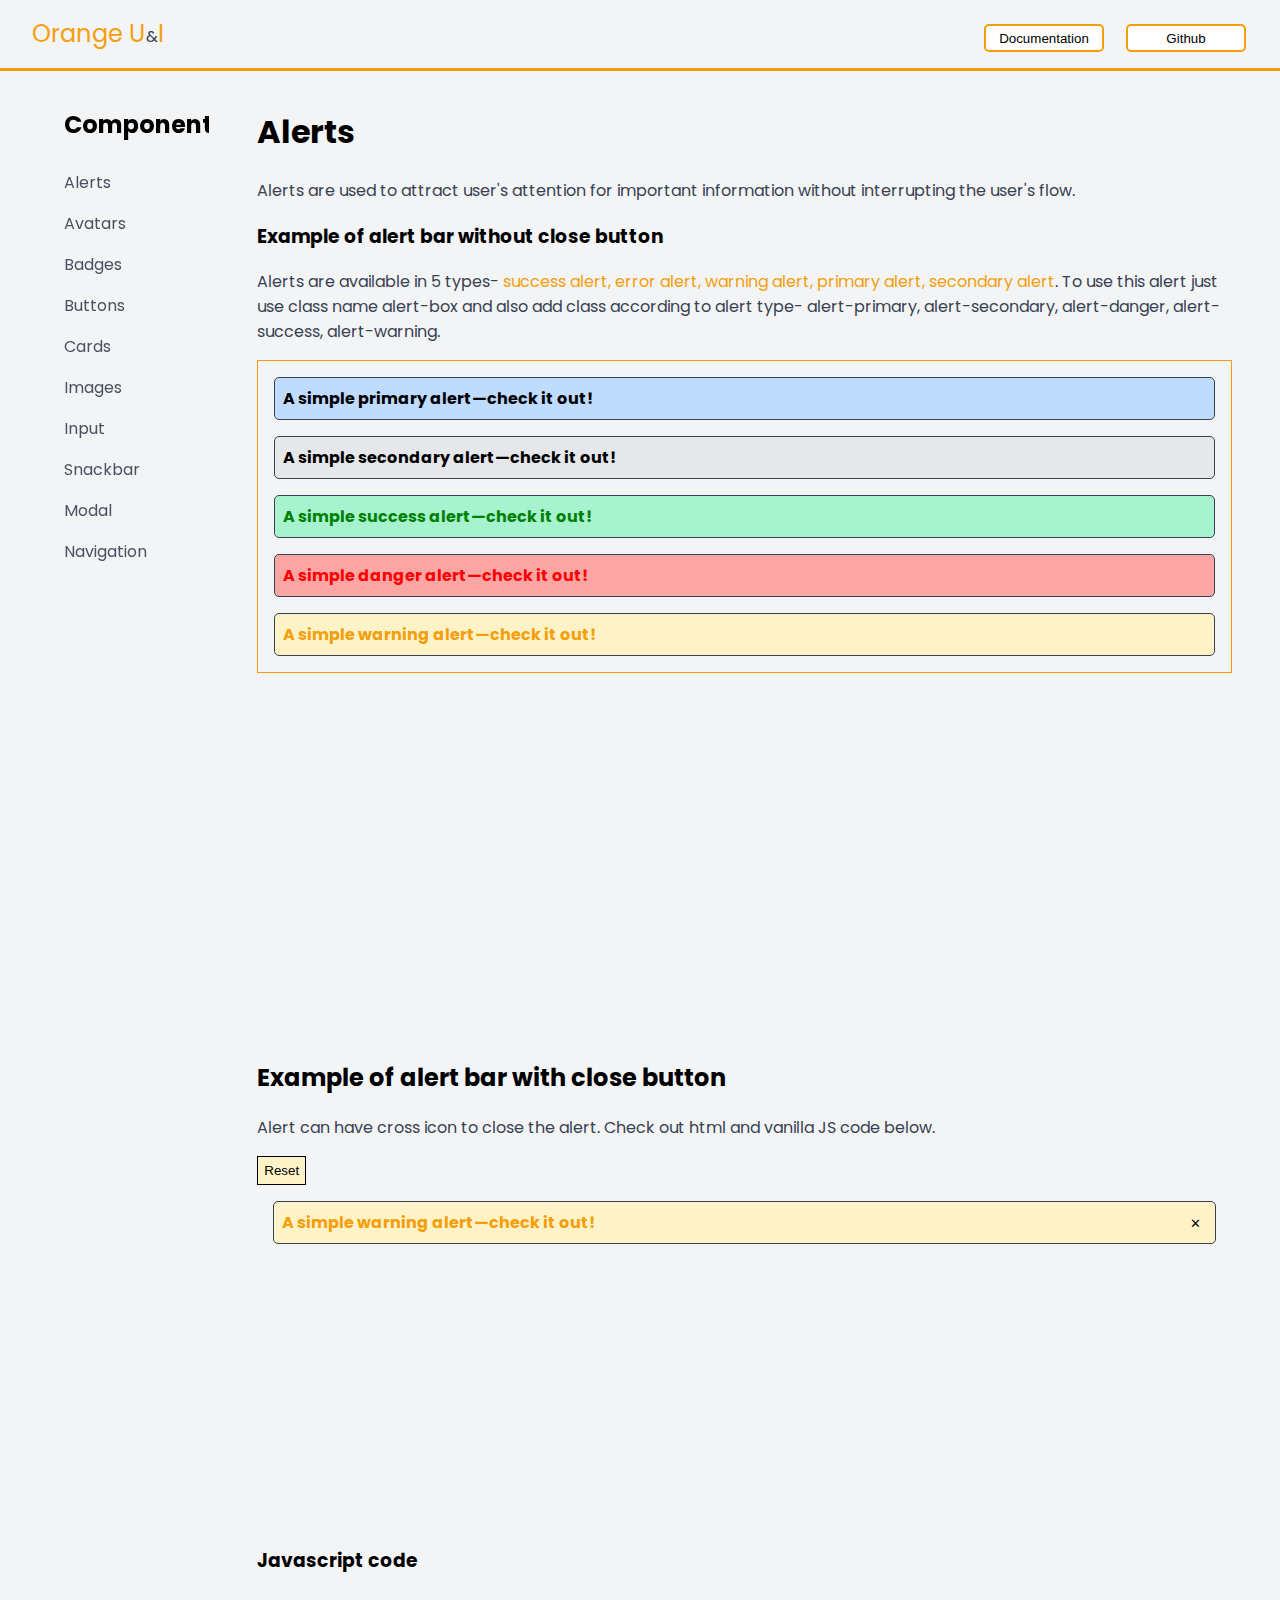
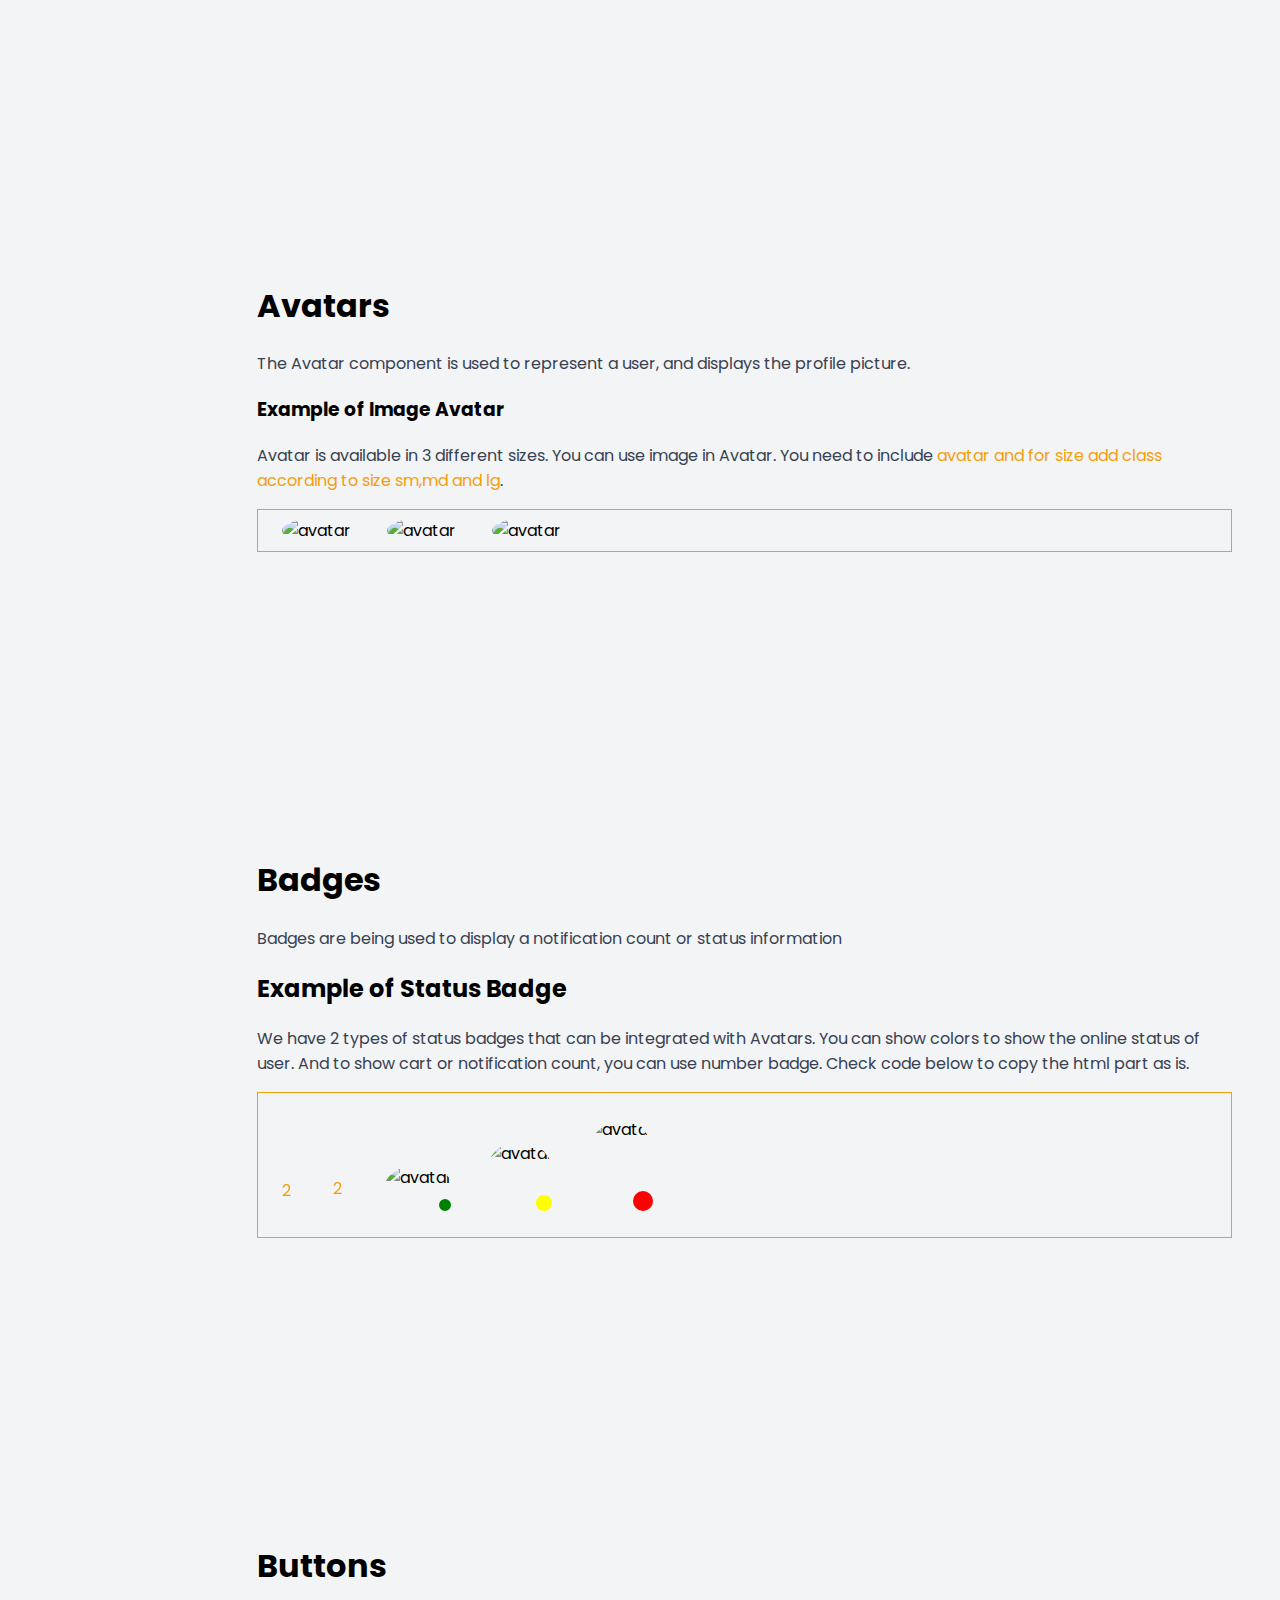
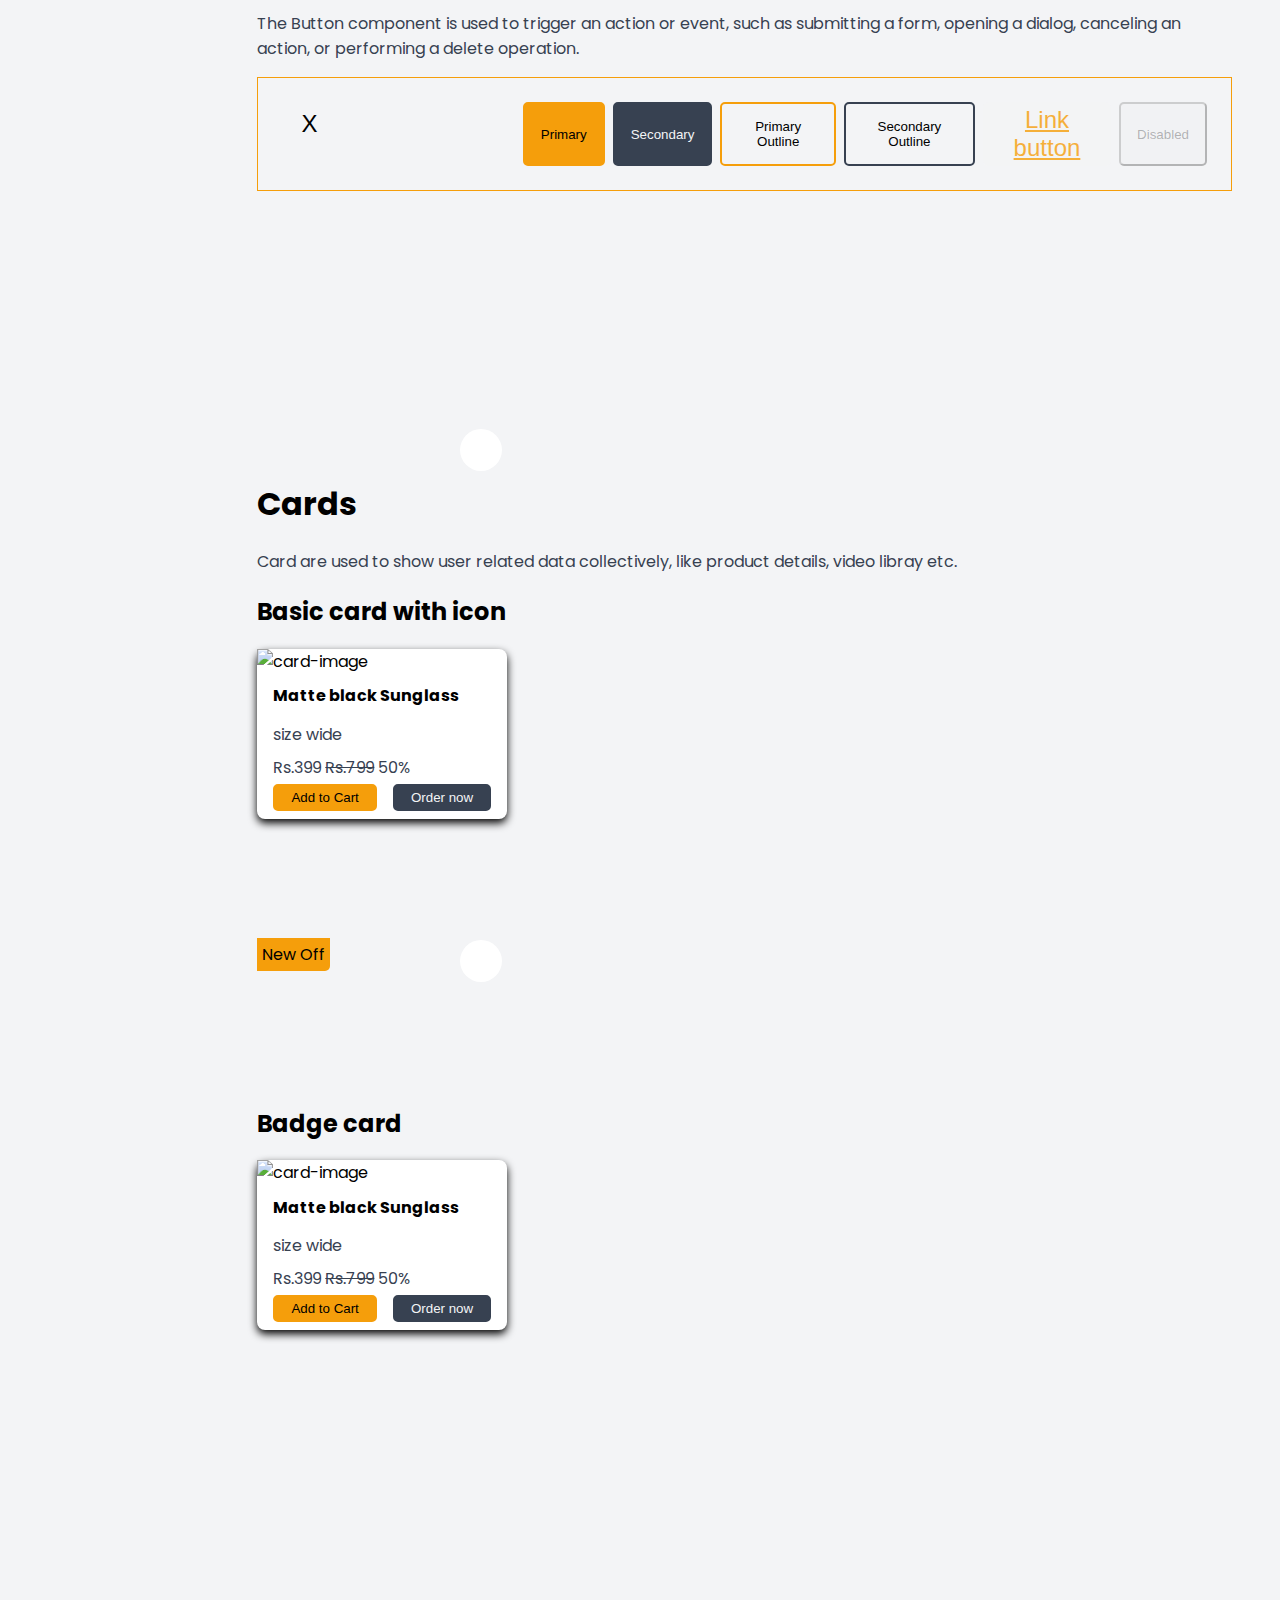
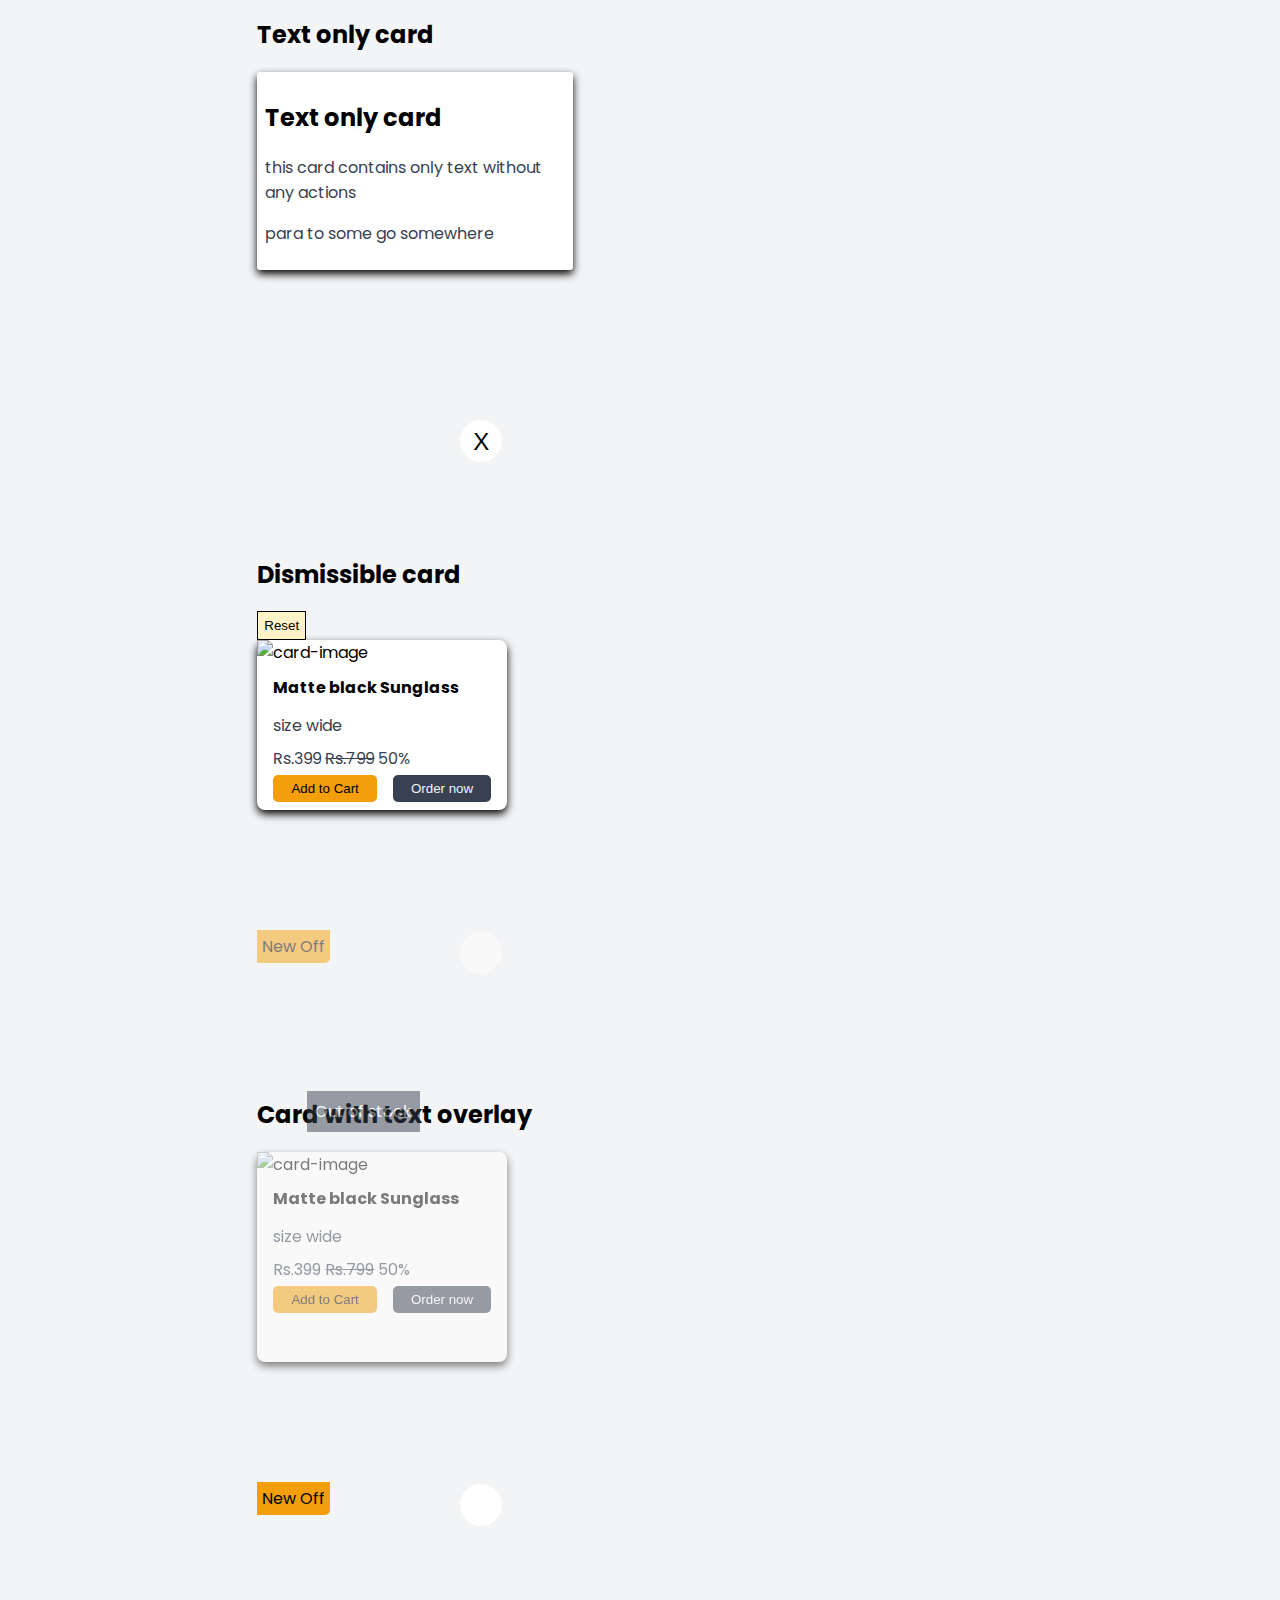
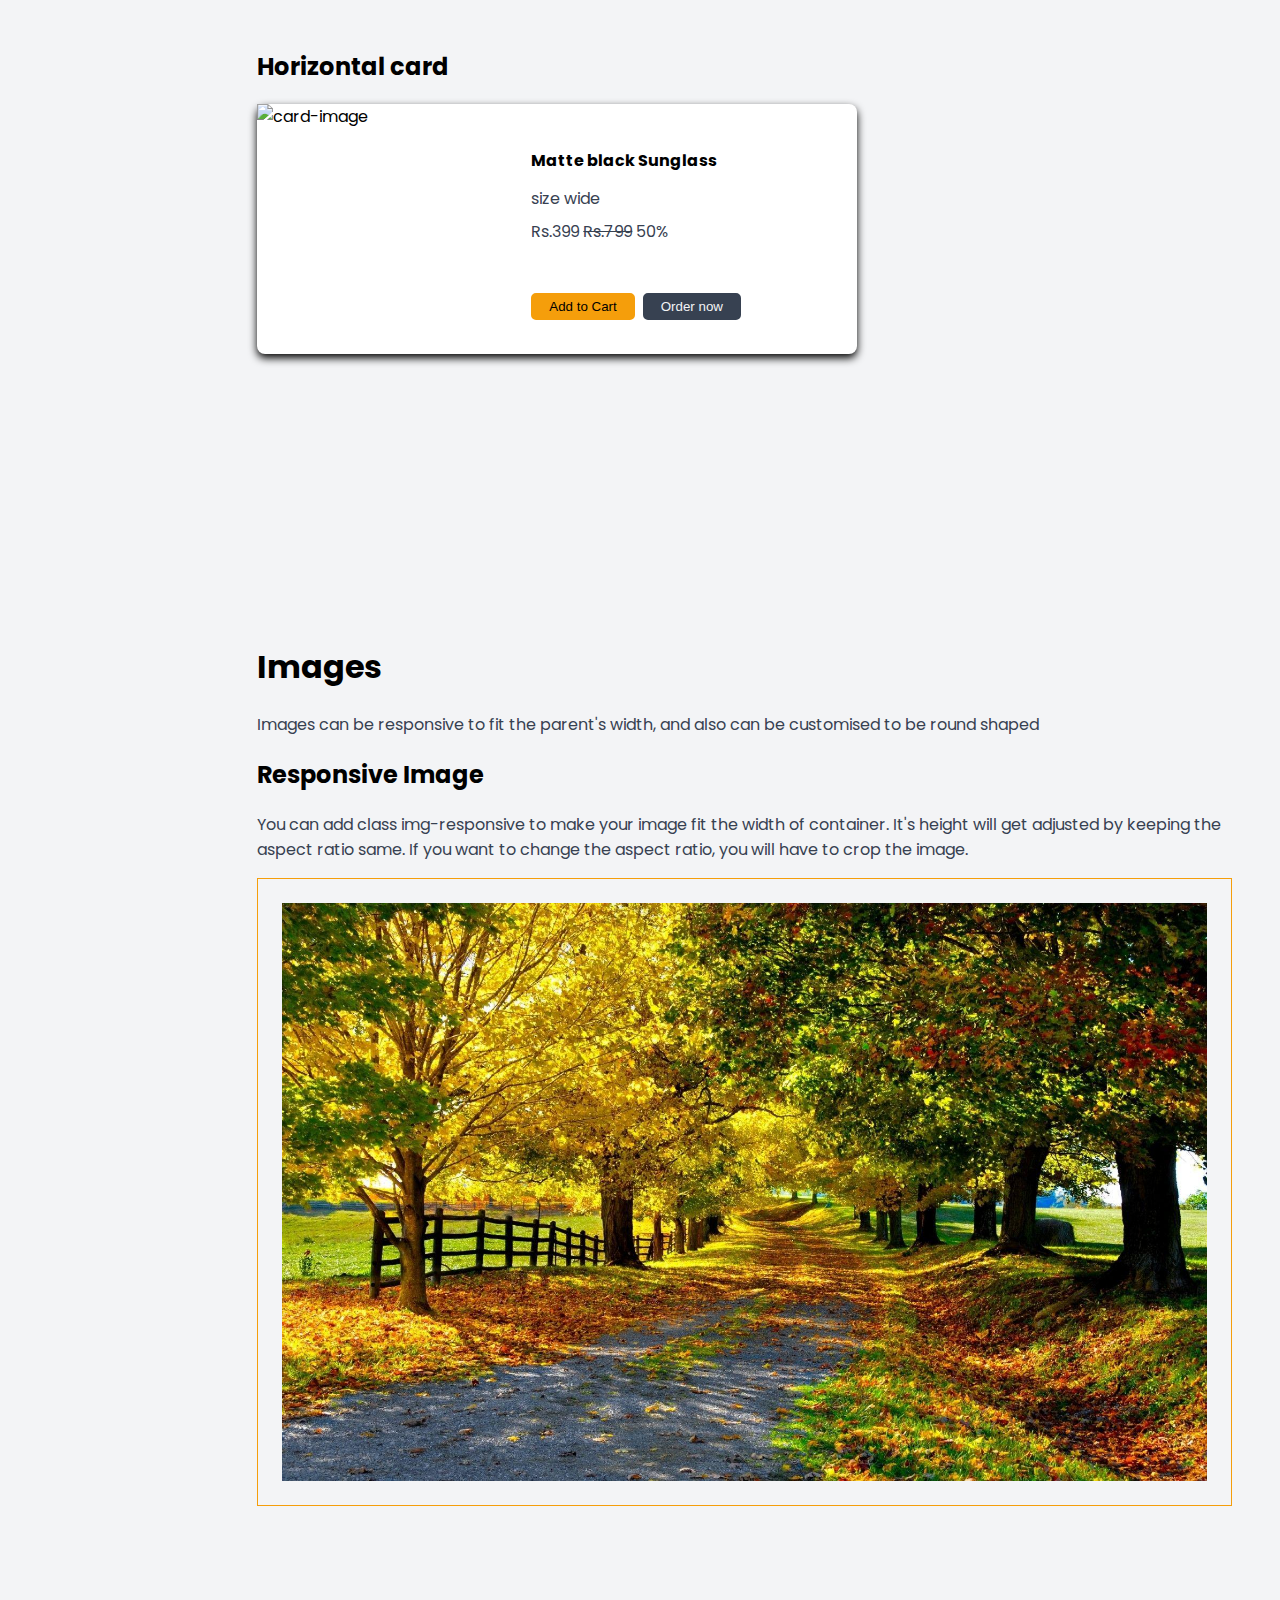
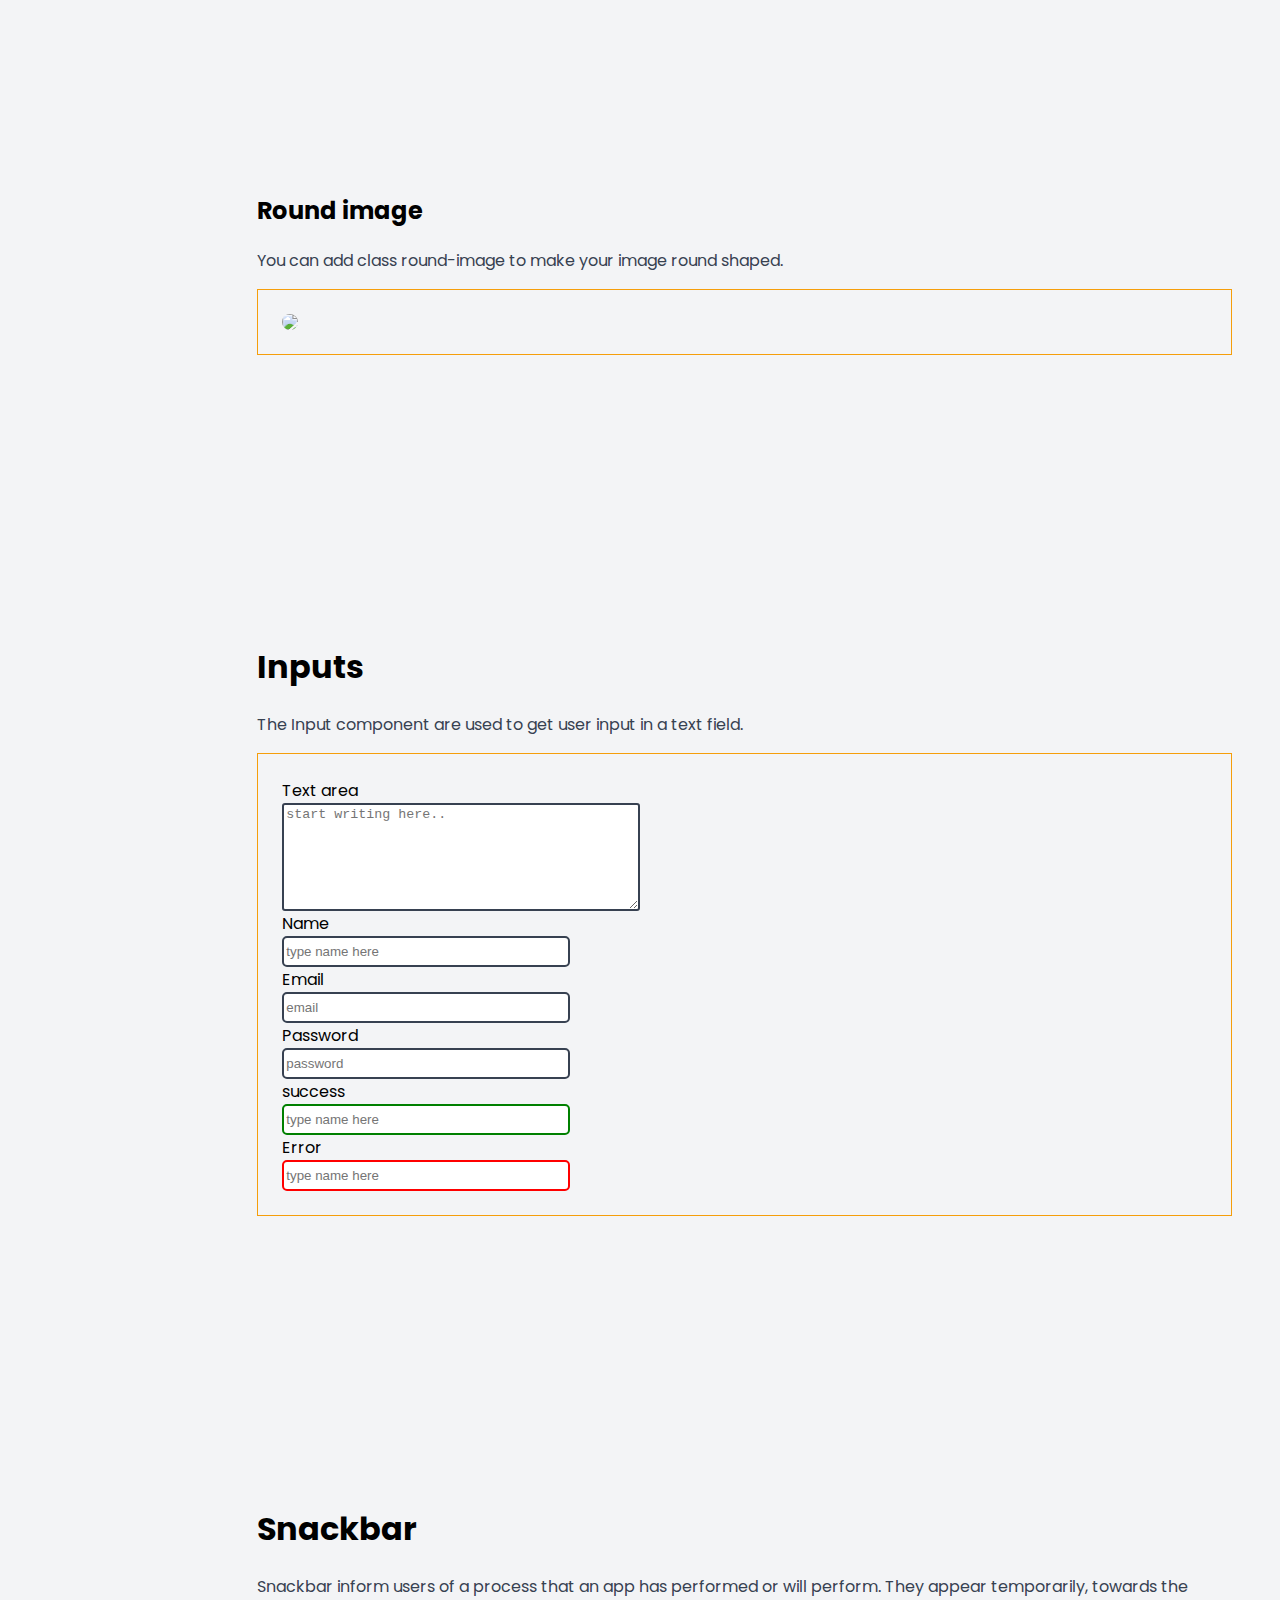
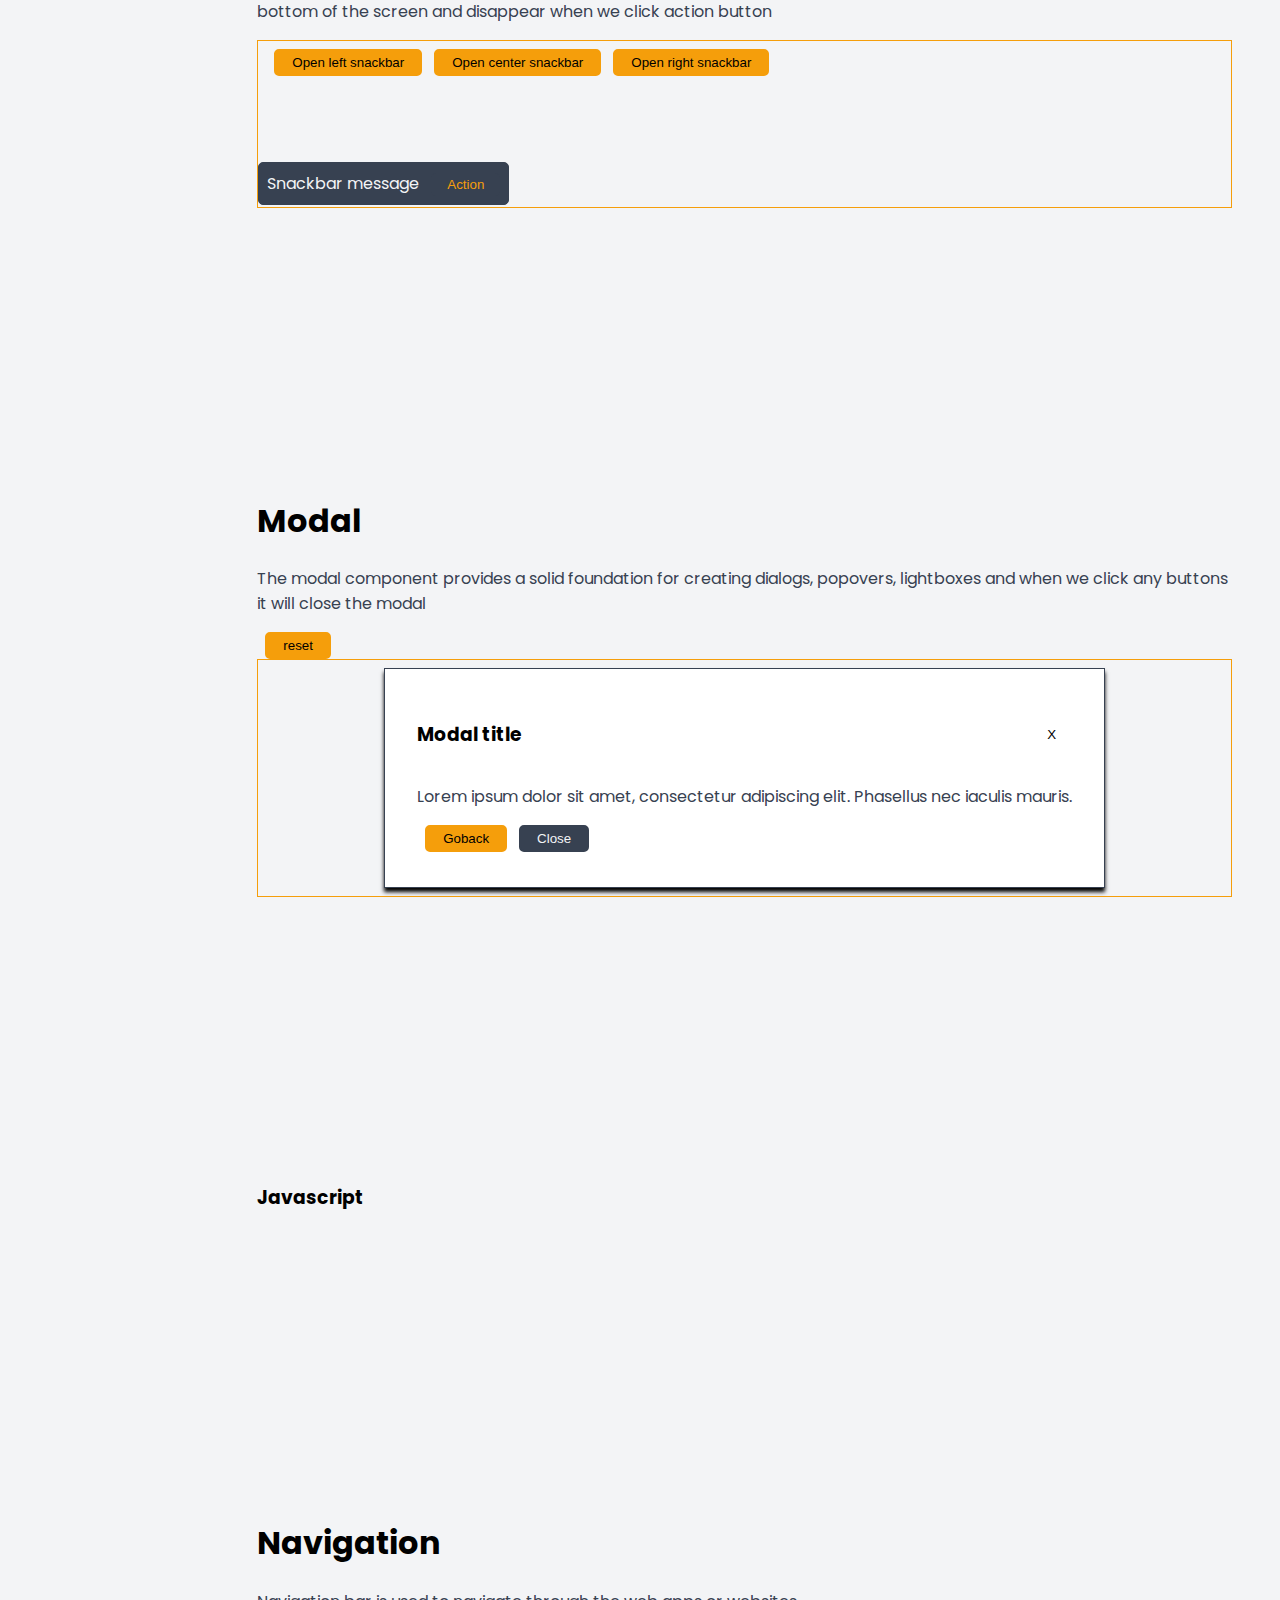
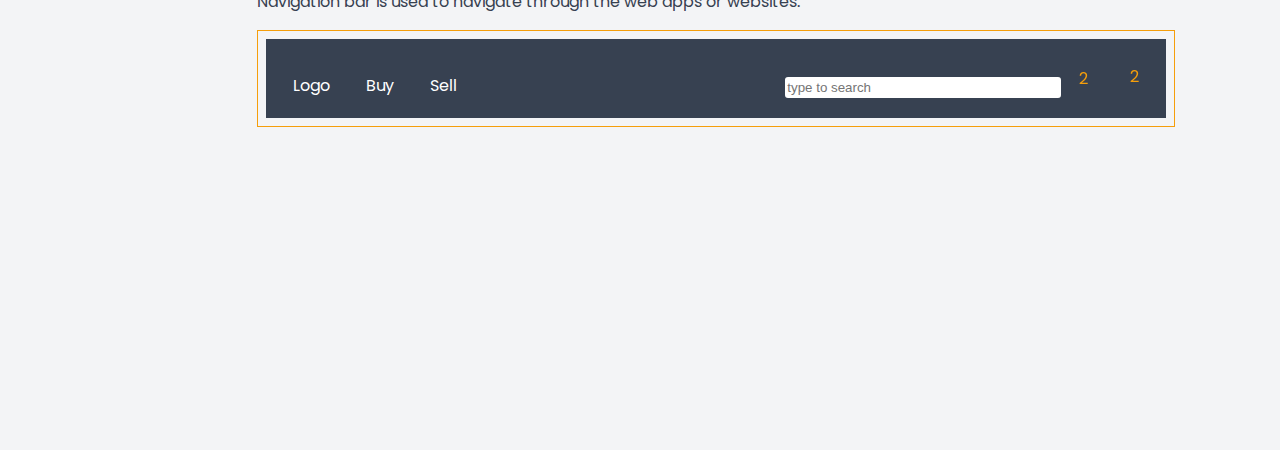
==== docs.html @ 76c89fdf "styles - added styles" ====
<!DOCTYPE html>
<html lang="en">
<head>
    <meta charset="UTF-8">
    <meta http-equiv="X-UA-Compatible" content="IE=edge">
    <meta name="viewport" content="width=device-width, initial-scale=1.0">
    <link rel="preconnect" href="https://fonts.googleapis.com">
    <link rel="preconnect" href="https://fonts.gstatic.com" crossorigin>
    <link href="https://fonts.googleapis.com/css2?family=Poppins&display=swap" rel="stylesheet">
    <script src="https://kit.fontawesome.com/d3defd3e70.js" crossorigin="anonymous"></script>
    <link rel="stylesheet" href="/orange-ui.css">
    <title>Orange U&I | Document</title>
</head>
<body>
    <nav class="nav-bar">
        <div class="logo-text">
            <a class="logo-text"href="index.html">Orange U<span class="separation">&</span>I</a>
        </div>
        <div class="documentation-link">
            <button class="nav-button docs">Documentation</button>
            <a href="https://github.com/balakumar3018" target="_blank"><button class="nav-button github">Github</button></a>
        </div>
    </nav>
    <section class="main-container">
         <!-- </aside> -->
        <div class="aside-bar">
                <h2 class="aside-heading">Components</h2>
                <ul>
                    <li class="list-item"><a href="#alert-content">Alerts</a></li>
                    <li class="list-item"><a href="#avatar-content"> Avatars</a></li>
                    <li class="list-item"><a href="#badge-content">Badges</a></li>
                    <li class="list-item"><a href="#button-content">Buttons</a></li>
                    <li class="list-item"><a href="#cards-content">Cards</a></li>
                    <li class="list-item"><a href="#image-content">Images</a></li>
                    <li class="list-item"><a href="#input-content">Input</a></li>
                    <li class="list-item"><a href="#snackbar-content">Snackbar</a></li>
                    <li class="list-item"><a href="#modal-content">Modal</a></li>
                    <li class="list-item"><a href="#navigation-content">Navigation</a></li>
                </ul>
        </div>
        <!-- section content -->
        <div class="section-content">
            <!-- alert code -->
            <div id="alert-content">
                <h1>Alerts</h1>
                <p>Alerts are used to attract user's attention for important information without interrupting the user's flow.</p>
                <h3>Example of alert bar without close button</h3>
                <p>Alerts are available in 5 types- <span class="highlight-text-color"> success alert, error alert, warning alert, primary alert, secondary alert</span>.
                    To use this alert just use class name alert-box and also add class according to alert type- alert-primary, alert-secondary, alert-danger, alert-success, alert-warning.
                </p>
                <div class="alert-output">
                    <div class="alert-box primary-alert">A simple primary alert—check it out!</div>
                    <div class="alert-box secondary-alert">A simple secondary alert—check it out!</div>
                    <div class="alert-box success-alert">
                        <span><i class="fas fa-check-circle"></i></span>
                        A simple success alert—check it out!
                    </div>
                    <div class="alert-box danger-alert">
                        <span><i class="fas fa-exclamation-triangle"></i></span> 
                        A simple danger alert—check it out!
                    </div>
                    <div class="alert-box warning-alert">
                        <span><i class="fas fa-exclamation-triangle"></i></span>
                        A simple warning alert—check it out!
                    </div>
                </div> 
                <div class="alert-iframe">
                    <iframe class="alert-iframe-responsive"
                        src="https://carbon.now.sh/embed/HtyGDFHi5SM7YtJQ0ZCY"
                        style="width: 900px; height: 344px; border:0; transform: scale(1); overflow:hidden;"
                        sandbox="allow-scripts allow-same-origin">
                    </iframe>  
                </div>
                <h2>Example of alert bar with close button</h2>
                <p>Alert can have cross icon to close the alert. Check out html and vanilla JS code below.</p>
                <button class="reset-button">Reset</button>
                <div class="alert-box warning-alert close-alert">
                    <span><i class="fas fa-exclamation-triangle"></i> </span>
                    A simple warning alert—check it out! <button class="close-button">&#10005</button>
                </div>
                <div class="alert-iframe">
                    <iframe
                    src="https://carbon.now.sh/embed/wfwtypqsgDmYgRGHcE55"
                    style="width: 900px; height: 244px; border:0; transform: scale(1); overflow:hidden;"
                    sandbox="allow-scripts allow-same-origin">
                    </iframe>
                </div>    
                <h3>Javascript code</h3>
                <div class="alert-iframe">
                    <iframe
                        src="https://carbon.now.sh/embed/QZbtJq3iVLiQTCnMyRwR"
                        style=" width: 900px; height: 244px; border:0; transform: scale(1); overflow:hidden;"
                        sandbox="allow-scripts allow-same-origin">
                  </iframe>
                </div>    
            </div>

            <!-- Avatar code -->
            <div id="avatar-content">
                <h1>Avatars</h1>
                <p>The Avatar component is used to represent a user, and displays the profile picture.</p>
                <h3>Example of Image Avatar</h3>
                <p>Avatar is available in 3 different sizes. You can use image in Avatar. You need to include <span class="highlight-text-color">avatar and for size add class according to size sm,md and lg</span>.</p>
                <div class="avatar-output">
                    <span class="avatar"><img class="sm"src="https://i.pravatar.cc/150?img=2" alt="avatar"></span>
                    <span class="avatar"><img class="md" src="https://i.pravatar.cc/150?img=2" alt="avatar"></span>
                    <span class="avatar"><img class="lg" src="https://i.pravatar.cc/150?img=2" alt="avatar"></span>
                </div>
                <div class="avatar-iframe">
                    <iframe
                    src="https://carbon.now.sh/embed/Be4CNaF2u3c3NbPGMrsG"
                    style="width: 900px; height: 244px; border:0; transform: scale(1); overflow:hidden;"
                    sandbox="allow-scripts allow-same-origin">
                    </iframe>
                </div>
            </div>

            <!-- Badge code -->
            <div id="badge-content">
                <h1>Badges</h1>
                <p>Badges are being used to display a notification count or status information</p>
                <h2>Example of Status Badge</h2>
                <p>We have 2 types of status badges that can be integrated with Avatars. You can show colors to show the online status of user. And to show cart or notification count, 
                    you can use number badge. Check code below to copy the html part as is.</p>
                 <div class="badge-output">
                    <span class="avatar heart-icon">
                        <i class="fa-solid fa-heart"></i>
                        <span class="heart-badge">2</span>
                    </span>
                    <span class="avatar cart-icon">
                        <i class="fa-solid fa-cart-shopping fa-lg"></i>
                        <span class="cart-badge ">2</span>
                    </span>
                    <span class="avatar avatar-online">
                        <img class="sm"src="https://i.pravatar.cc/150?img=2" alt="avatar">
                        <span class="status-badge online-badge"></span>
                    </span>
                    <span class="avatar avatar-away">
                        <img class="md" src="https://i.pravatar.cc/150?img=2" alt="avatar">
                        <span class="status-badge away-badge"></span>
                    </span>
                    <span class="avatar avatar-busy">
                        <img class="lg" src="https://i.pravatar.cc/150?img=2" alt="avatar">
                        <span class="status-badge busy-badge"></span>
                    </span>
                 </div>
                 <div class="badge-iframe">
                    <iframe
                        src="https://carbon.now.sh/embed/IuT0e4Y5uxXH6WkS8pM3"
                        style="width: 900px; height: 244px; border:0; transform: scale(1); overflow:hidden;"
                        sandbox="allow-scripts allow-same-origin">
                    </iframe>
                </div>
            </div>
            <!-- Button code -->
            <div id="button-content">
                <h1>Buttons</h1>
                <p>The Button component is used to trigger an action or event, such as submitting a form, opening a dialog, canceling an action, or performing a delete operation.</p>
                <div class="button-output">
                    <button class="btn btn-icon close-btn">X</button>
                    <button class="btn btn-icon"><i class="fa-regular fa-heart"></i></button>
                    <button class="btn btn-icon btn-plus"><i class="fa-solid fa-plus"></i></button>
                    <button class="btn btn-icon btn-minus"><i class="fa-solid fa-minus"></i></button>
                    <button class="btn btn-icon btn-trash-can"><i class="fa-regular fa-trash-can"></i></button>
                    <button class="btn btn-primary">Primary</button>
                    <button class="btn btn-secondary">Secondary</button>
                    <button class="btn btn-primary-outline">Primary Outline</button>
                    <button class="btn btn-secondary-outline">Secondary Outline</button>
                    <a href="#"><button class="btn btn-link">Link button</button></a>
                    <button class="btn btn-disabled" disabled>Disabled</button>
                </div>
                <div class="button-iframe">
                    <iframe
                        src="https://carbon.now.sh/embed/ntTTnN1QQHAuGAuM4fBa"
                        style="width: 900px; height: 244px; border:0; transform: scale(1); overflow:hidden;"
                        sandbox="allow-scripts allow-same-origin">
                    </iframe>
                </div>
            </div>
            <!-- Cards code -->
            <div id="cards-content">
                <h1>Cards</h1>
                <p> Card are used to show user related data collectively, like product details, video libray etc.</p>
                <h2>Basic card with icon</h2>
                <div class="basic-card">
                    <div class="card-image-button">
                        <img class="card-image" src="https://i.pravatar.cc/150?img=11" alt="card-image" width="250">
                        <button class="btn btn-icon btn-heart"><i class="fa-regular fa-heart"></i></button>
                    </div>
                    <div class="card-text-container">
                        <div class="card-description" >
                            <h4>Matte black Sunglass</h4>
                            <p>size wide </p>
                            <p>Rs.399 <span class="text-strike">Rs.799</span> <span>50%</span></p>
                        </div>
                        <div class="card-buttons">
                            <button class="btn btn-primary">Add to Cart</button>
                            <button class="btn btn-secondary">Order now</button>
                        </div>
                    </div>
                </div>
                <div class="basic-card-iframe">
                    <iframe
                    src="https://carbon.now.sh/embed/WFofxPwoCVLPmSnoRRUn"
                    style="width: 900px; height: 244px; border:0; transform: scale(1); overflow:hidden;"
                    sandbox="allow-scripts allow-same-origin">
                    </iframe>
                </div>
                <h2>Badge card</h2>
                <div class="badge-card basic-card">
                    <div class="card-image-button">
                        <img class="card-image" src="https://i.pravatar.cc/150?img=11" alt="card-image" width="250">
                        <button class="btn btn-icon btn-heart"><i class="fa-regular fa-heart"></i></button>
                        <span class="badge text-badge">New Off</span>
                    </div>
                    <div class="card-text-container">
                        <div class="card-description" >
                            <h4>Matte black Sunglass</h4>
                            <p>size wide </p>
                            <p>Rs.399 <span class="text-strike">Rs.799</span> <span>50%</span></p> 
                        </div>
                        <div class="card-buttons">
                            <button class="btn btn-primary">Add to Cart</button>
                            <button class="btn btn-secondary">Order now</button>
                        </div>
                    </div>
                </div>
                <div class="badge-card-iframe">
                    <iframe
                    src="https://carbon.now.sh/embed/CKZiK3dmiKTzHRJWPZlx"
                    style="width: 900px; height: 244px; border:0; transform: scale(1); overflow:hidden;"
                    sandbox="allow-scripts allow-same-origin">
                    </iframe>
                </div>
                <h2>Text only card</h2>
                <div class="basic-card text-only-card">
                    <h2>Text only card</h2>
                    <p>this card contains only text without any actions</p>
                    <p>para to some go somewhere</p>
                </div>
                <div class="text-card-iframe">
                    <iframe
                    src="https://carbon.now.sh/embed/l98OWpDAP1aqoifLc5br"
                    style="width: 900px; height: 244px; border:0; transform: scale(1); overflow:hidden;"
                    sandbox="allow-scripts allow-same-origin">
                    </iframe>
                </div>
                <h2>Dismissible card</h2>
                <button class="reset-button card-button">Reset</button>
                <div class="basic-card dismissible-card">
                    <div class="card-image-button">
                        <img class="card-image" src="https://i.pravatar.cc/150?img=11" alt="card-image" width="250">
                        <button class="btn btn-icon btn-heart closebtn">X</button>
                    </div>
                    <div class="card-text-container">
                        <div class="card-description" >
                            <h4>Matte black Sunglass</h4>
                            <p>size wide </p>
                            <p>Rs.399 <span class="text-strike">Rs.799</span> <span>50%</span></p> 
                        </div>
                        <div class="card-buttons">
                            <button class="btn btn-primary">Add to Cart</button>
                            <button class="btn btn-secondary">Order now</button>
                        </div>
                    </div>
                </div>
                <div class="dismissible-card-iframe">
                    <iframe
                    src="https://carbon.now.sh/embed/hJr4DotKDFlRPqczMYxw"
                    style="width: 900px; height: 244px; border:0; transform: scale(1); overflow:hidden;"
                    sandbox="allow-scripts allow-same-origin">
                    </iframe>
                </div>
                <h2>Card with text overlay</h2>
                <div class="basic-card text-overlay-card">
                    <div class="card-image-button">
                        <img class="card-image" src="https://i.pravatar.cc/150?img=11" alt="card-image" width="250">
                        <button class="btn btn-icon btn-heart"><i class="fa-regular fa-heart"></i></button>
                        <span class="badge text-badge">New Off</span>
                    </div>
                    <div class="card-text-container">
                        <div class="card-description" >
                            <h4>Matte black Sunglass</h4>
                            <p>size wide </p>
                            <p>Rs.399 <span class="text-strike">Rs.799</span> <span>50%</span></p> 
                        </div>
                        <div class="card-buttons">
                            <button class="btn btn-primary">Add to Cart</button>
                            <button class="btn btn-secondary">Order now</button>
                        </div>
                    </div>
                    <div class="text-overlay">
                        <div class="text">Out of stock</div> 
                    </div>
                </div>
                <div class="text-overlay-card-iframe">
                    <iframe
                    src="https://carbon.now.sh/embed/PmgW92VYtkKJACRZIRFI"
                    style="width: 900px; height: 244px; border:0; transform: scale(1); overflow:hidden;"
                    sandbox="allow-scripts allow-same-origin">
                    </iframe>
                </div>
                <h2>Horizontal card</h2>
                <div class="basic-card horizontal-card">
                    <div class="card-image-button">
                        <img class="card-image" src="https://i.pravatar.cc/150?img=11" alt="card-image" width="250">
                        <button class="btn btn-icon btn-heart"><i class="fa-regular fa-heart"></i></button>
                        <span class="badge text-badge">New Off</span>
                    </div>
                    <div class="horizonatalcard-text-container">
                        <div class="card-description" >
                            <h4>Matte black Sunglass</h4>
                            <p>size wide </p>
                            <p>Rs.399 <span class="text-strike">Rs.799</span> <span>50%</span></p> 
                        </div>
                        <div class="card-buttons horizontal-card-buttons">
                            <button class="btn btn-primary">Add to Cart</button>
                            <button class="btn btn-secondary">Order now</button>
                        </div>
                    </div>
                </div>
                <div class="horizontal-card-iframe">
                    <iframe
                    src="https://carbon.now.sh/embed/hDwR1mzCq15RrQ3sWVVX"
                    style="width: 900px; height: 244px; border:0; transform: scale(1); overflow:hidden;"
                    sandbox="allow-scripts allow-same-origin">
                    </iframe>
                </div>
            </div>
            <!-- Image code -->
            <div id="image-content"> 
                <h1>Images</h1>
                <p>Images can be responsive to fit the parent's width, and also can be customised to be round shaped</p>
                <h2>Responsive Image</h2>
                <p>You can add class img-responsive to make your image fit the width of container. It's height will get adjusted by keeping the aspect ratio same. If you want to change the aspect ratio, you will have to crop the image.</p>
                <div class="image-output">
                    <img class="image-responsive" src="/Public/components/image/img.jpeg" >
                </div>
                <div class="responsive-img-iframe">
                    <iframe
                    src="https://carbon.now.sh/embed/DksDvyc2QGbL2DmiRV9C"
                    style="width: 900px; height: 244px; border:0; transform: scale(1); overflow:hidden;"
                    sandbox="allow-scripts allow-same-origin">
                    </iframe>
                </div>
                <h2>Round image</h2>
                <p>You can add class round-image to make your image round shaped.</p>
                <div class="round-image-output">
                    <img class="round-image" src="https://i.pravatar.cc/150?img=2">
                </div>
                <div class="round-img-iframe">
                    <iframe
                    src="https://carbon.now.sh/embed/Uw7lfj45yV5CA188eacd"
                    style="width: 900px; height: 244px; border:0; transform: scale(1); overflow:hidden;"
                    sandbox="allow-scripts allow-same-origin">
                    </iframe>
                </div>
            </div>
            <!-- input code -->
            <div id="input-content">
                <h1>Inputs</h1>
                <p>The Input component are used to get user input in a text field.</p>
                <div class="input-output">
                    <div class="input-fields">
                        <label for="text-area">Text area</label>
                        <textarea name="text-area" id="text-area" cols="30" rows="10" placeholder="start writing here.."></textarea>
                        <label for="name">Name</label>
                        <input type="text" name="name" class="input-area" id="name" placeholder="type name here"> 
                        <label for="email" >Email</label>
                        <input type="email" name="email" class="input-area" id="email" placeholder="email" required>
                        <label for="password" >Password</label>
                        <input type="password" name="password" class="input-area" id="password" placeholder="password" required>
                        <label for="success">success</label>
                        <input type="text" name="success" class="input-area" id="success" placeholder="type name here"> 
                        <label for="error">Error</label>
                        <input type="text" name="error" class="input-area" id="error" placeholder="type name here">
                    </div>
                </div>
                <div class="input-iframe">
                    <iframe
                    src="https://carbon.now.sh/embed/SyJZ3lxd9xf8BBga2m1W"
                    style="width: 900px; height: 244px; border:0; transform: scale(1); overflow:hidden;"
                    sandbox="allow-scripts allow-same-origin">
                    </iframe>
                </div>
            </div>
            <!-- snackbar code -->
            <div id="snackbar-content">
                <h1>Snackbar</h1>
                <p>Snackbar inform users of a process that an app has performed or will perform. They appear temporarily, towards the bottom of the screen and disappear when we click action button</p>
                <div class="snackbar-output">
                    <button class="btn btn-primary snackbar-left-button">Open left snackbar</button>
                    <button class="btn btn-primary snackbar-center-button">Open center snackbar</button>
                    <button class="btn btn-primary snackbar-right-button">Open right snackbar</button>
                    <div class="snackbar ">Snackbar message <button class="btn btn-action">Action</button></div>
                </div>
                <div class="snackbar-iframe">
                    <iframe
                    src="https://carbon.now.sh/embed/YDsv7sQs9sYYgsPlPOoS"
                    style="width: 900px; height: 244px; border:0; transform: scale(1); overflow:hidden;"
                    sandbox="allow-scripts allow-same-origin">
                    </iframe>
                </div>
            </div>
            <!-- modal code -->
            <div id="modal-content">
                <h1>Modal</h1>
                <p>The modal component provides a solid foundation for creating dialogs, popovers, lightboxes and when we click any buttons it will close the modal</p>
                <button class="btn btn-primary reset-modal">reset</button>
                <div class="modal-output">
                    <div class="modal">
                        <div class="modal-title">
                            <h3>Modal title</h3>
                            <button class="btn close-btn modal-closebtn">X</button>
                        </div>
                        <p>Lorem ipsum dolor sit amet, consectetur adipiscing elit. Phasellus nec iaculis mauris.</p>
                        <button class="btn btn-primary modal-goback">Goback</button>
                        <button class="btn btn-secondary modal-close">Close</button>
                    </div>
                </div>
                <div class="modal-iframe">
                    <iframe
                    src="https://carbon.now.sh/embed/7z05Oj75qUKeQWhCz42W"
                    style="width: 900px; height: 244px; border:0; transform: scale(1); overflow:hidden;"
                    sandbox="allow-scripts allow-same-origin">
                    </iframe>
                    <h3>Javascript</h3>
                    <iframe
                    src="https://carbon.now.sh/embed/9PnCre0eAGG80N9Y3IGm"
                    style="width: 900px; height: 244px; border:0; transform: scale(1); overflow:hidden;"
                    sandbox="allow-scripts allow-same-origin">
                    </iframe>
                </div>
            </div>
            <!-- navigation code -->
            <div id="navigation-content">
                <h1>Navigation</h1>
                <p>Navigation bar is used to navigate through the web apps or websites.</p>
                <div class="navigation-output">
                    <div class="navigation-bar">
                         <div class="nav-logo-items">
                             <div class="logo"><a class="text-logo" href="">Logo</a></div>
                             <div><a class="text-logo" href="">Buy</a></div>
                             <div><a class="text-logo" href="">Sell</a></div>
                         </div>
                         <div class="nav-search-search-icons">
                             <span class="search-bar2">
                                <input type="search" class="input-area" id="search-bar" placeholder="type to search">
                             </span>
                             <span class="avatar heart-icon">
                                <i class="fa-solid fa-heart"></i>
                                <span class="heart-badge">2</span>
                             </span>
                             <span class="avatar cart-icon">
                                <i class="fa-solid fa-cart-shopping fa-lg"></i>
                             <span class="cart-badge ">2</span>
                            </span>
                         </div>
                    </div>
                </div>
                <div class="navigation-iframe">
                    <iframe
                    src="https://carbon.now.sh/embed/eJ5RKFHMdixWOa3NOdFQ"
                    style="width: 900px; height: 300px; border:0; transform: scale(1); overflow:hidden;"
                    sandbox="allow-scripts allow-same-origin">
                    </iframe>
                </div>
            </div>
        </div>
    </section>
    <script type="text/javascript" src="/Public/components/alert/script.js">
    </script>
    <script type="text/javascript" src="/Public/components/cards/cards.js"></script>
    <script type="text/javascript" src="/Public/components/snackbar/snackbar.js"></script>
    <script type="text/javascript" src="/Public/components/modal/modal.js"></script>
</body> 
</html>
---- orange-ui.css ----
@import url(/main.css);
@import url(/Public/components/alert/alert.css);
@import url(/Public/components/avatar/avatar.css);
@import url(/Public/components/badge/badge.css);
@import url(/Public/components/buttons/button.css);
@import url(/Public/components/cards/cards.css);
@import url(/Public/components/image/image.css);
@import url(/Public/components/input/input.css);
@import url(/Public/components/modal/modal.css);
@import url(/Public/components/navigation/navigation.css);
@import url(/Public/components/snackbar/snackbar.css);
<script src="https://kit.fontawesome.com/d3defd3e70.js" crossorigin="anonymous"></script>
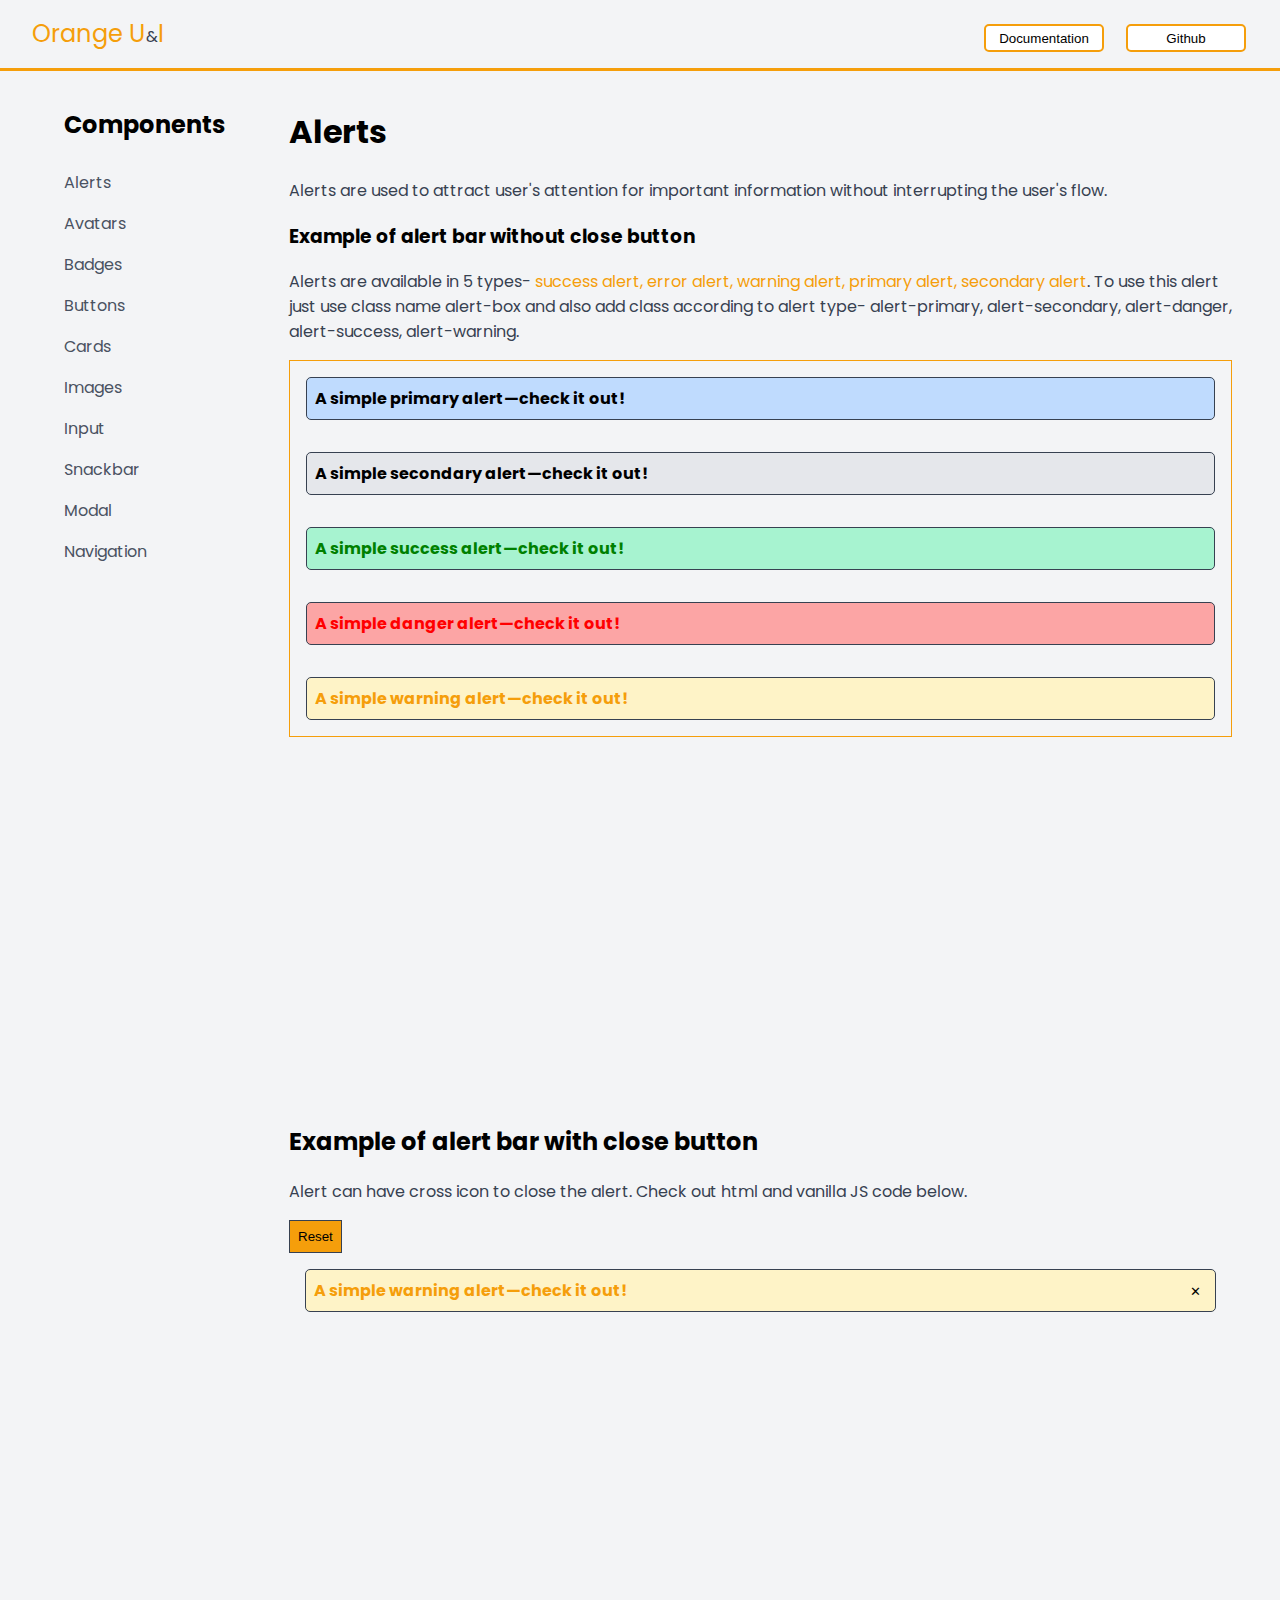
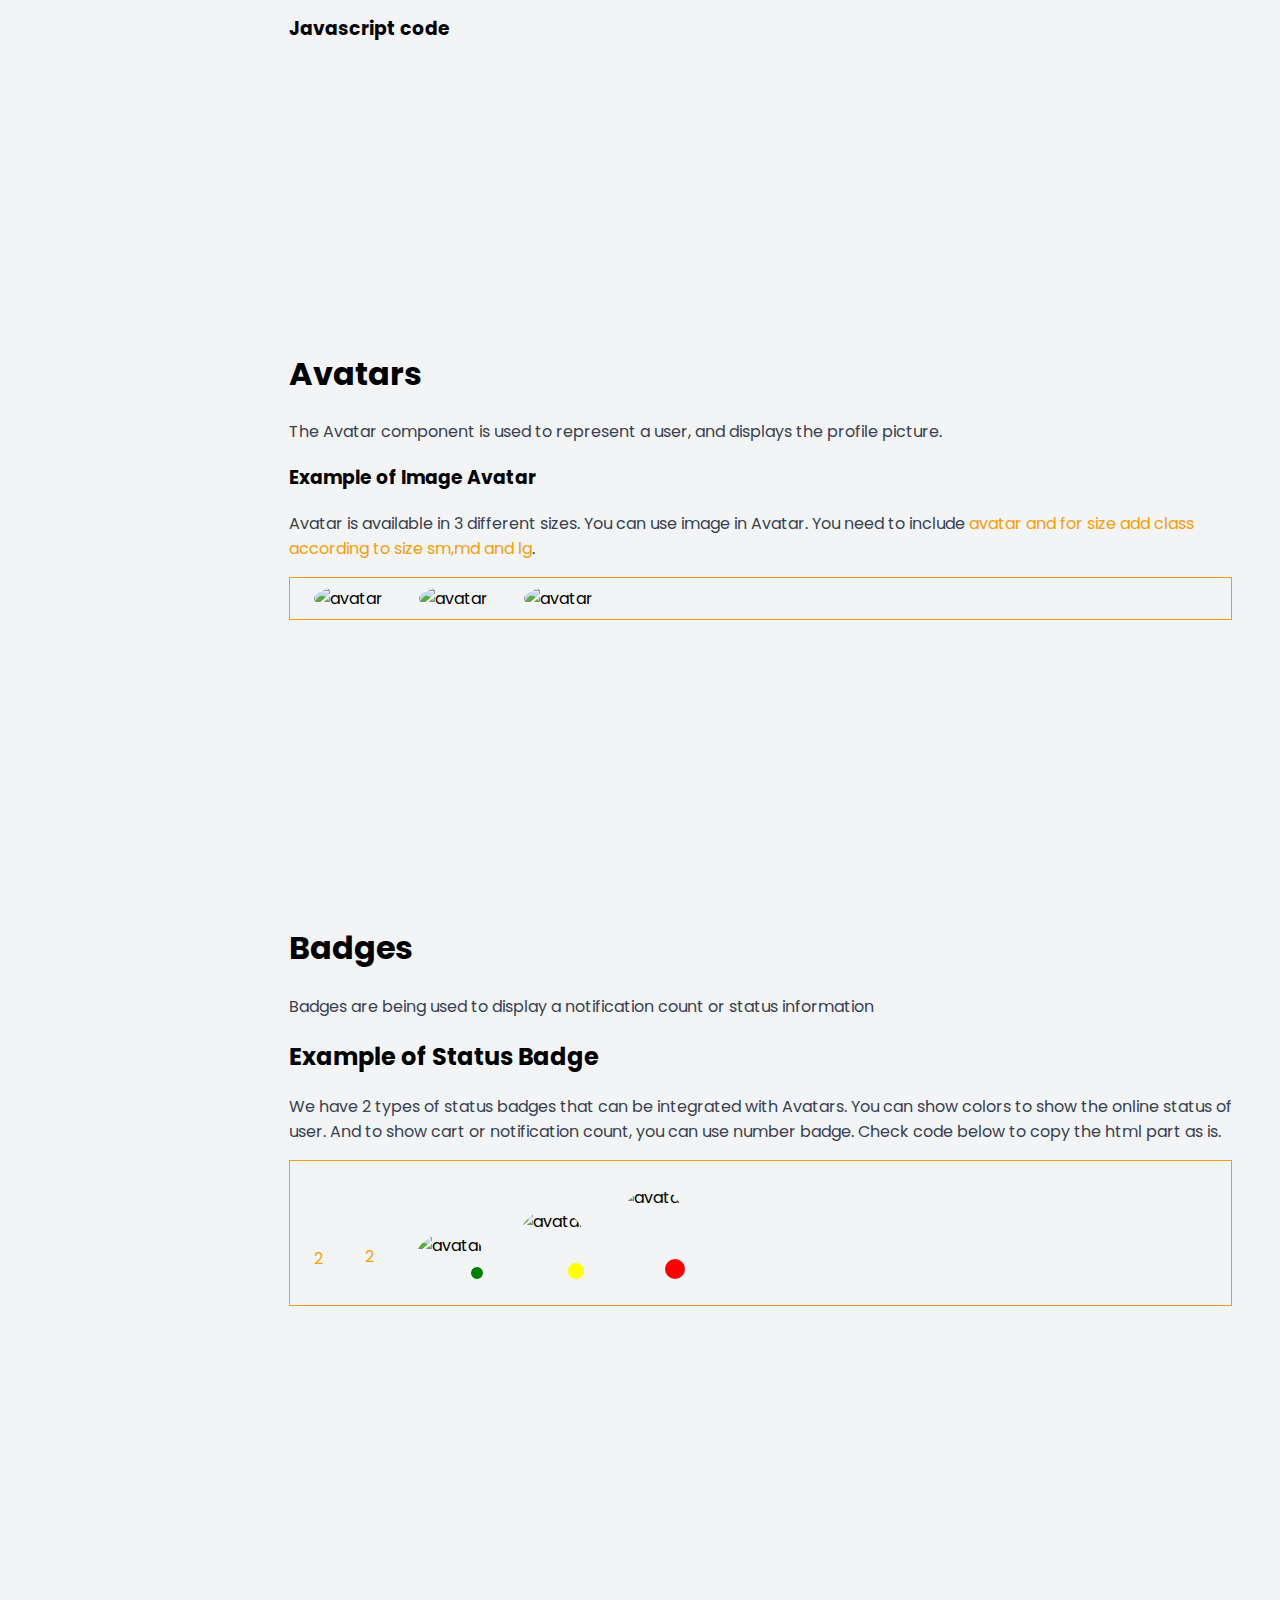
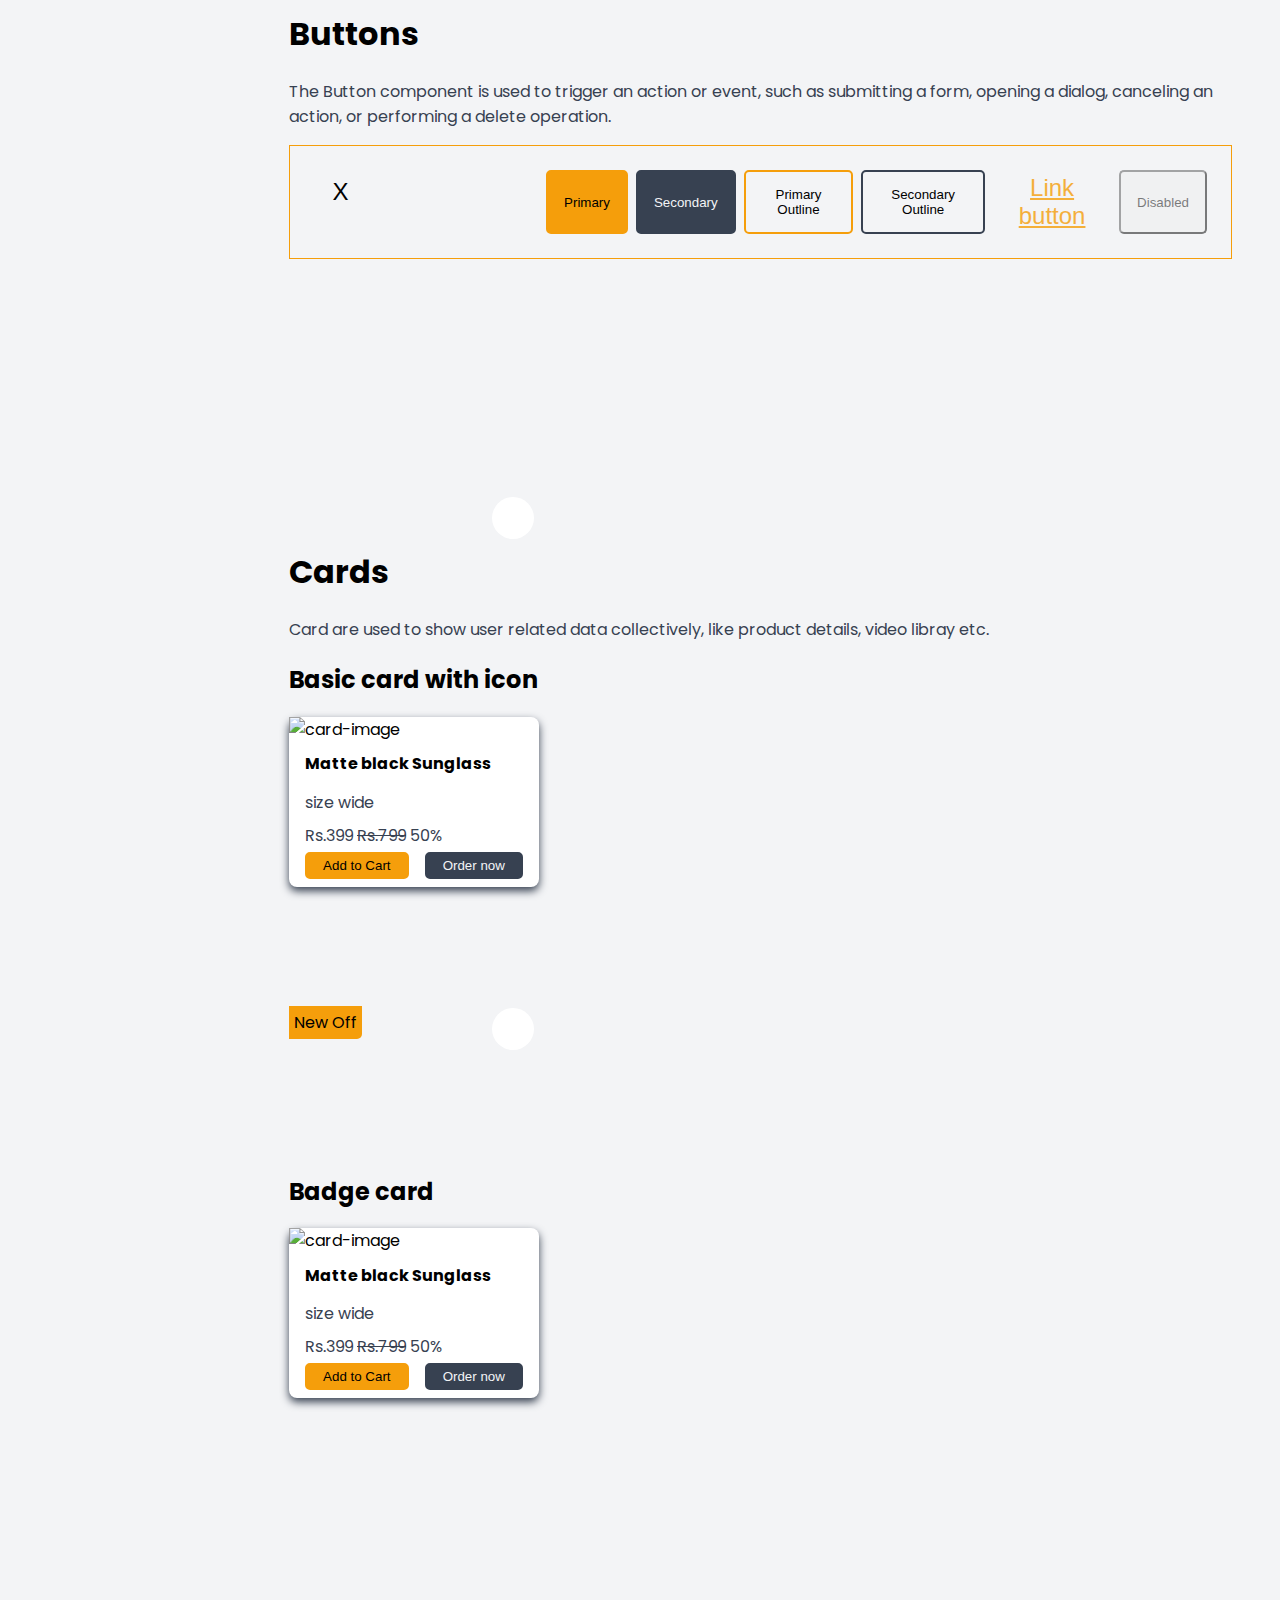
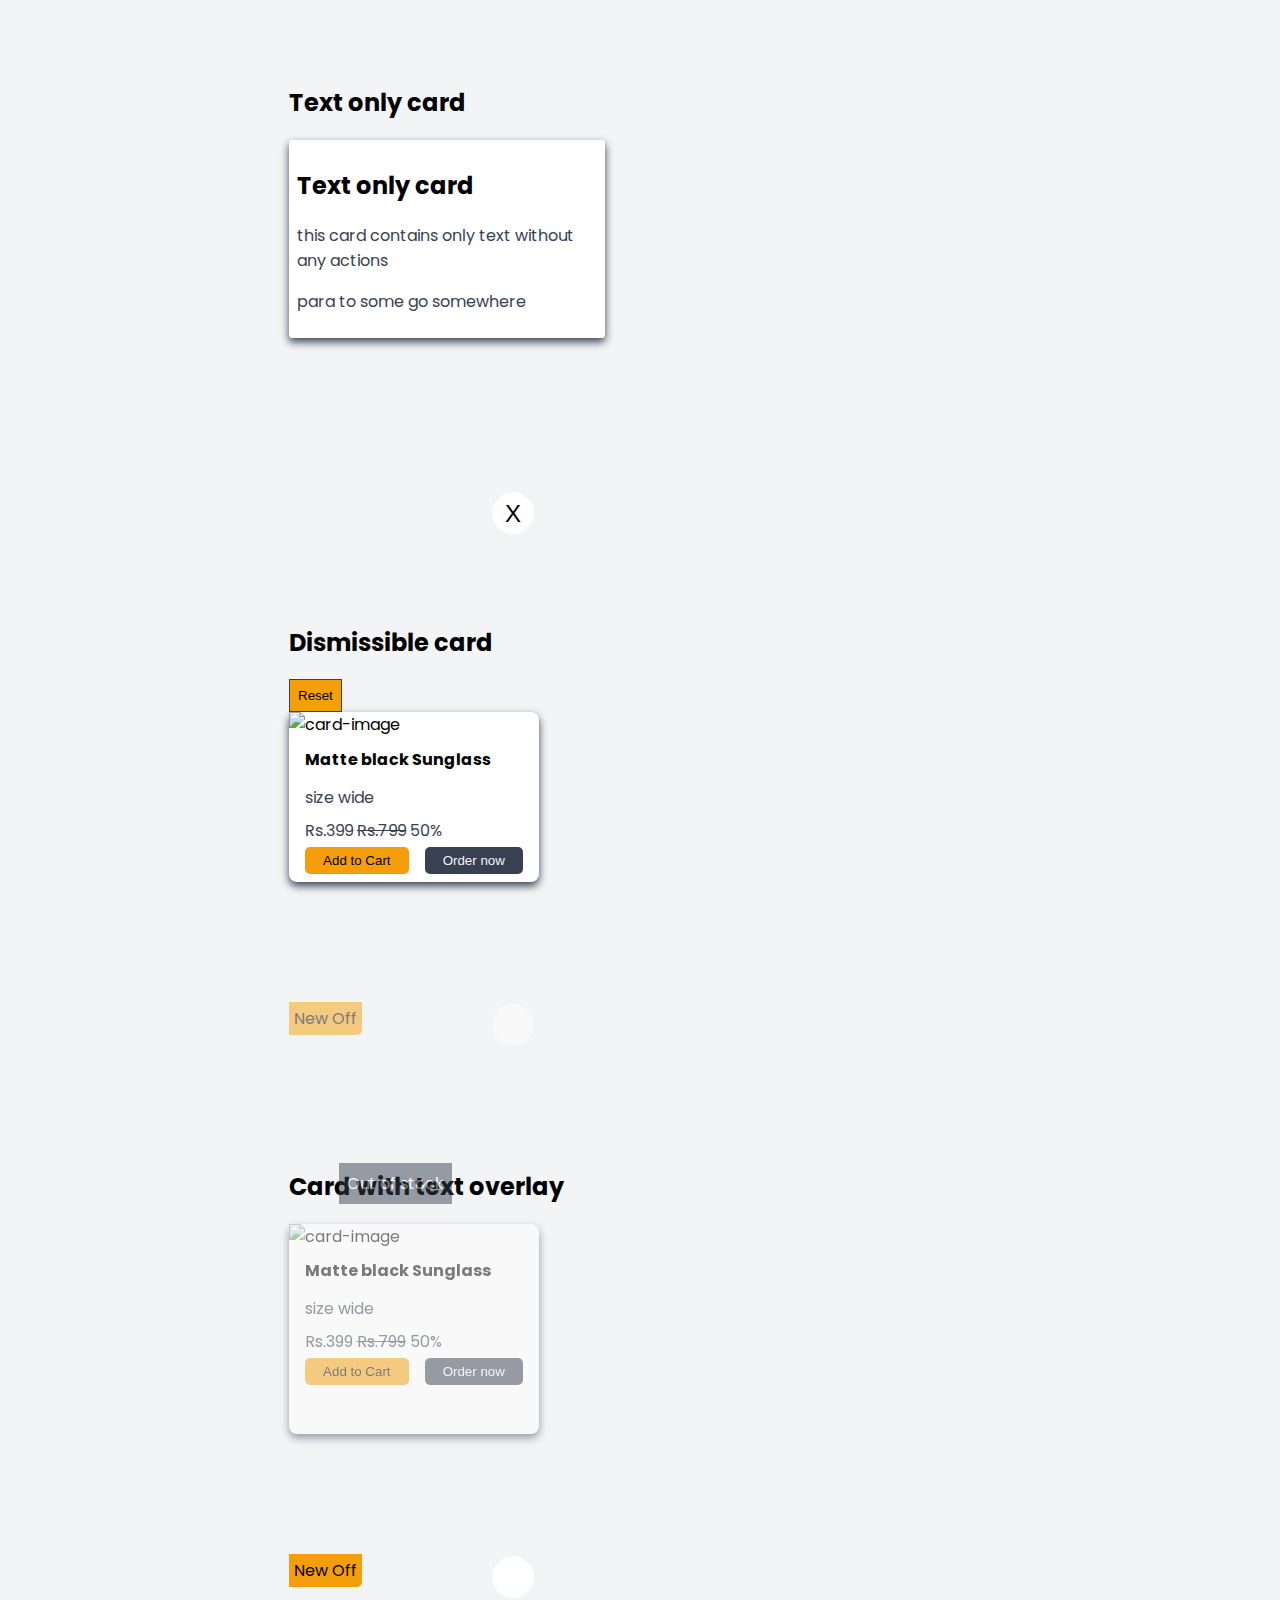
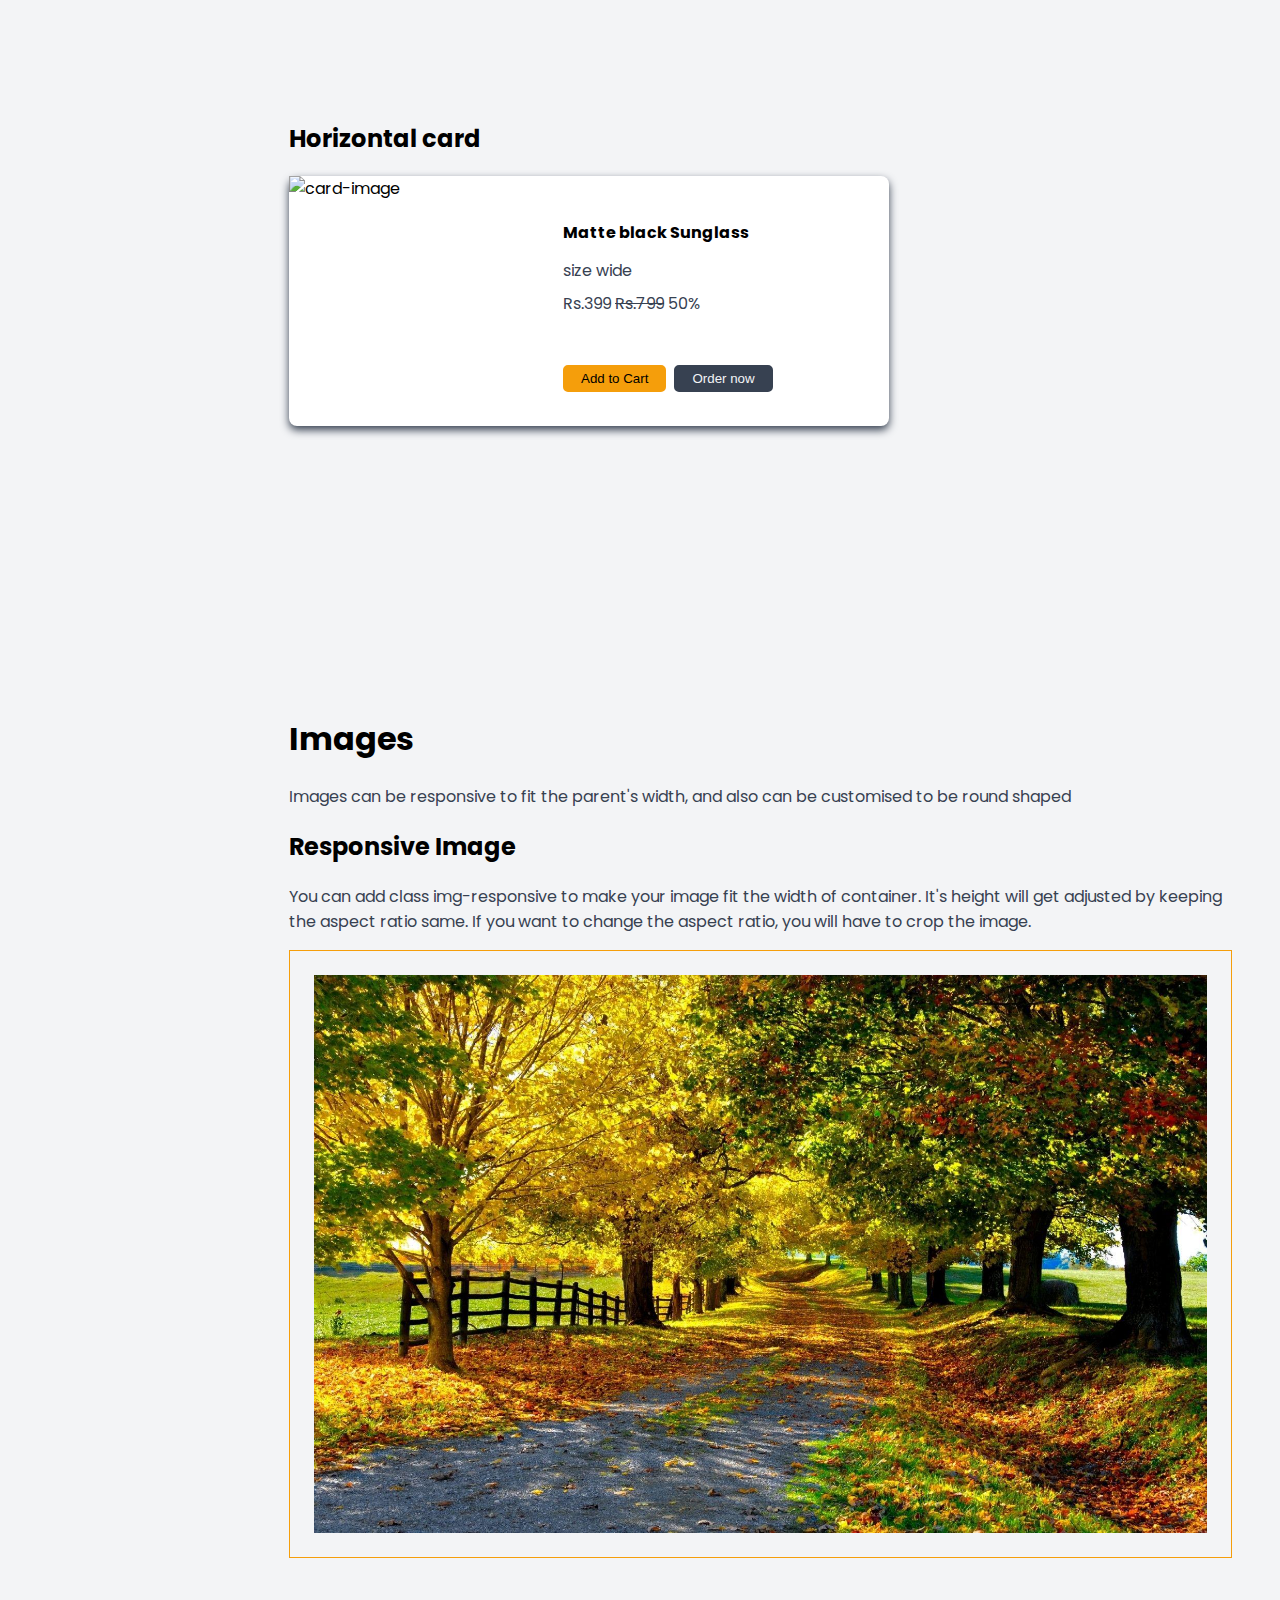
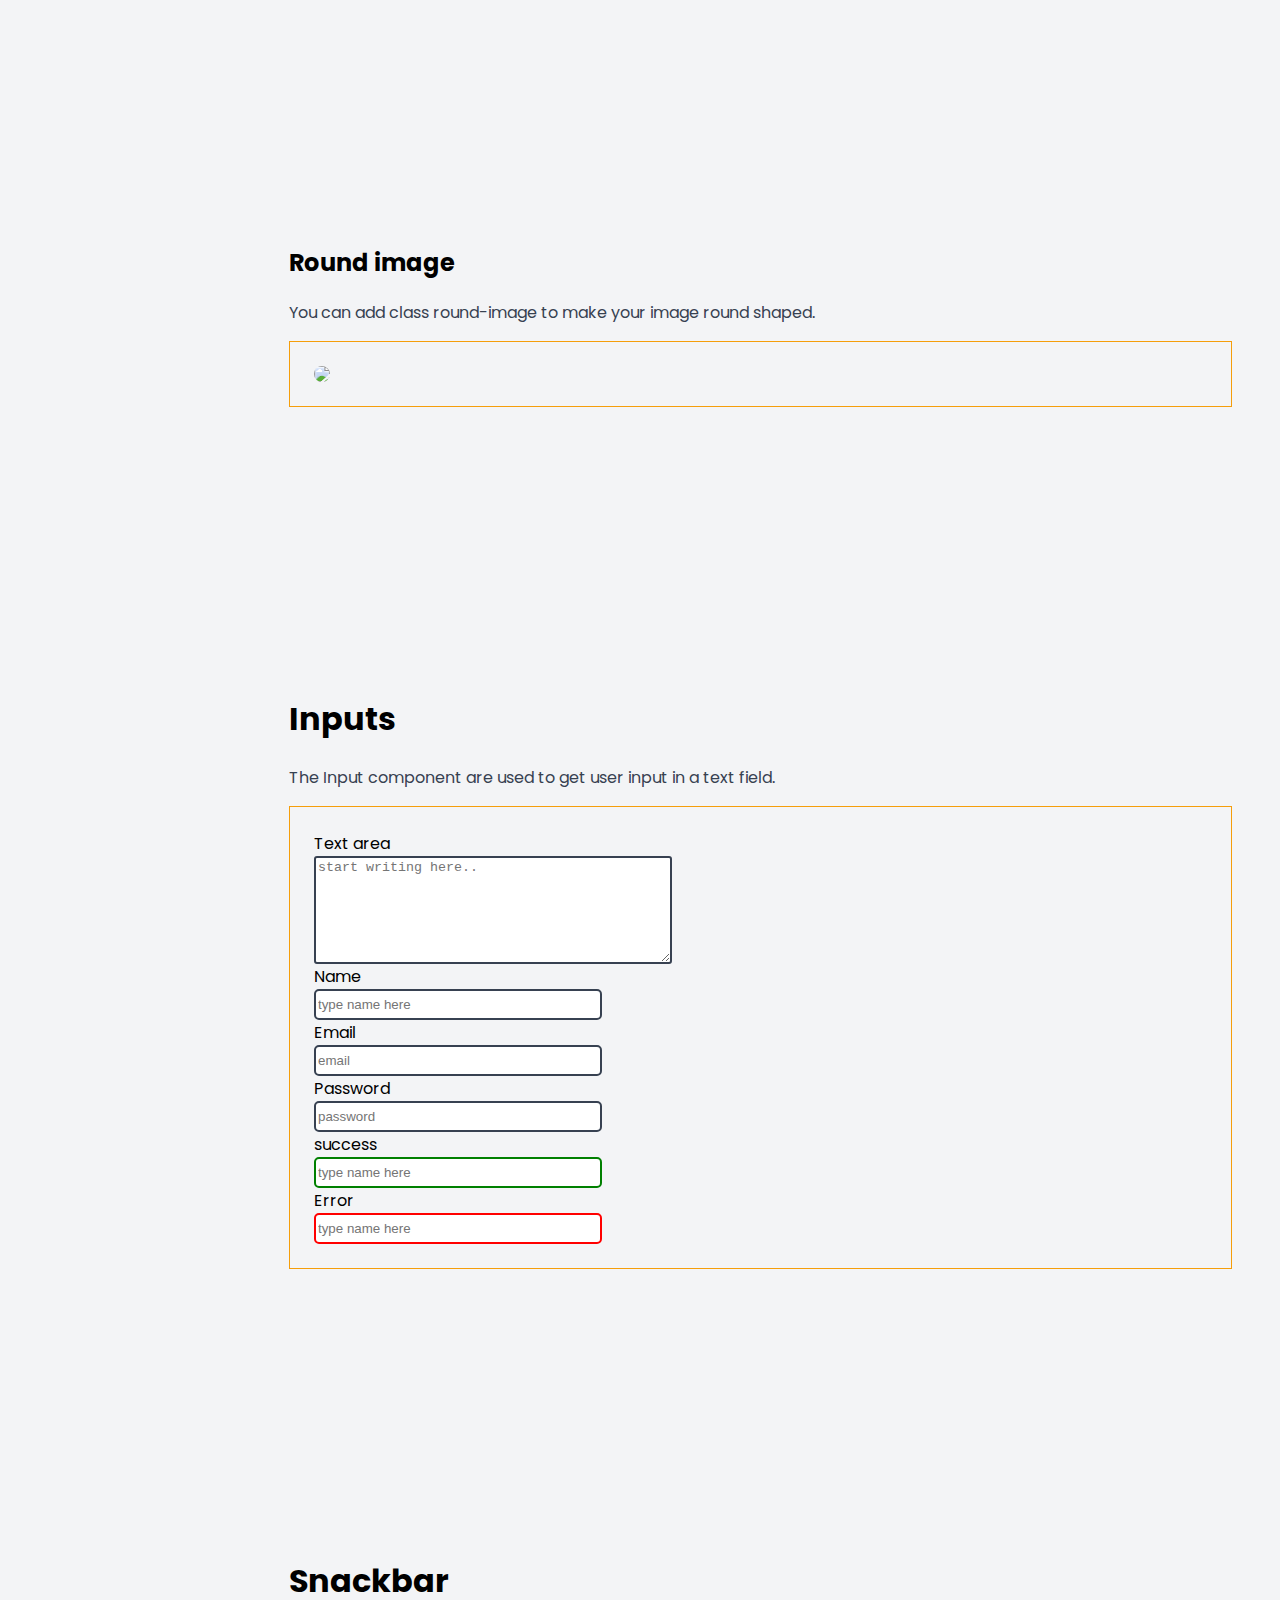
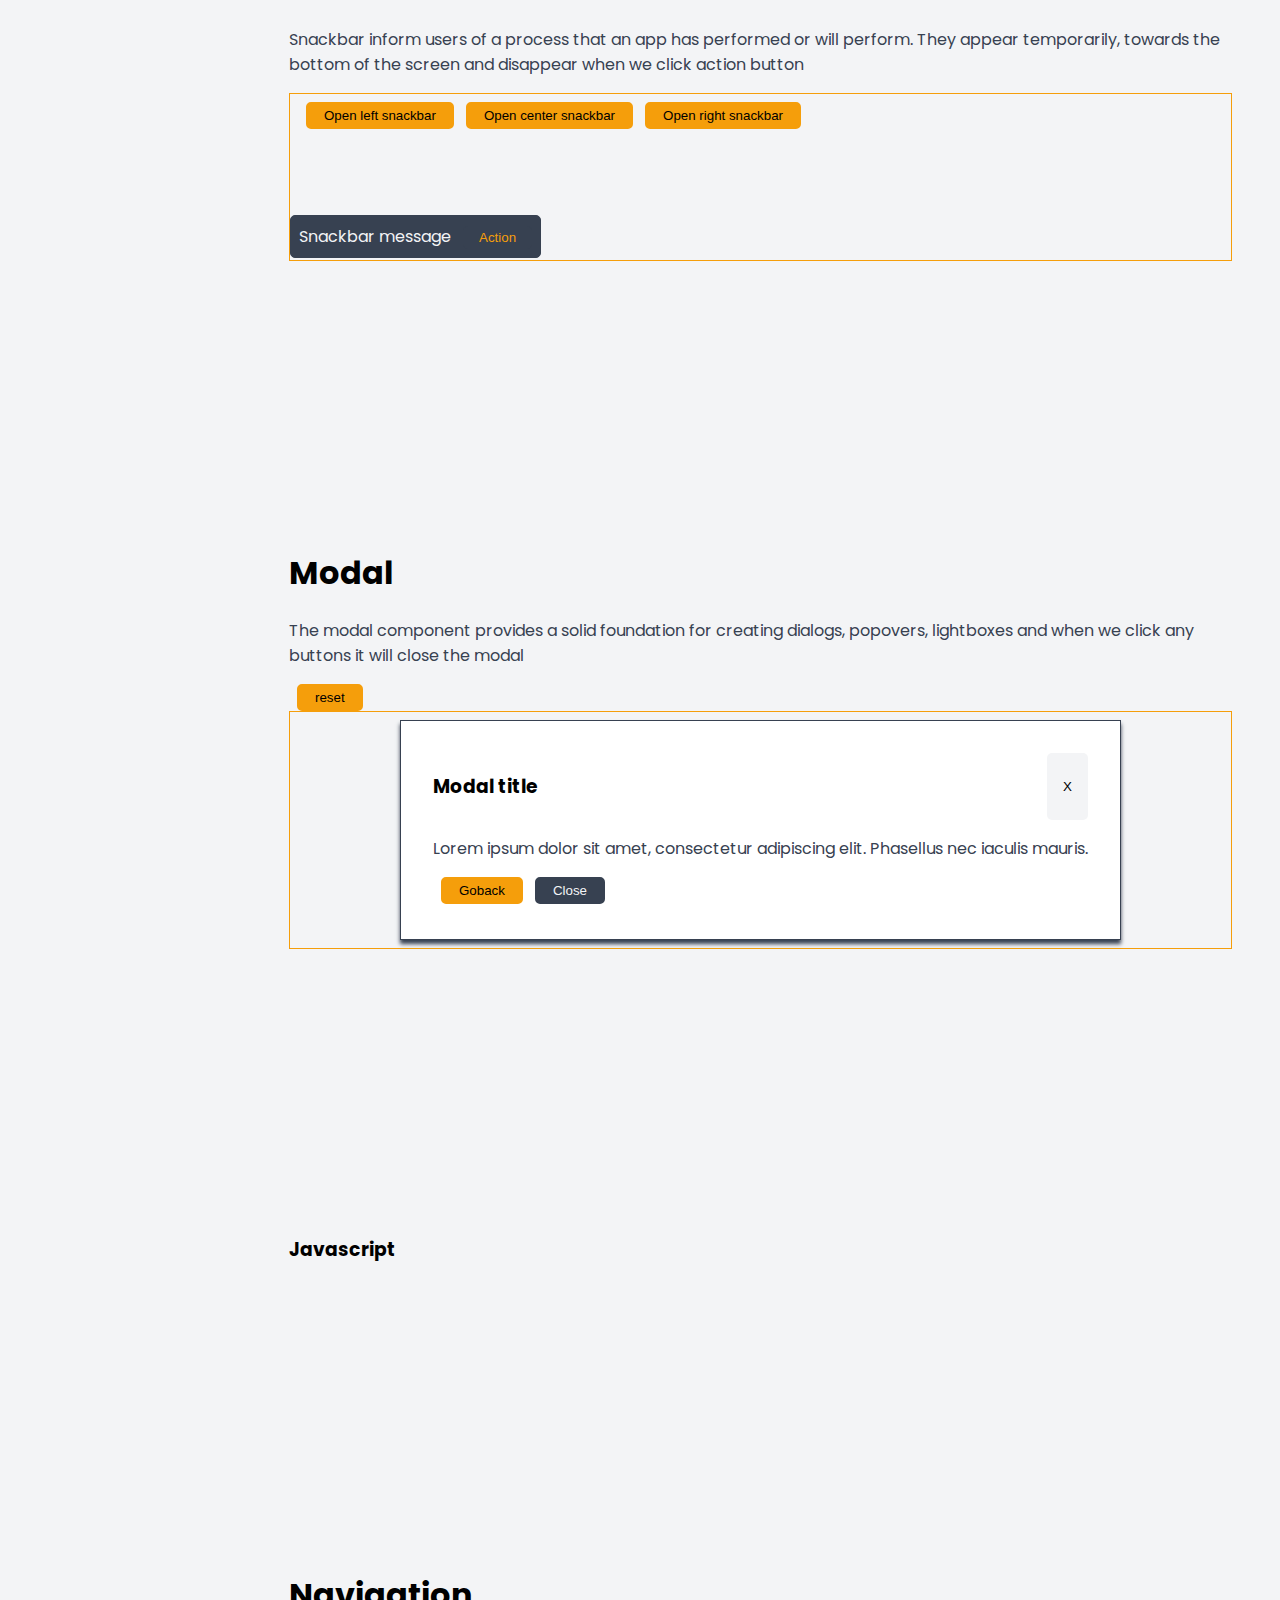
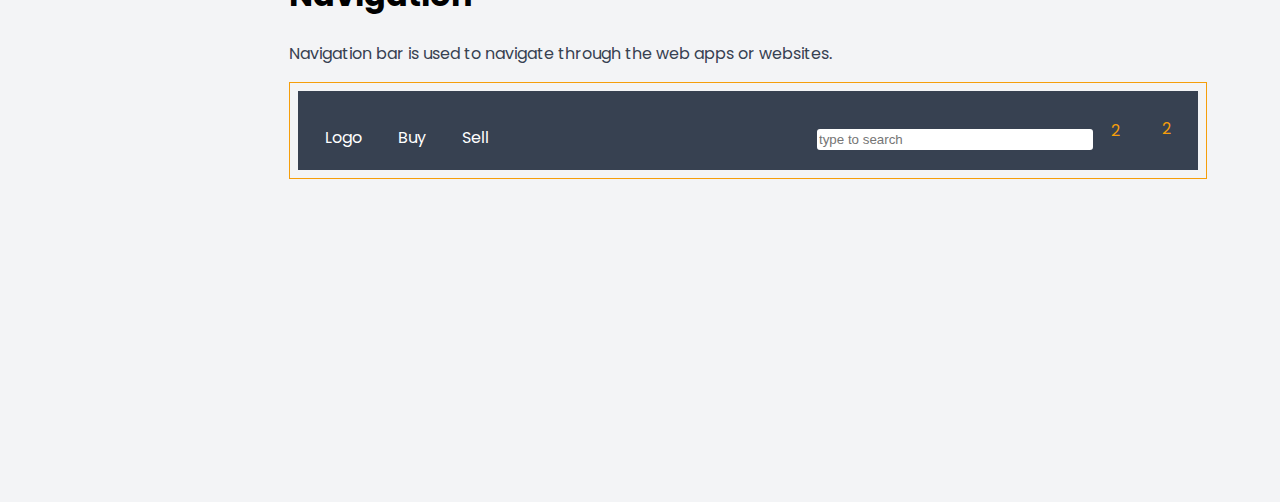
==== commit 1a486c1e: "refactor - removing unwanted codes" ====
--- a/docs.html
+++ b/docs.html
@@ -167,7 +167,7 @@
                     <button class="btn btn-primary-outline">Primary Outline</button>
                     <button class="btn btn-secondary-outline">Secondary Outline</button>
                     <a href="#"><button class="btn btn-link">Link button</button></a>
-                    <button class="btn btn-disabled" disabled>Disabled</button>
+                    <button class="btn btn-disabled" >Disabled</button>
                 </div>
                 <div class="button-iframe">
                     <iframe
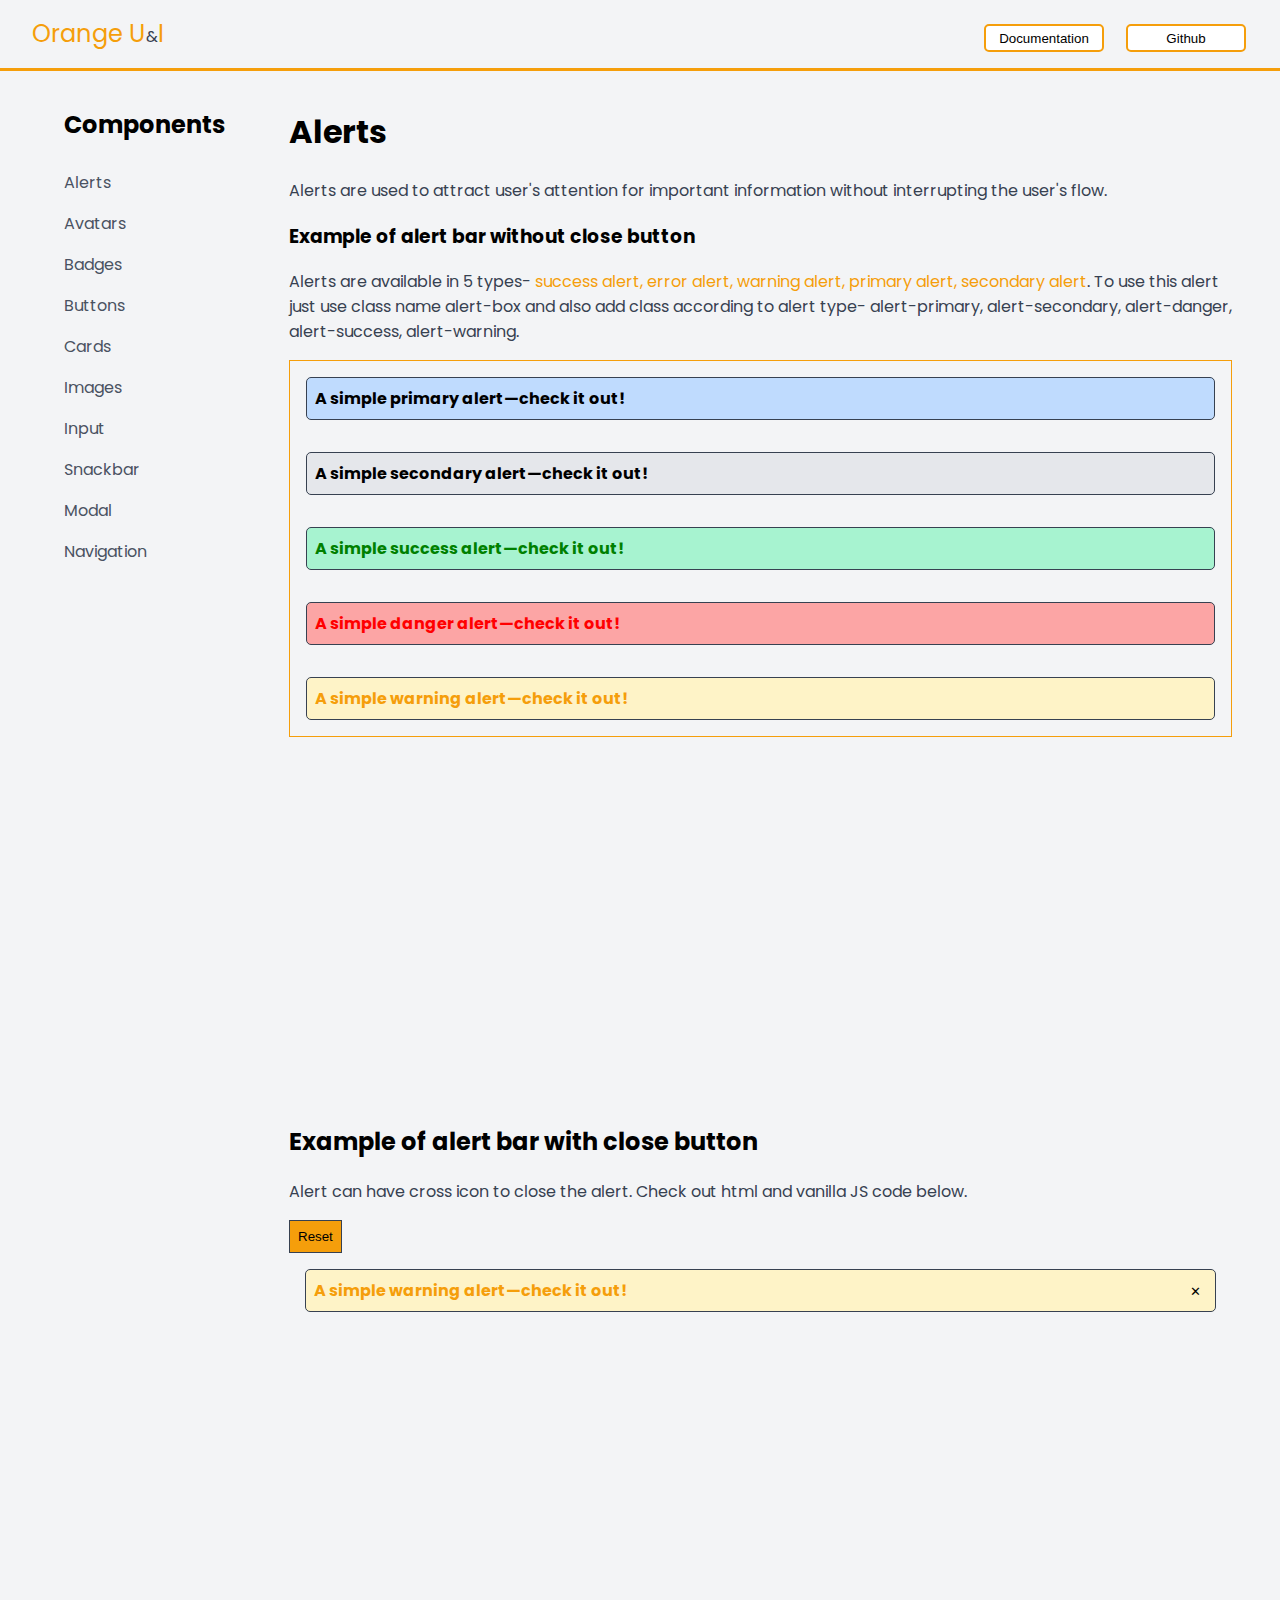
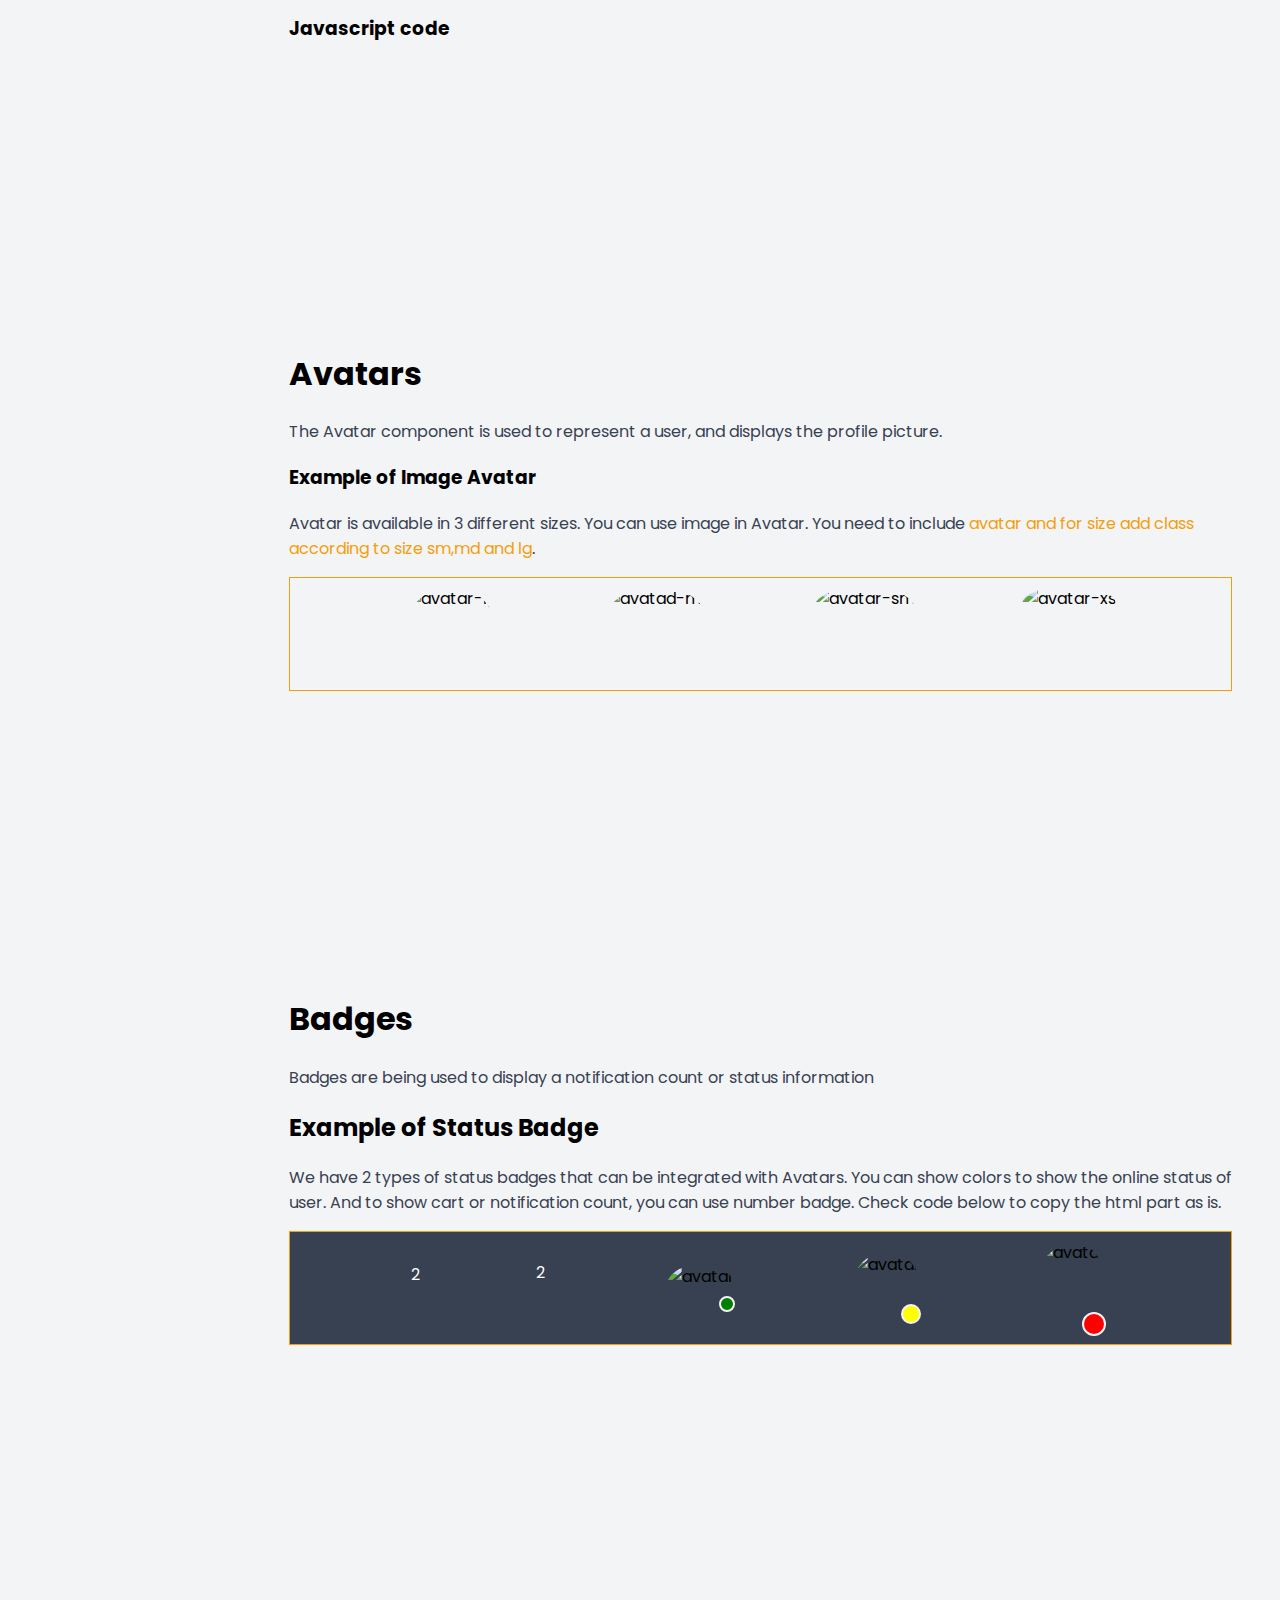
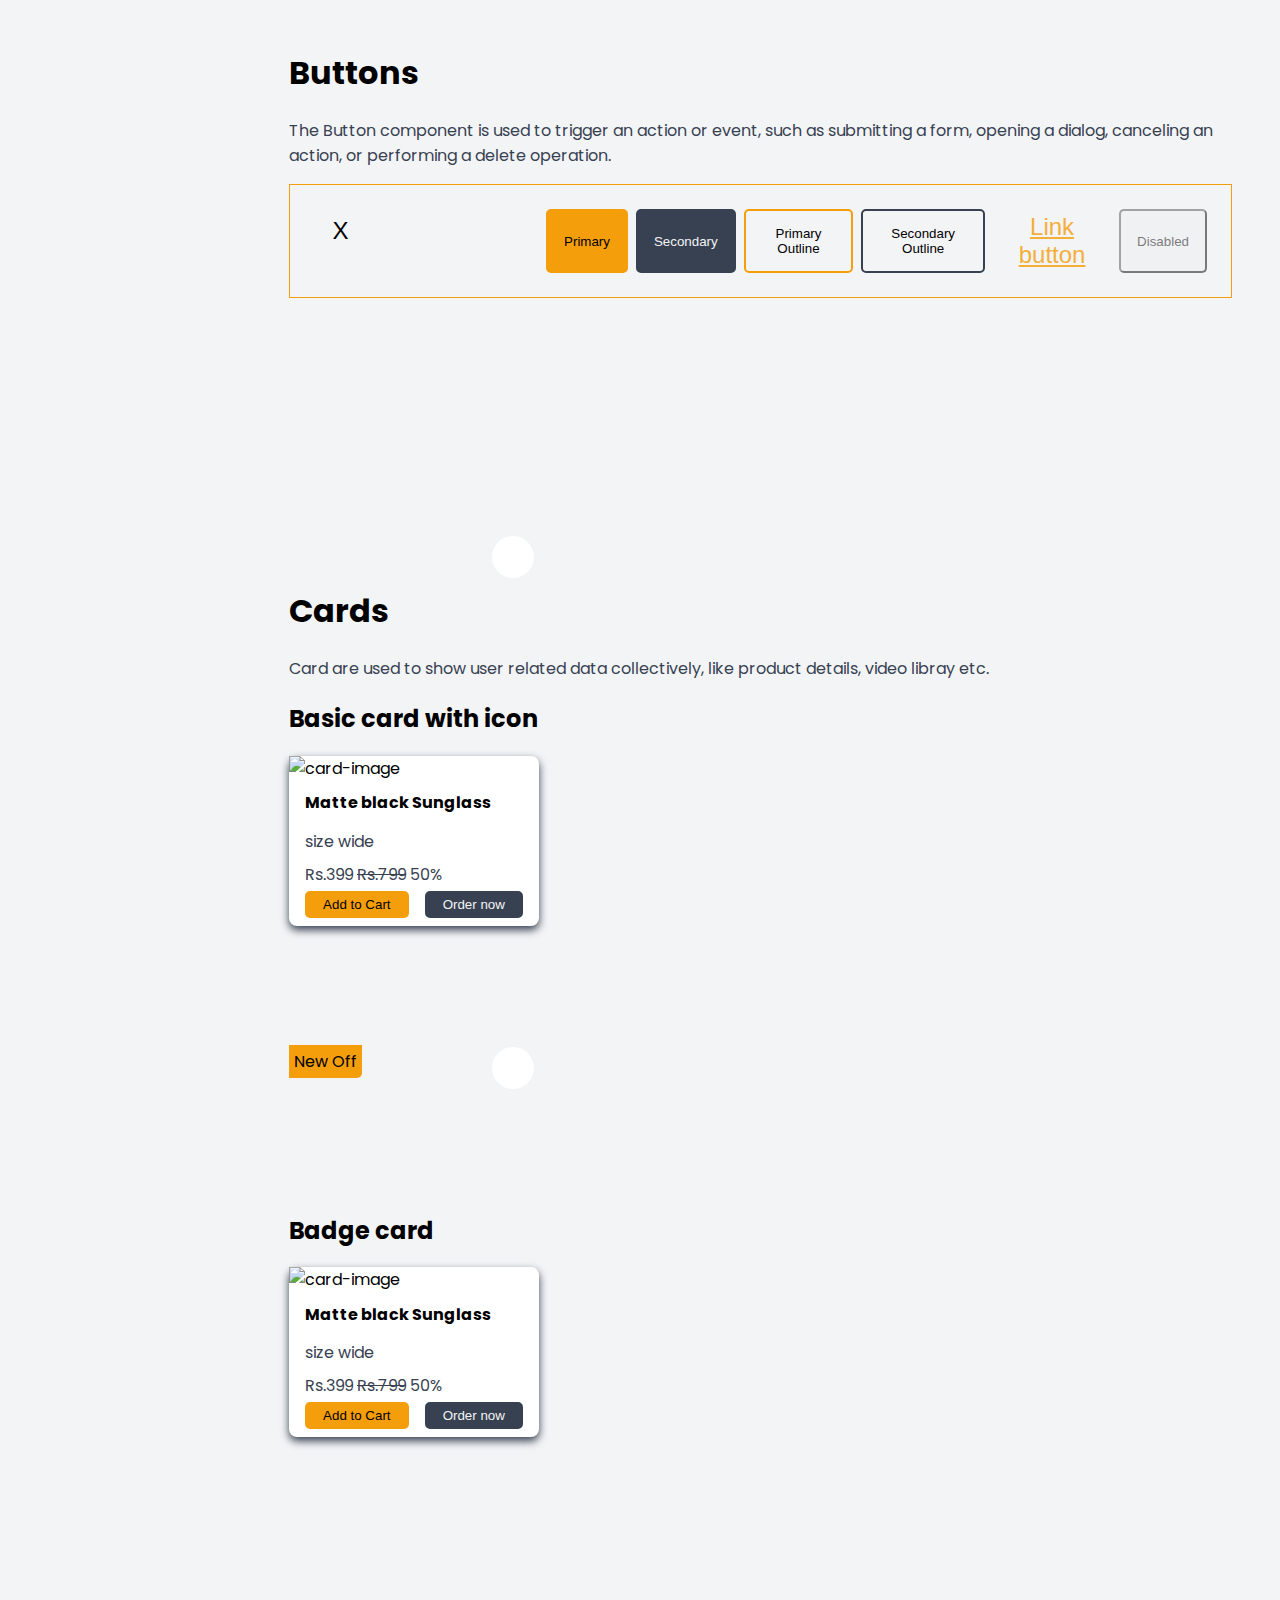
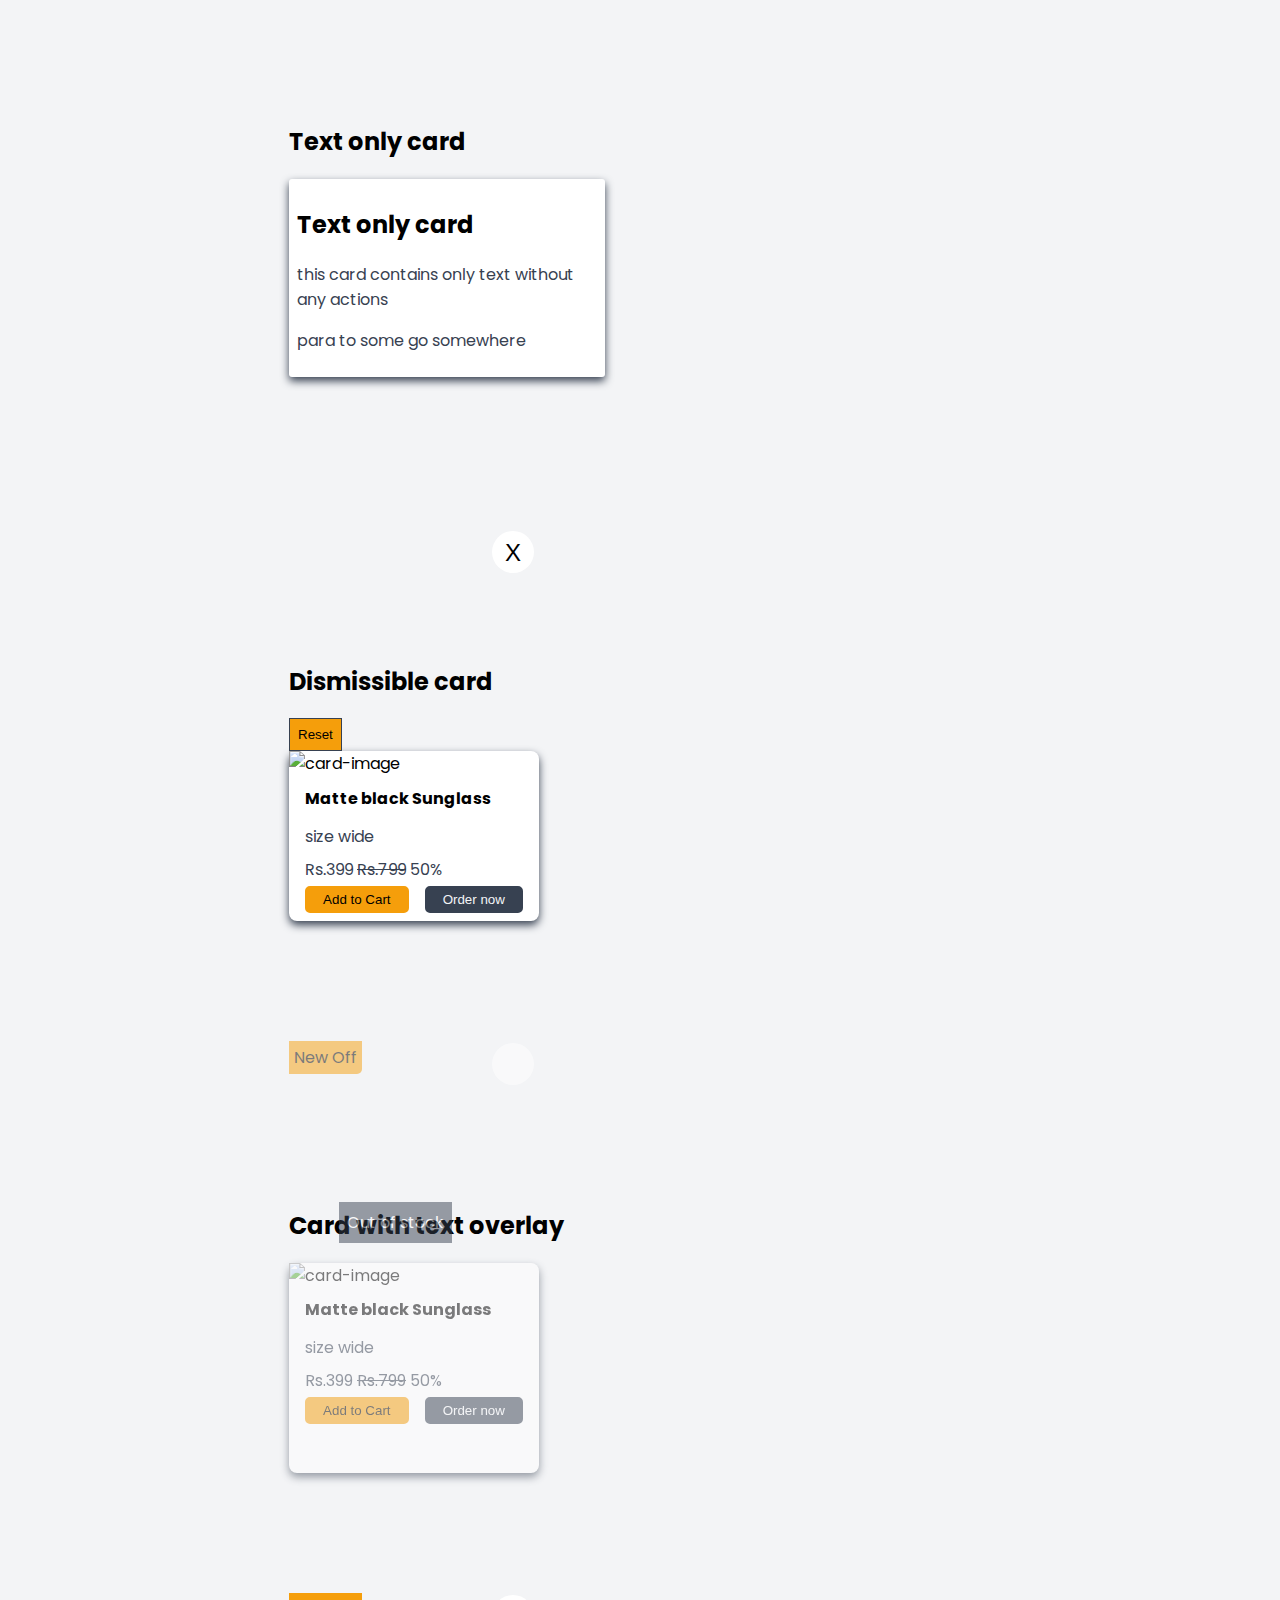
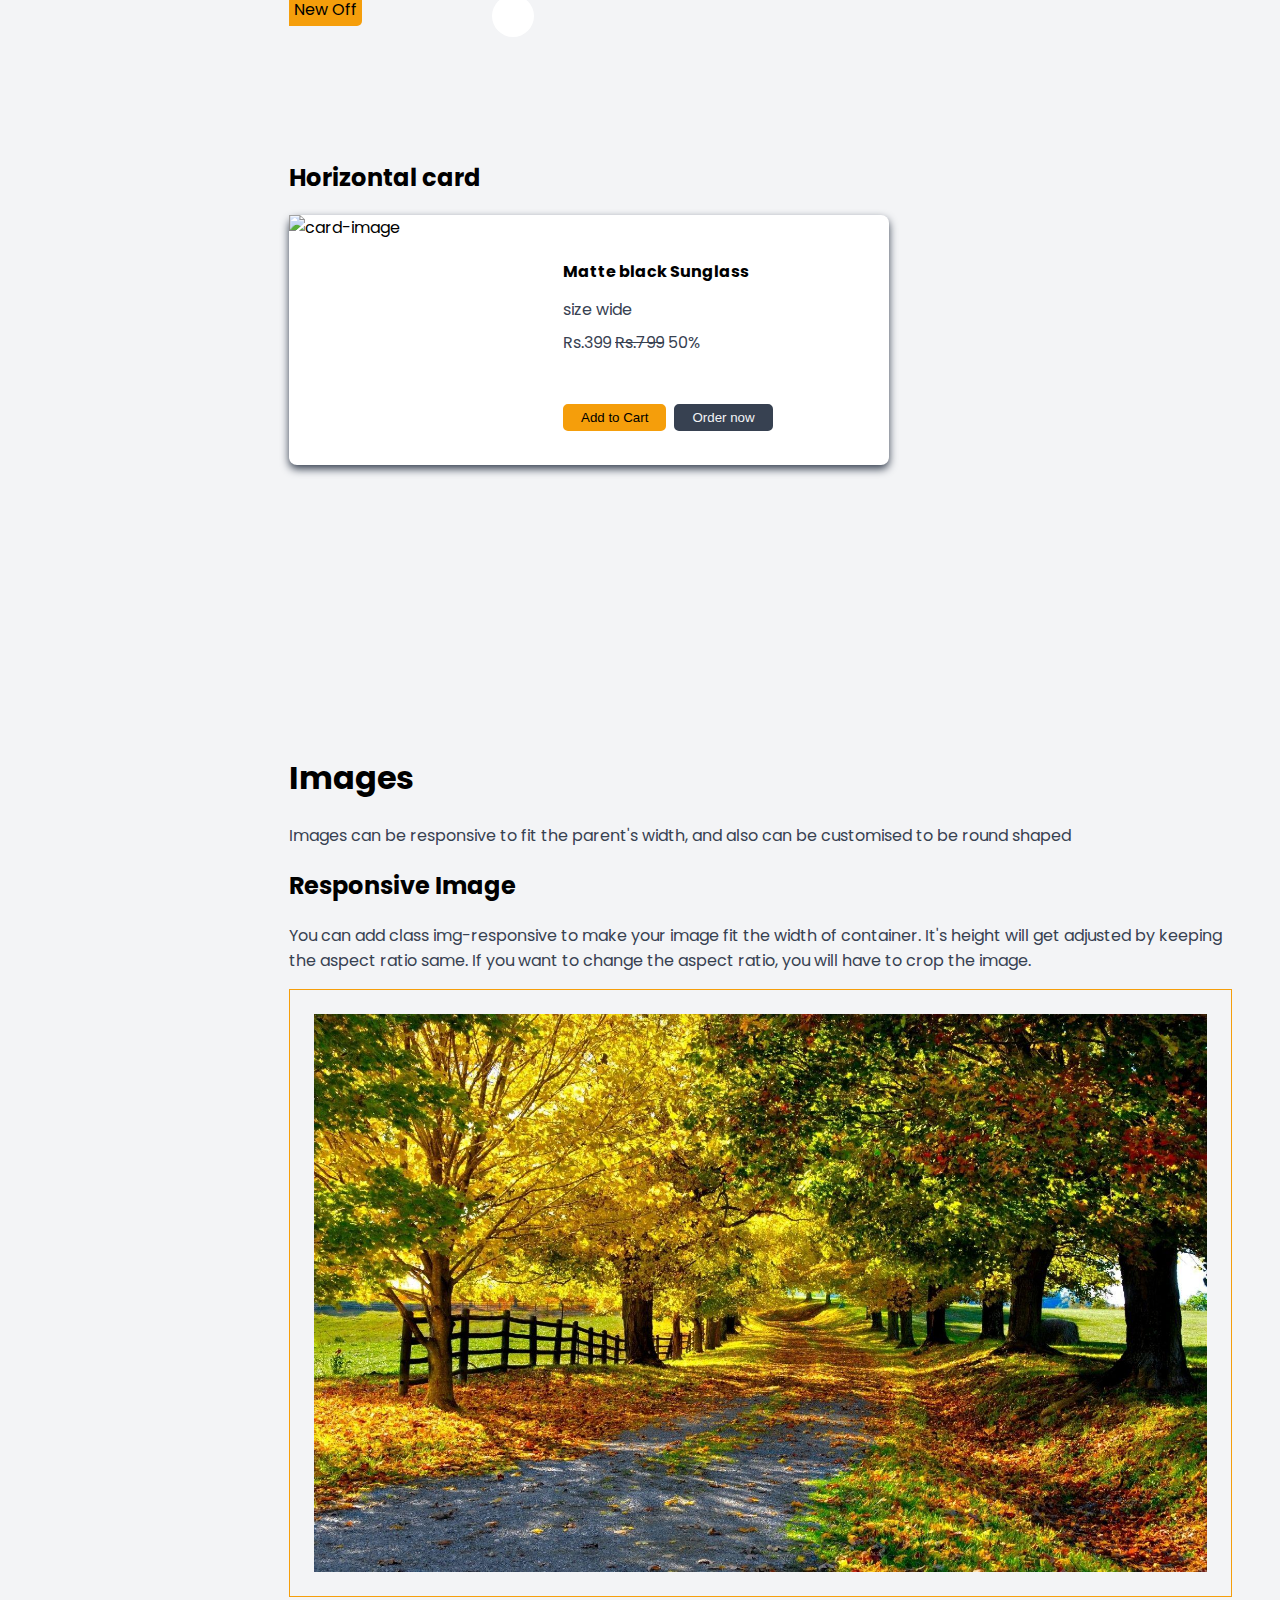
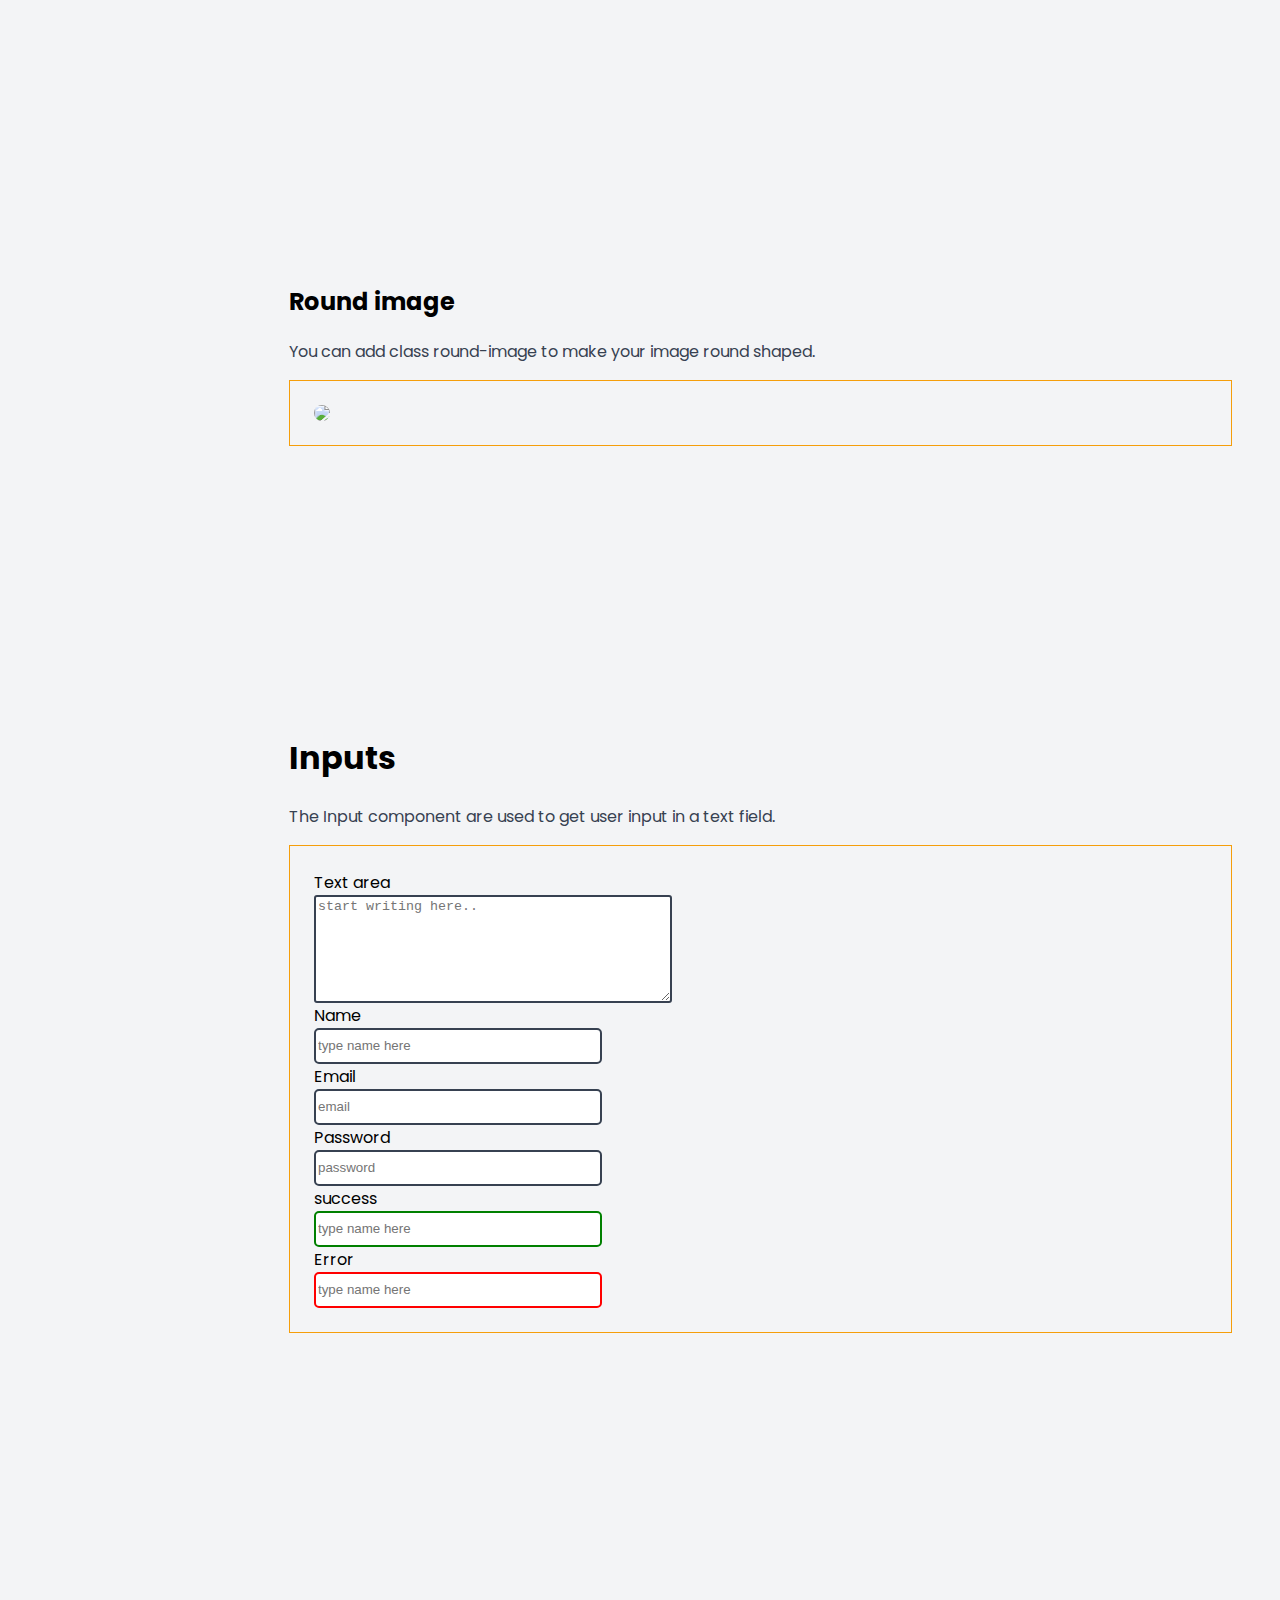
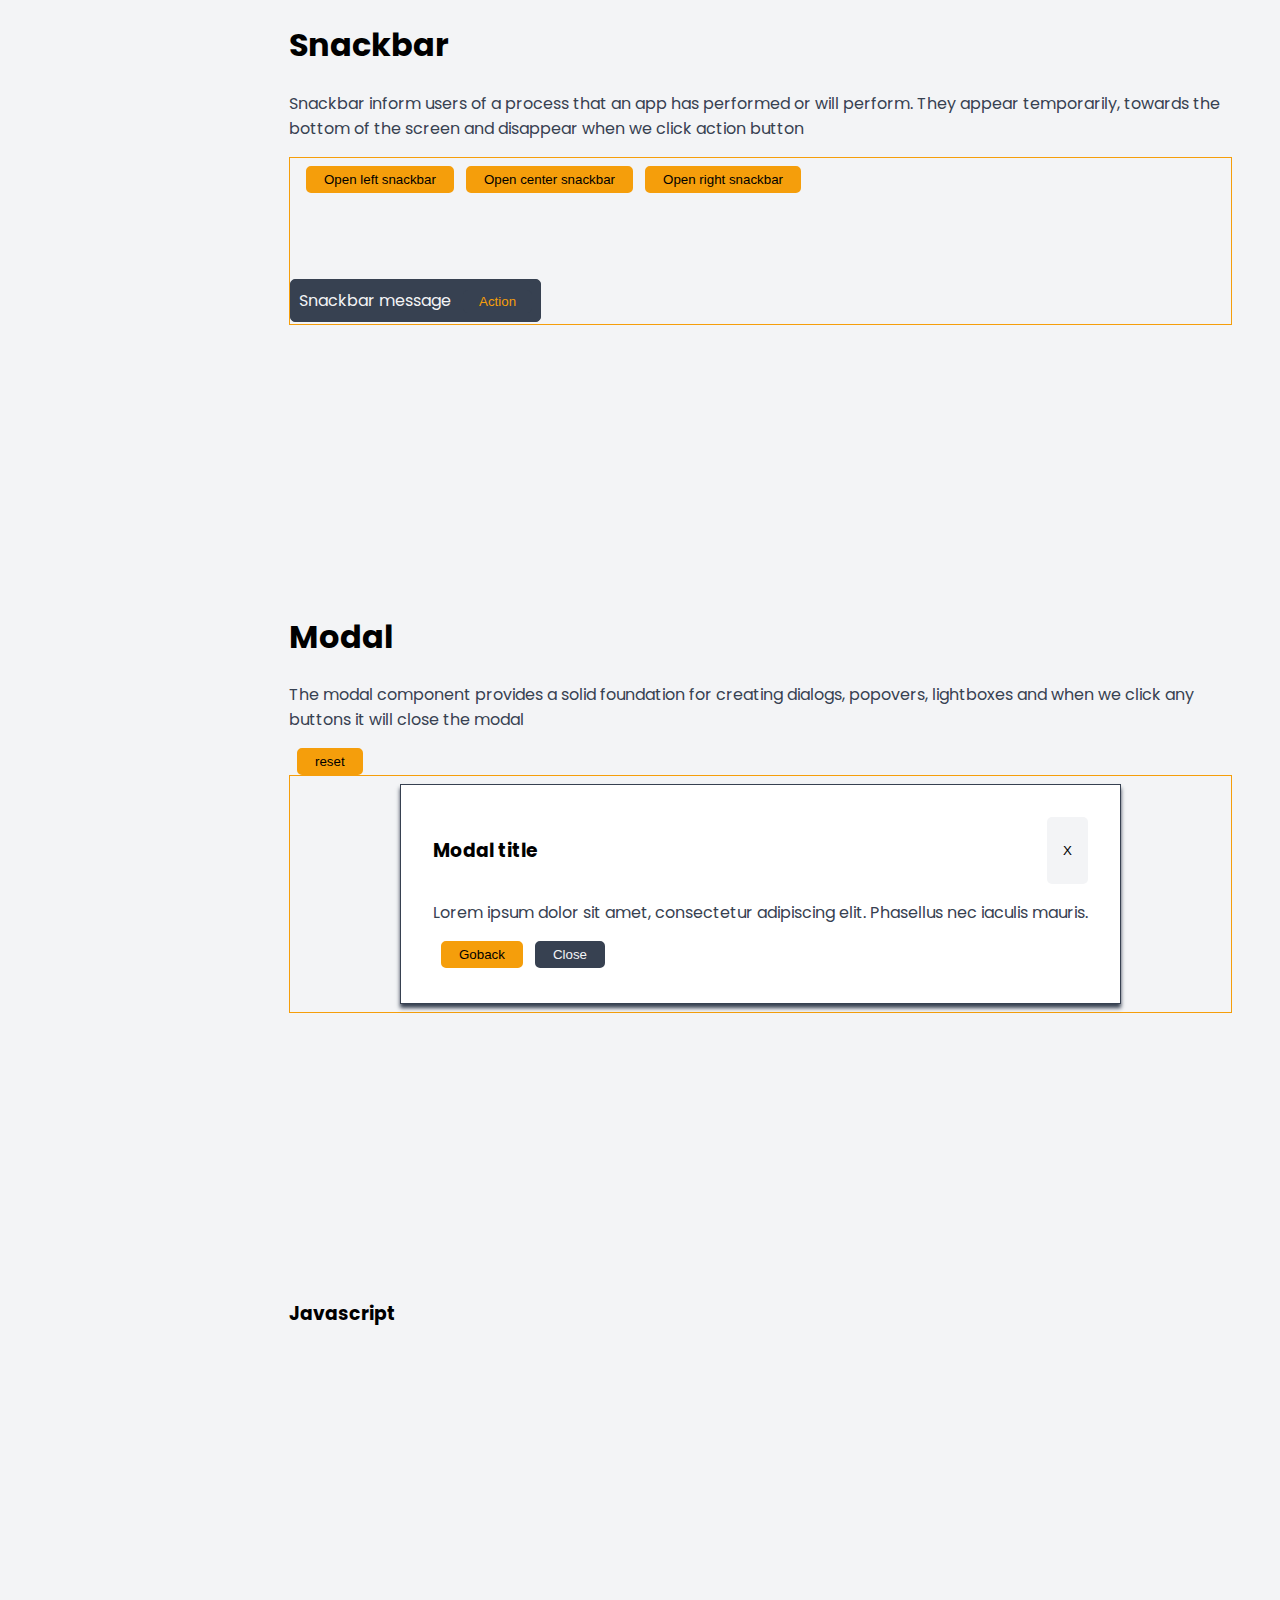
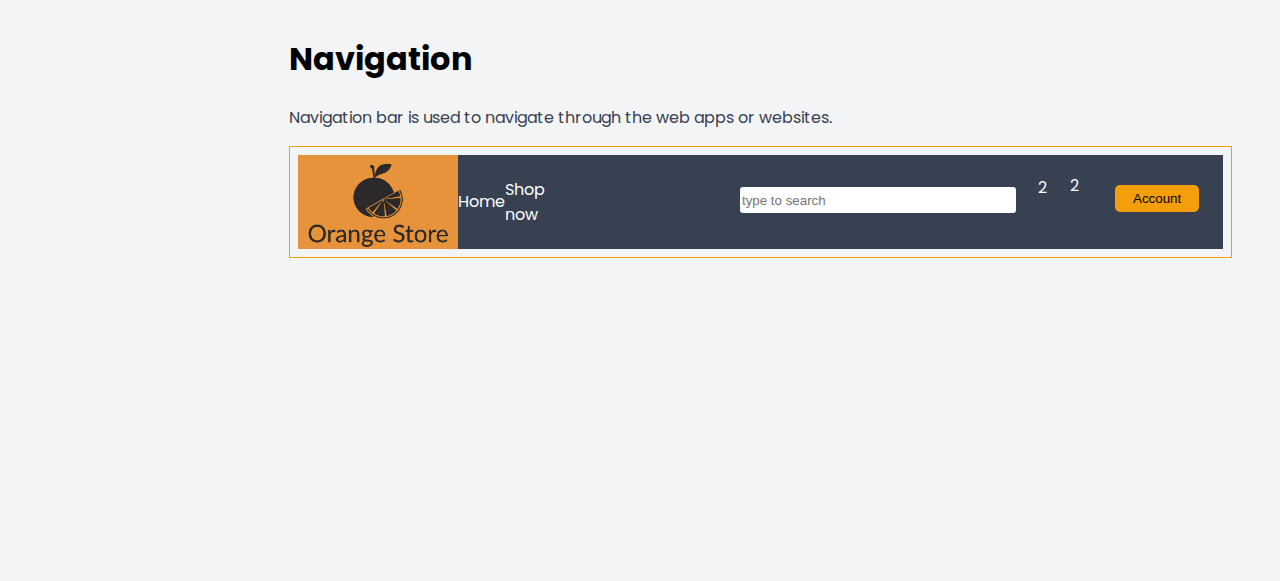
==== commit a1096d78: "refactor - changed badge and navigation" ====
--- a/docs.html
+++ b/docs.html
@@ -102,9 +102,10 @@
                 <h3>Example of Image Avatar</h3>
                 <p>Avatar is available in 3 different sizes. You can use image in Avatar. You need to include <span class="highlight-text-color">avatar and for size add class according to size sm,md and lg</span>.</p>
                 <div class="avatar-output">
-                    <span class="avatar"><img class="sm"src="https://i.pravatar.cc/150?img=2" alt="avatar"></span>
-                    <span class="avatar"><img class="md" src="https://i.pravatar.cc/150?img=2" alt="avatar"></span>
-                    <span class="avatar"><img class="lg" src="https://i.pravatar.cc/150?img=2" alt="avatar"></span>
+                    <img class="avatar lg" src="https://i.pravatar.cc/150?img=2" alt="avatar-lg">
+                    <img class="avatar md" src="https://i.pravatar.cc/150?img=2" alt="avatad-mf">
+                    <img class="avatar sm"src="https://i.pravatar.cc/150?img=2" alt="avatar-sm">
+                    <img class="avatar xs"src="https://i.pravatar.cc/150?img=2" alt="avatar-xs">    
                 </div>
                 <div class="avatar-iframe">
                     <iframe
@@ -127,20 +128,20 @@
                         <i class="fa-solid fa-heart"></i>
                         <span class="heart-badge">2</span>
                     </span>
-                    <span class="avatar cart-icon">
+                    <span class="cart-icon">
                         <i class="fa-solid fa-cart-shopping fa-lg"></i>
                         <span class="cart-badge ">2</span>
                     </span>
-                    <span class="avatar avatar-online">
-                        <img class="sm"src="https://i.pravatar.cc/150?img=2" alt="avatar">
+                    <span class="avatar-online">
+                        <img class="avatar sm"src="https://i.pravatar.cc/150?img=2" alt="avatar">
                         <span class="status-badge online-badge"></span>
                     </span>
-                    <span class="avatar avatar-away">
-                        <img class="md" src="https://i.pravatar.cc/150?img=2" alt="avatar">
+                    <span class="avatar-away">
+                        <img class="avatar md" src="https://i.pravatar.cc/150?img=2" alt="avatar">
                         <span class="status-badge away-badge"></span>
                     </span>
-                    <span class="avatar avatar-busy">
-                        <img class="lg" src="https://i.pravatar.cc/150?img=2" alt="avatar">
+                    <span class="avatar-busy">
+                        <img class="avatar lg" src="https://i.pravatar.cc/150?img=2" alt="avatar">
                         <span class="status-badge busy-badge"></span>
                     </span>
                  </div>
@@ -438,23 +439,26 @@
                 <p>Navigation bar is used to navigate through the web apps or websites.</p>
                 <div class="navigation-output">
                     <div class="navigation-bar">
-                         <div class="nav-logo-items">
-                             <div class="logo"><a class="text-logo" href="">Logo</a></div>
-                             <div><a class="text-logo" href="">Buy</a></div>
-                             <div><a class="text-logo" href="">Sell</a></div>
+                         <div class="nav-logo-LinkItems">
+                             <img class="image-logo" src="/Public/components/image/new-logo.png">
+                             <a class="text-logo" href="">Home</a>
+                             <a class="text-logo" href="">Shop now</a>
                          </div>
-                         <div class="nav-search-search-icons">
-                             <span class="search-bar2">
+                         <div class="nav-search-icons">
+                             <div class="search-bar2">
                                 <input type="search" class="input-area" id="search-bar" placeholder="type to search">
-                             </span>
-                             <span class="avatar heart-icon">
+                             </div>
+                             <div class="heart-icon">
                                 <i class="fa-solid fa-heart"></i>
                                 <span class="heart-badge">2</span>
-                             </span>
-                             <span class="avatar cart-icon">
+                             </div>
+                             <div class="cart-icon">
                                 <i class="fa-solid fa-cart-shopping fa-lg"></i>
                              <span class="cart-badge ">2</span>
-                            </span>
+                             </div>
+                             <div>
+                                <button class="btn btn-primary">Account</button>
+                             </div>
                          </div>
                     </div>
                 </div>
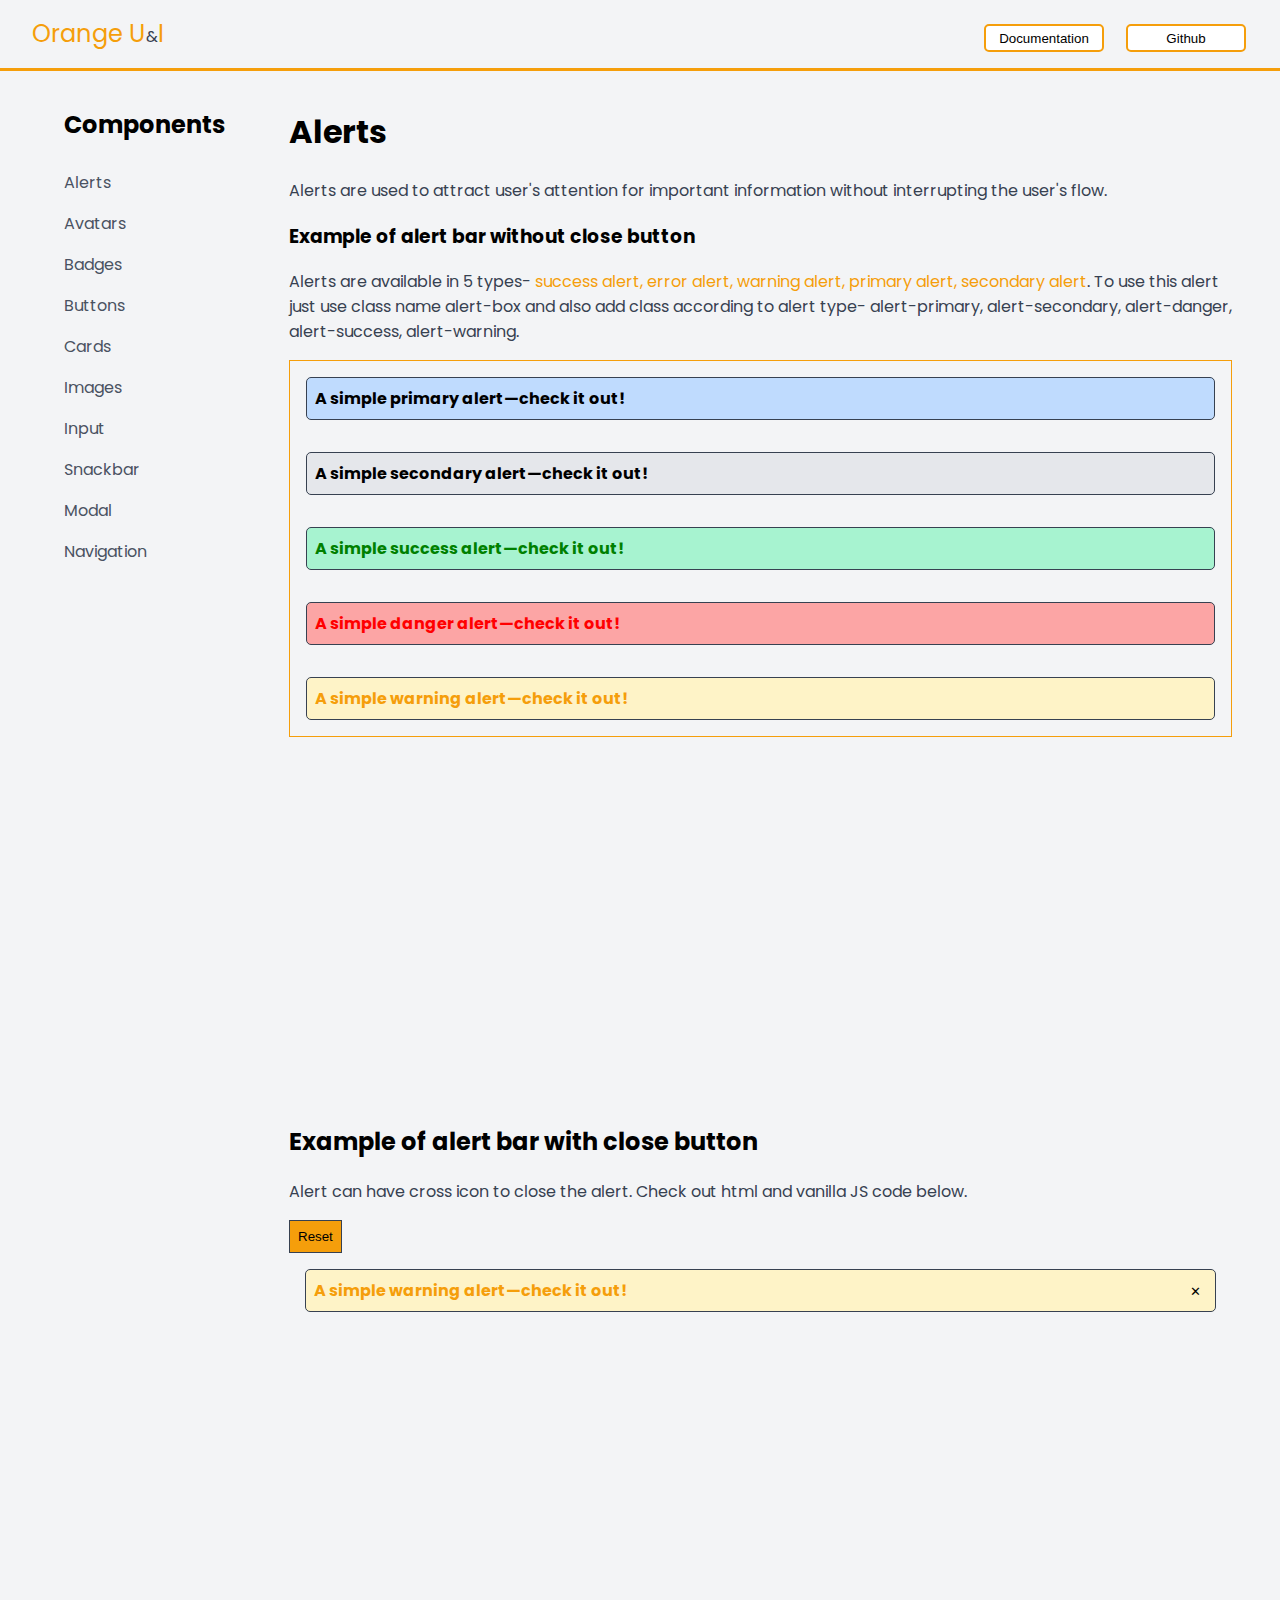
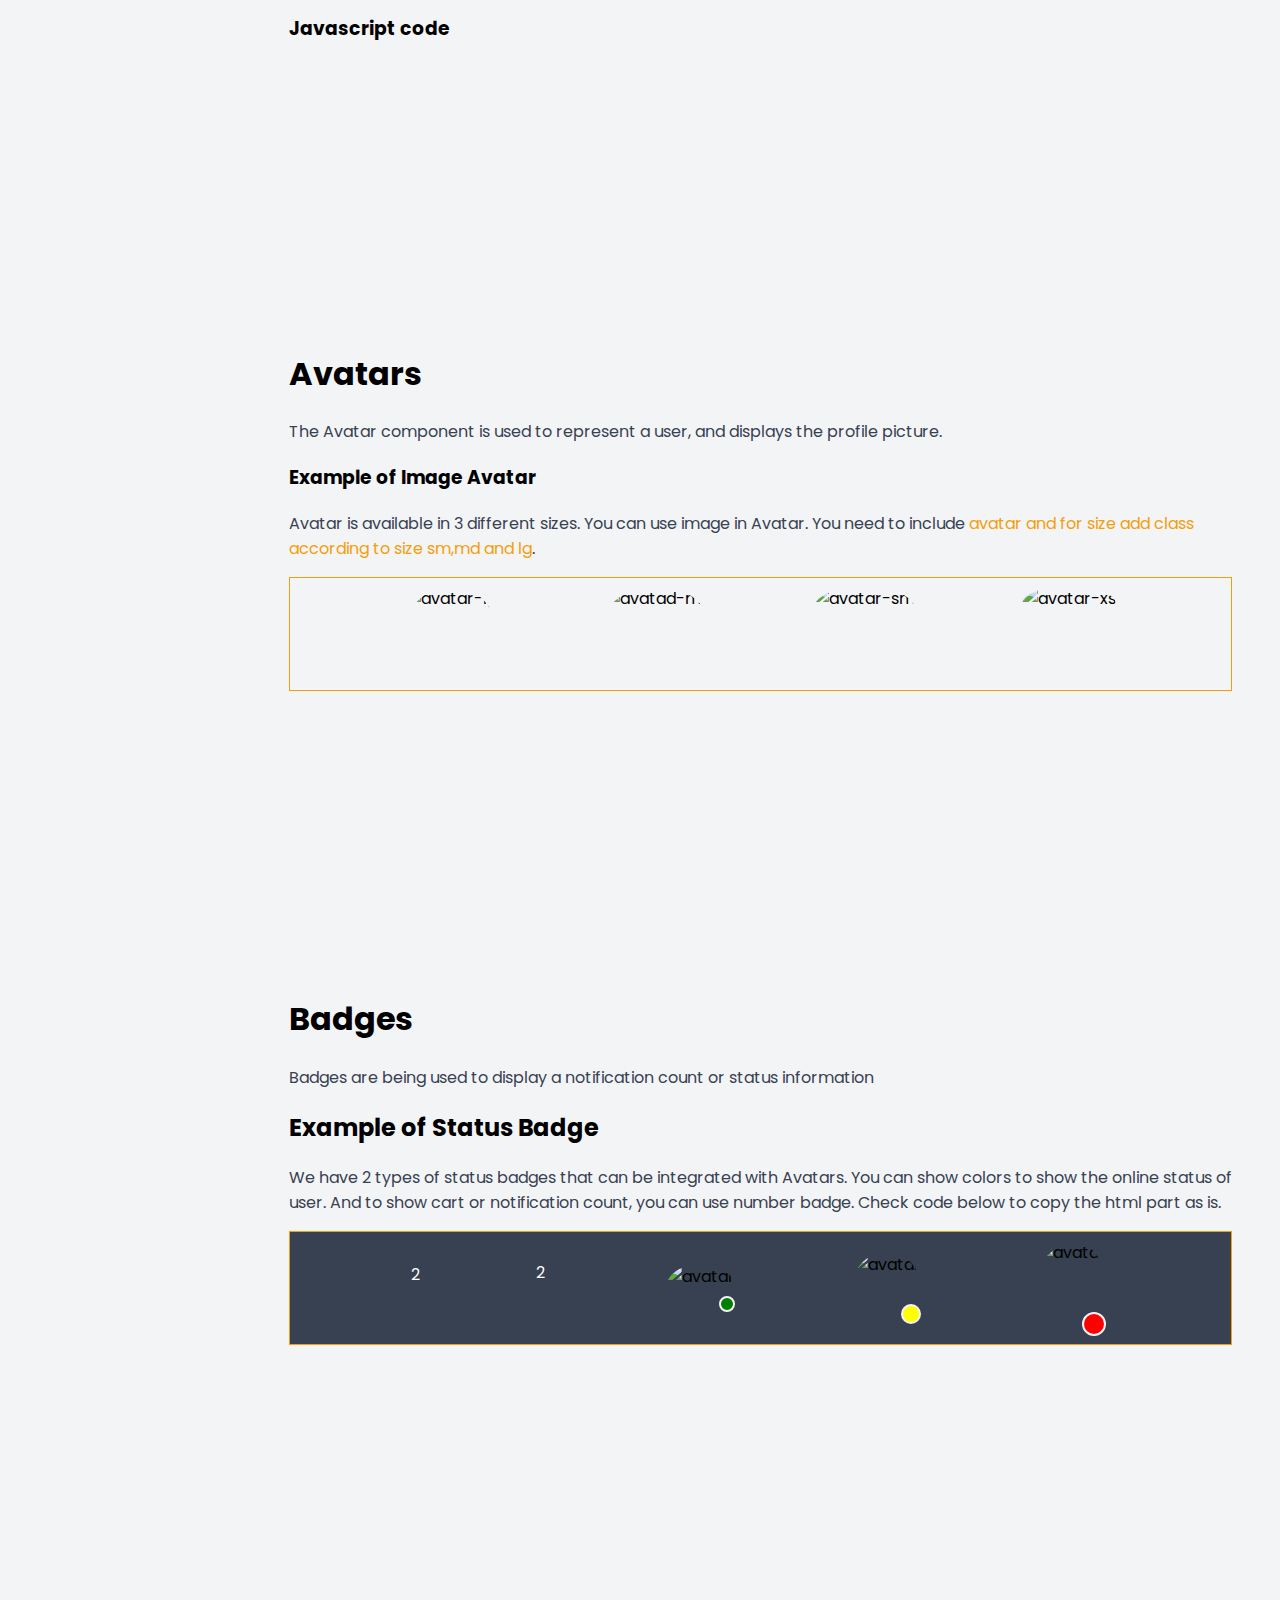
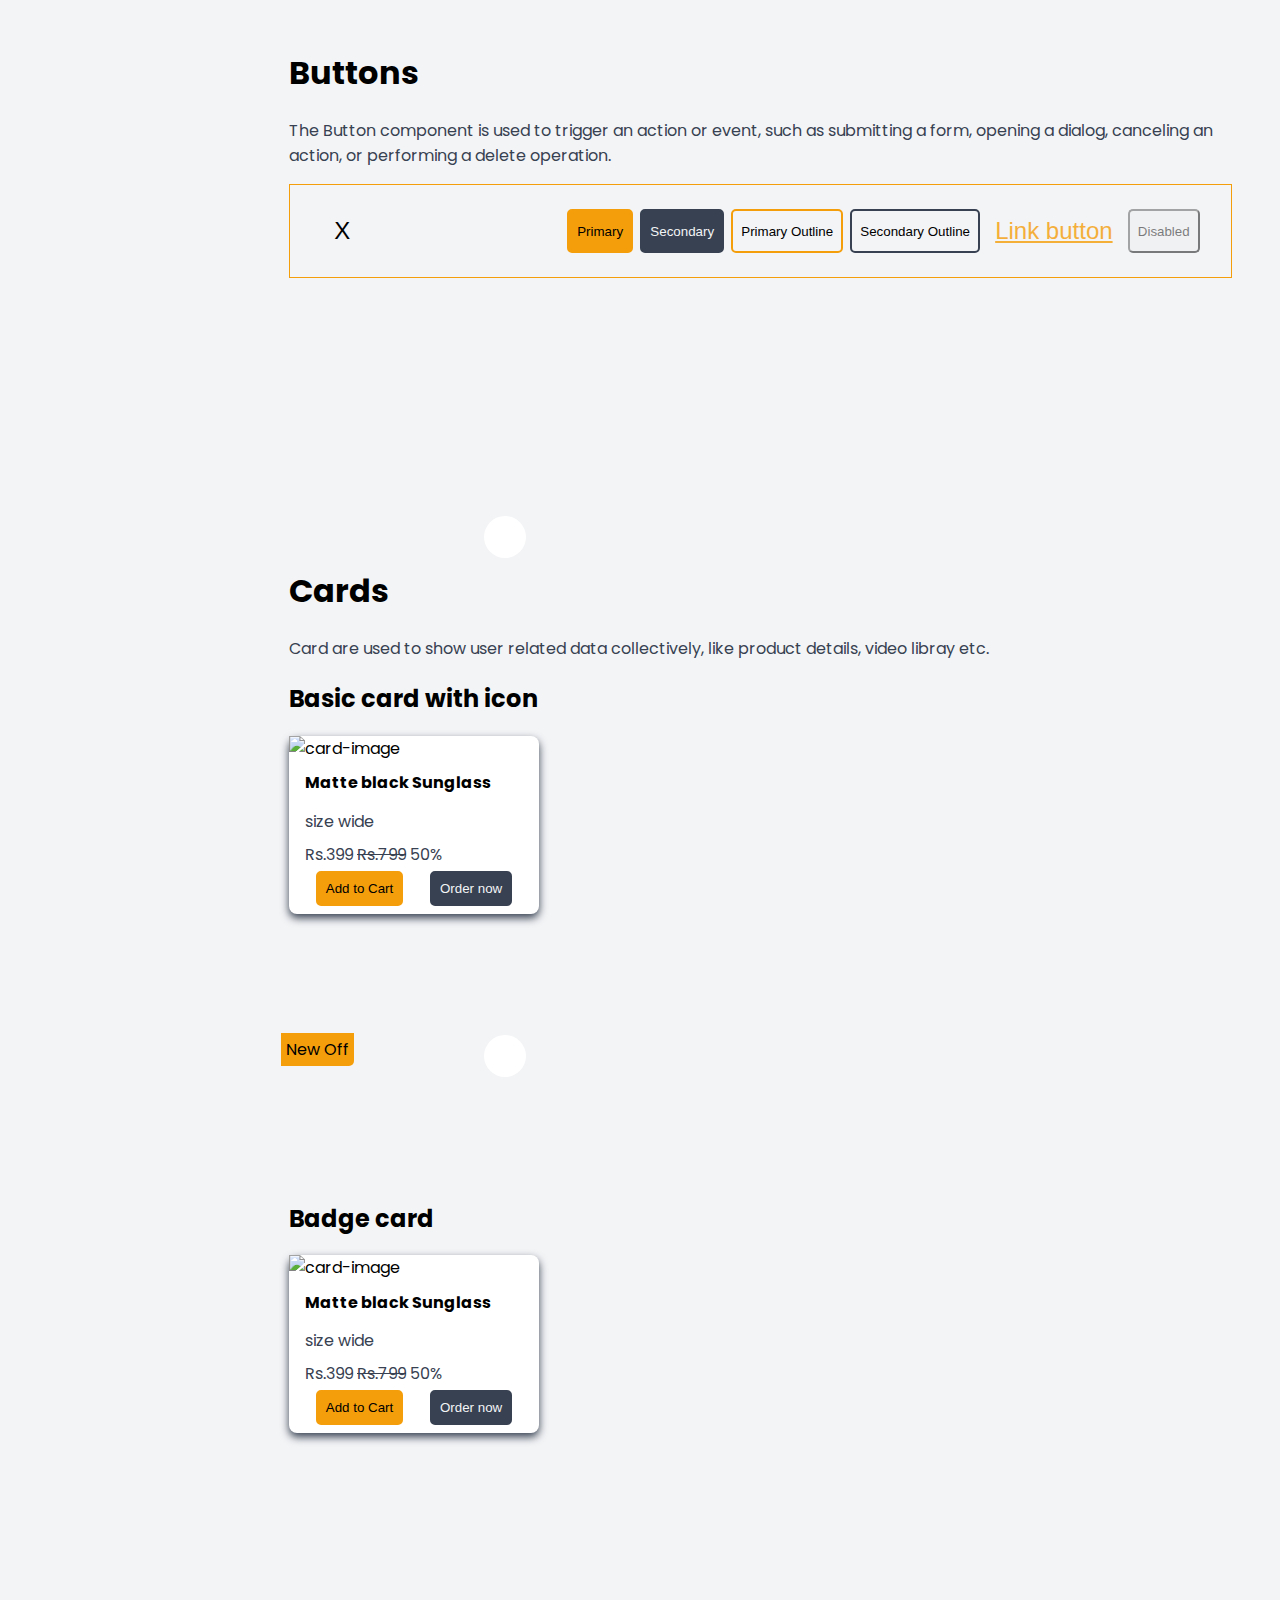
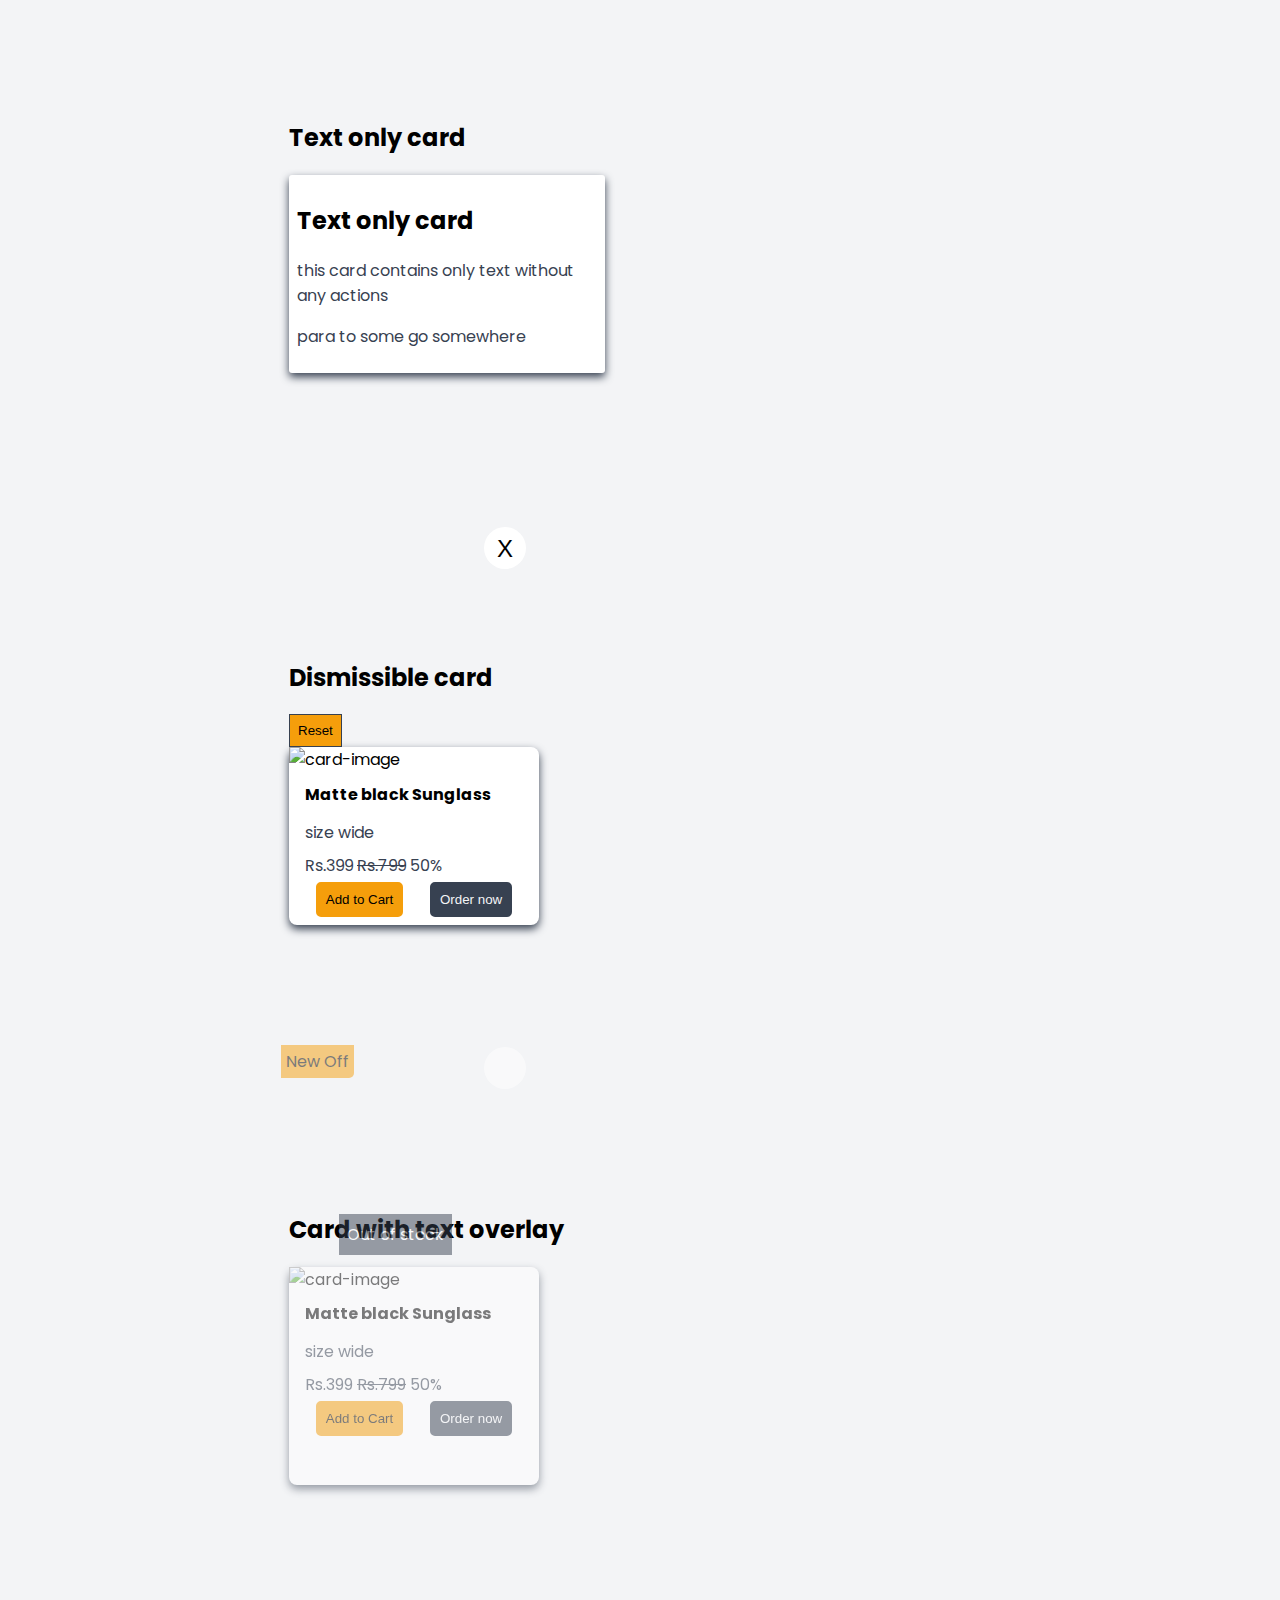
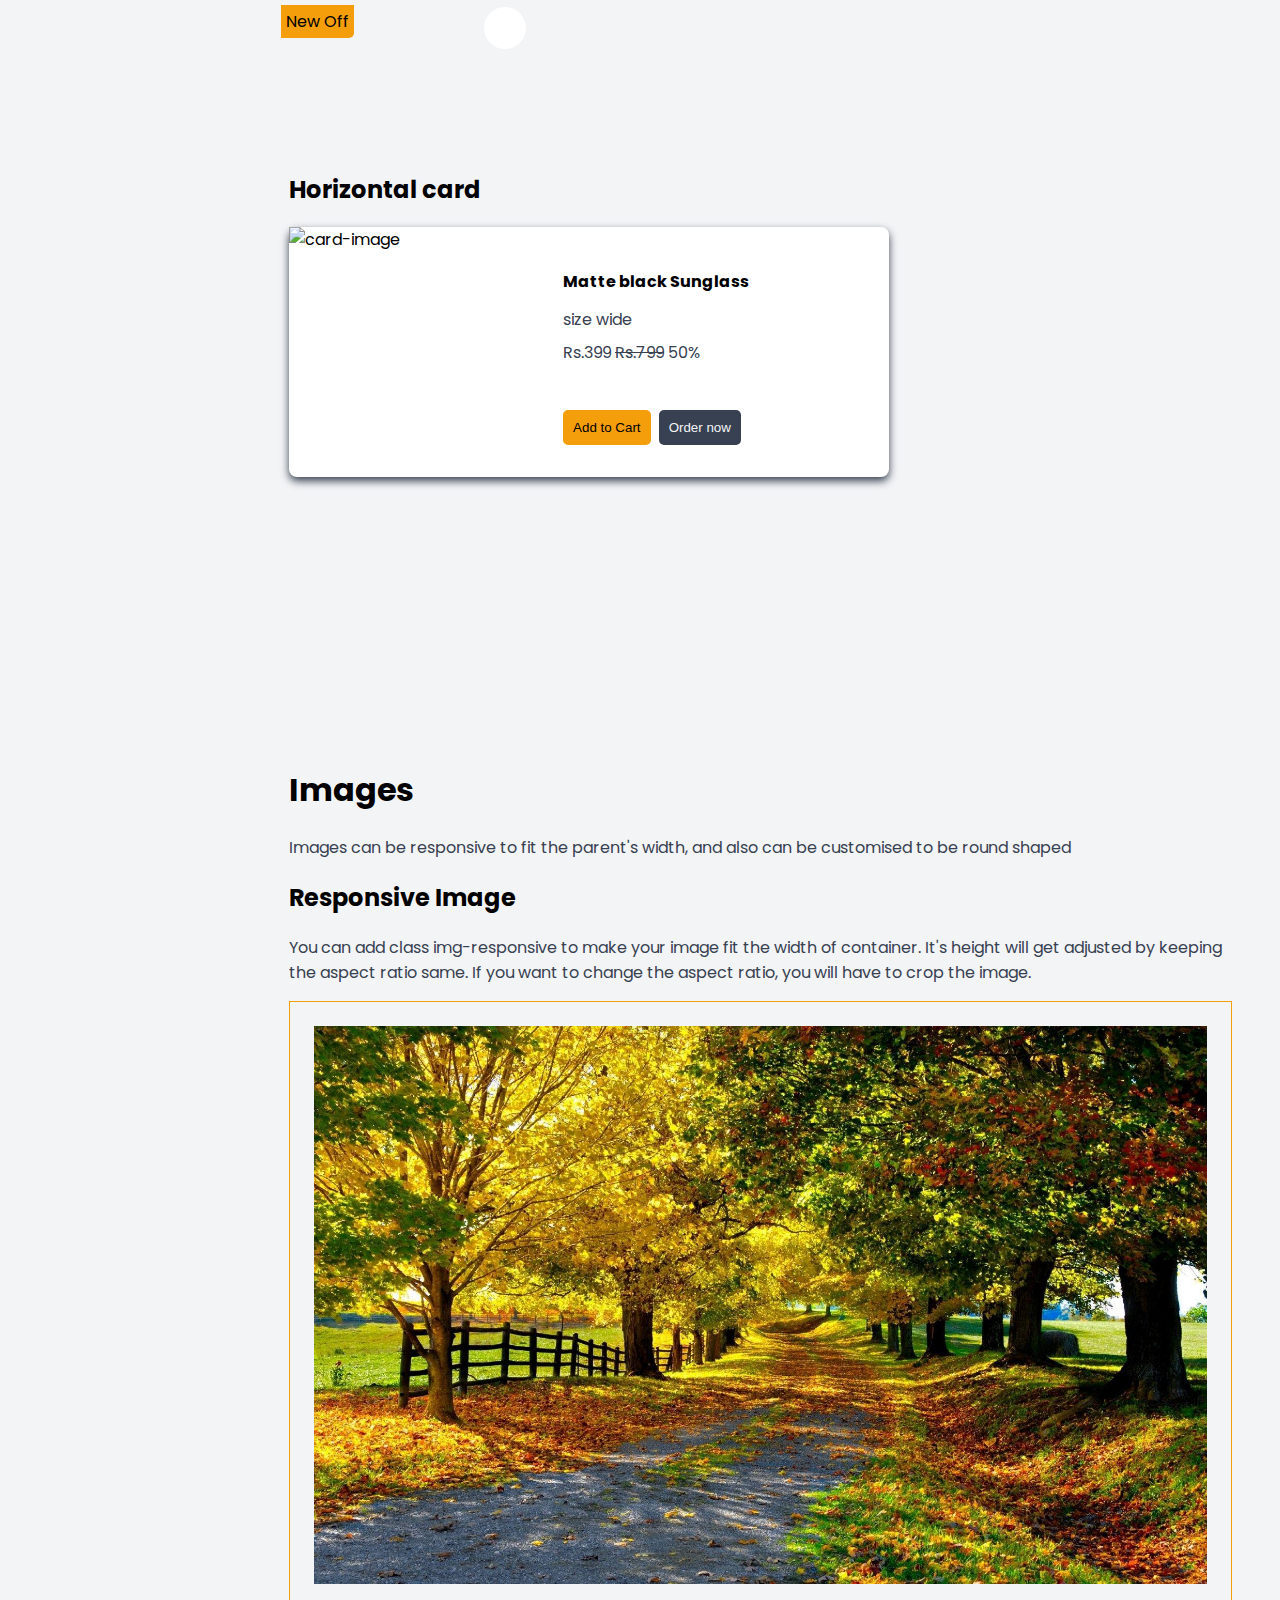
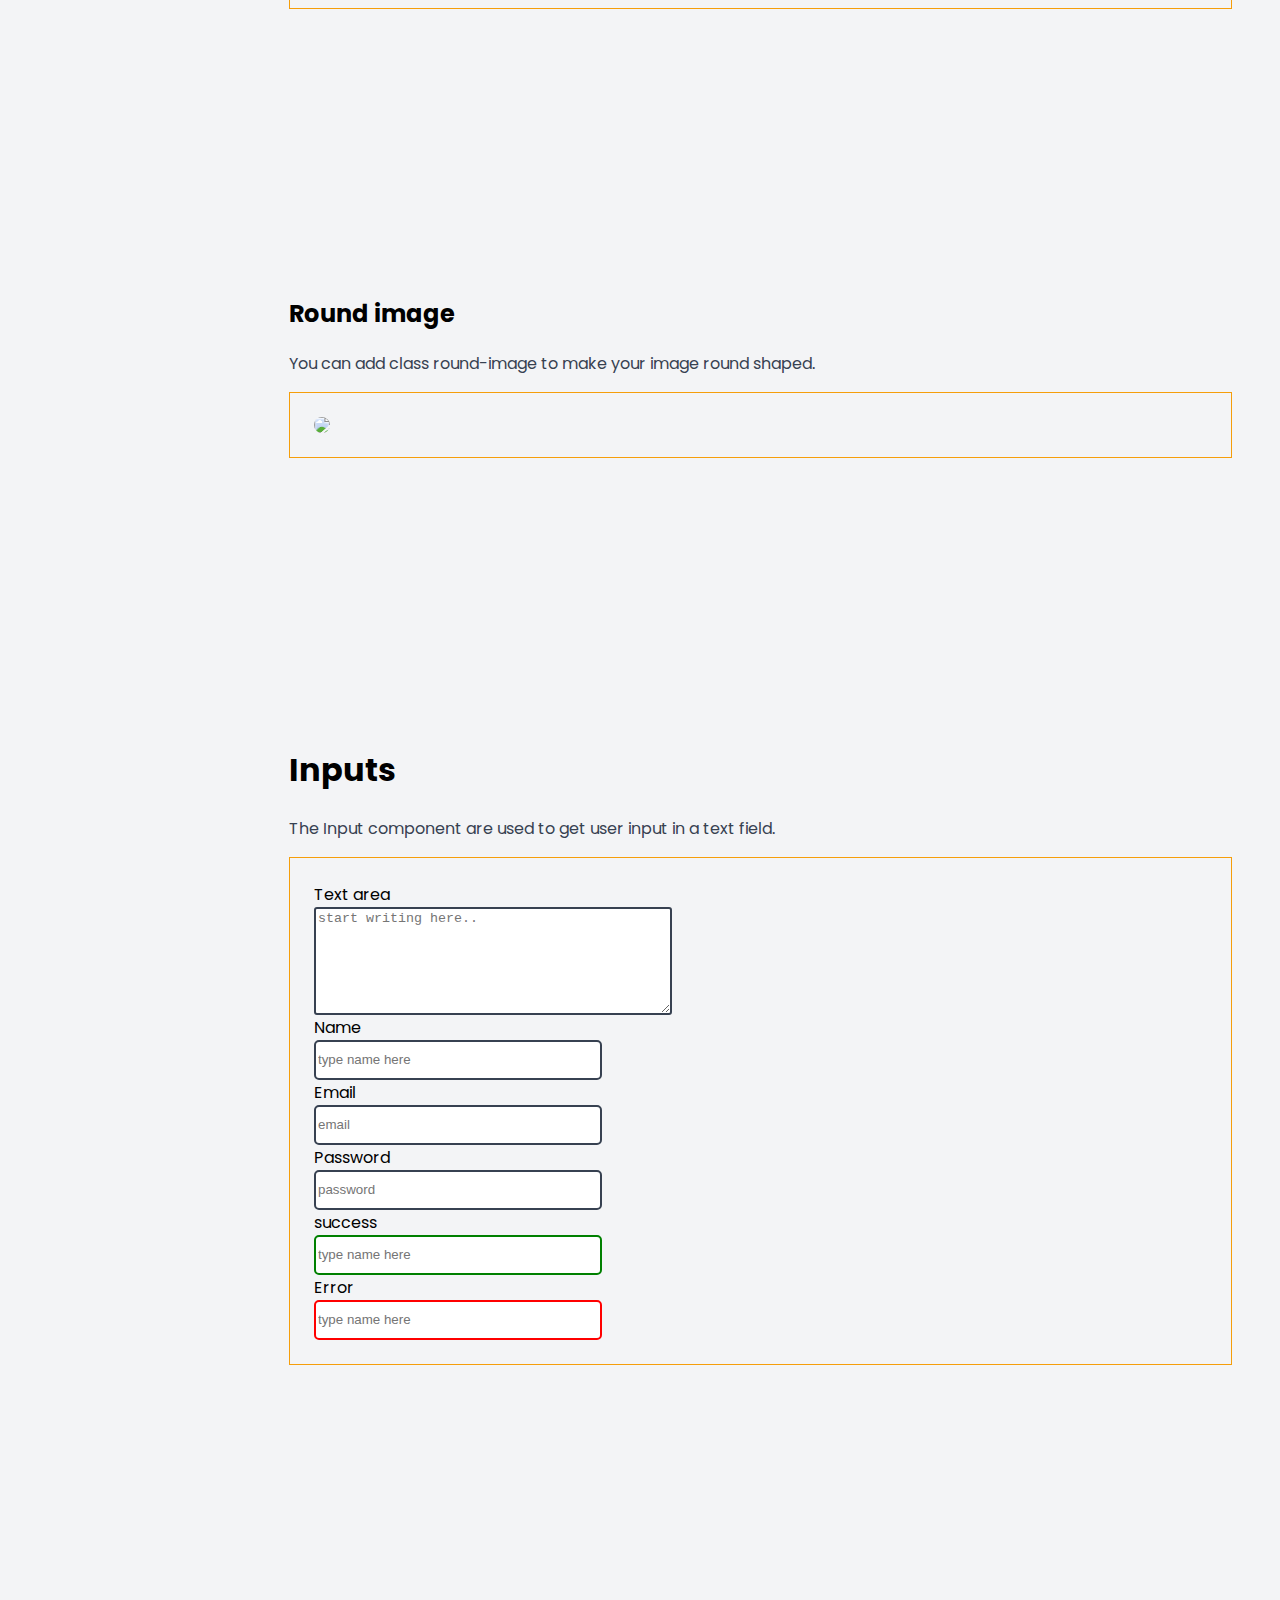
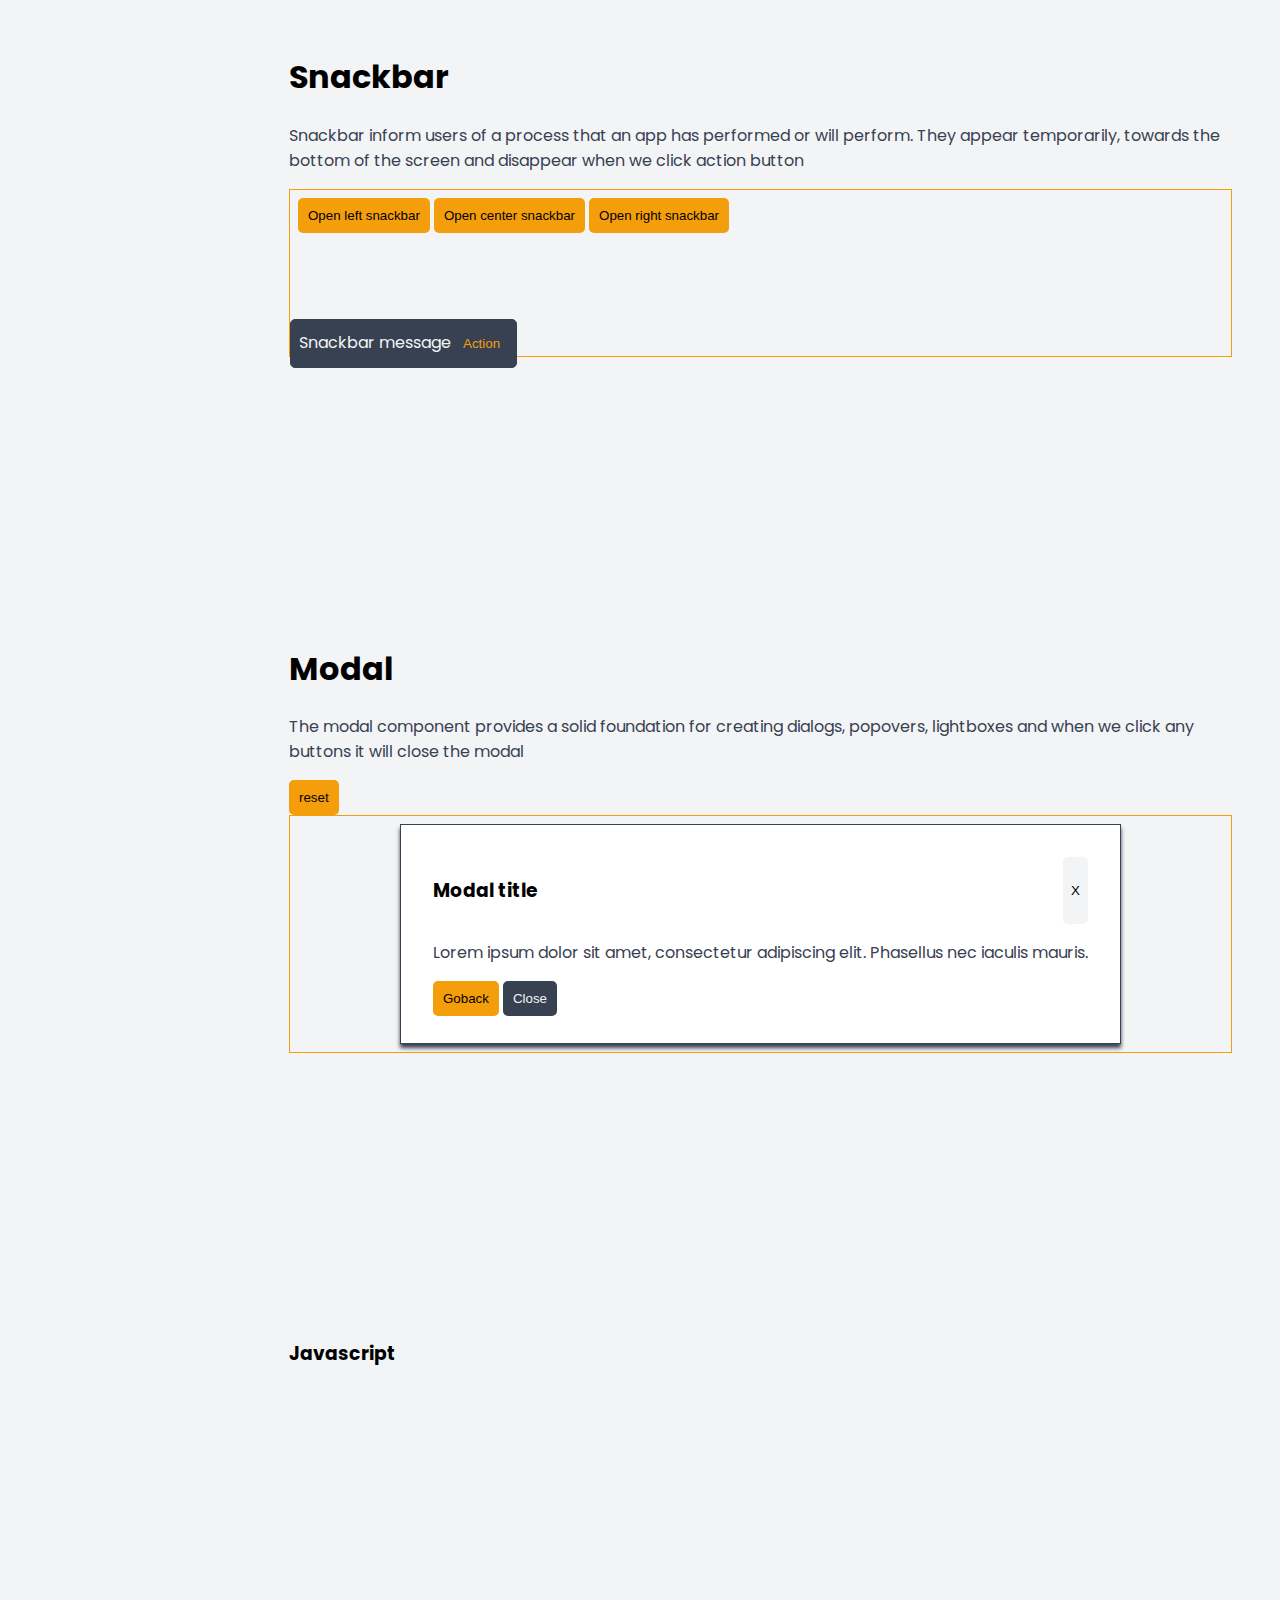
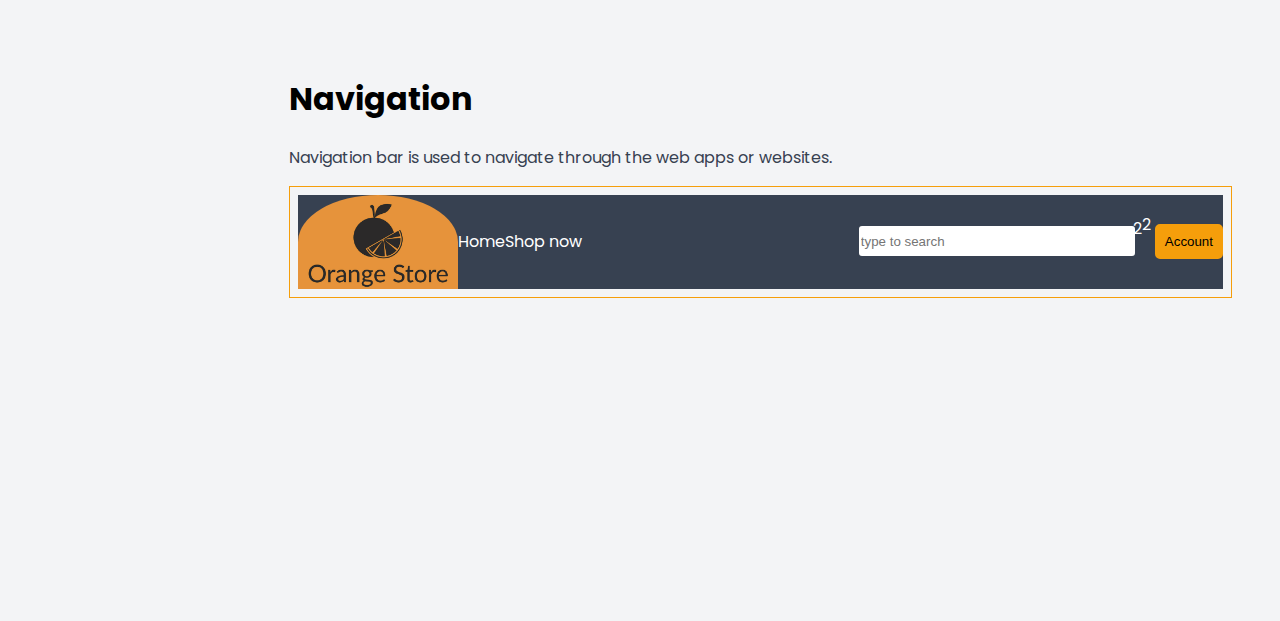
==== commit ebe7d19f: "refactor- changes in buttons" ====
--- a/docs.html
+++ b/docs.html
@@ -456,9 +456,9 @@
                                 <i class="fa-solid fa-cart-shopping fa-lg"></i>
                              <span class="cart-badge ">2</span>
                              </div>
-                             <div>
+                             <!-- <div> -->
                                 <button class="btn btn-primary">Account</button>
-                             </div>
+                             <!-- </div> -->
                          </div>
                     </div>
                 </div>
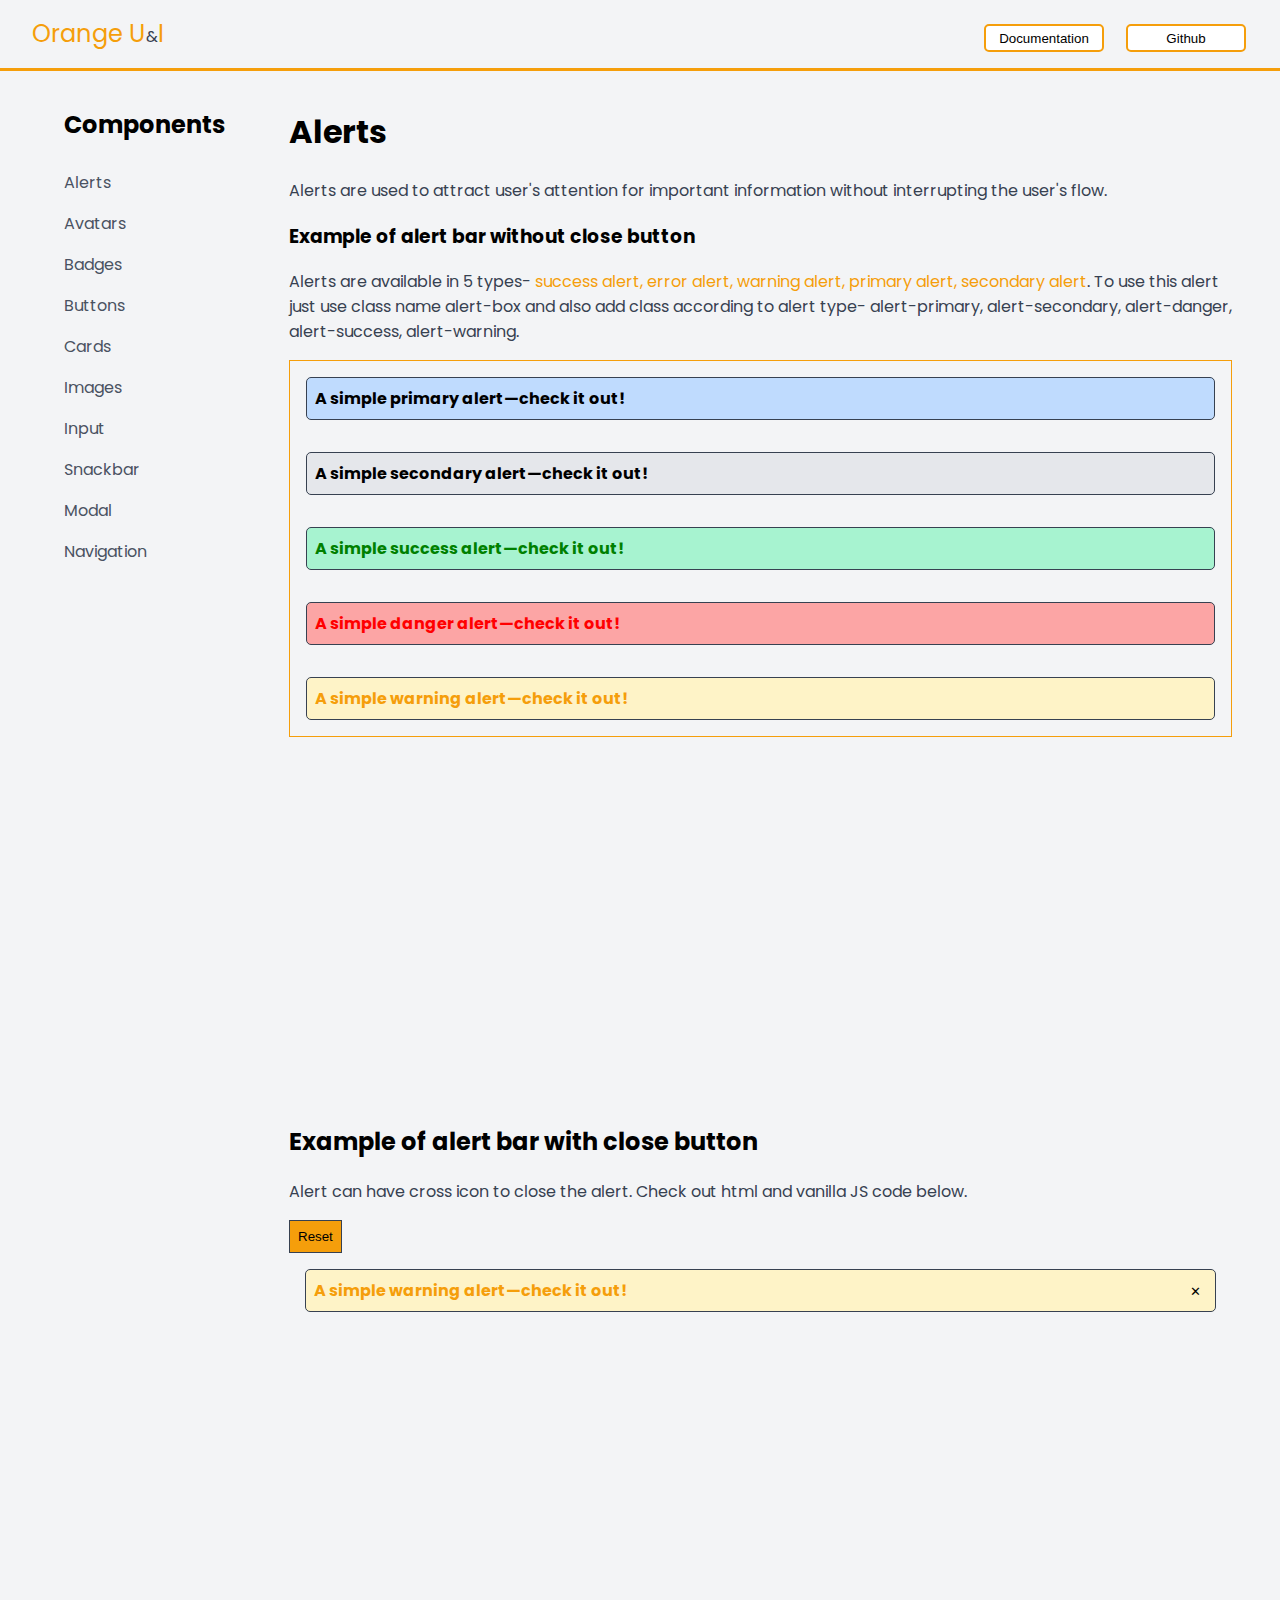
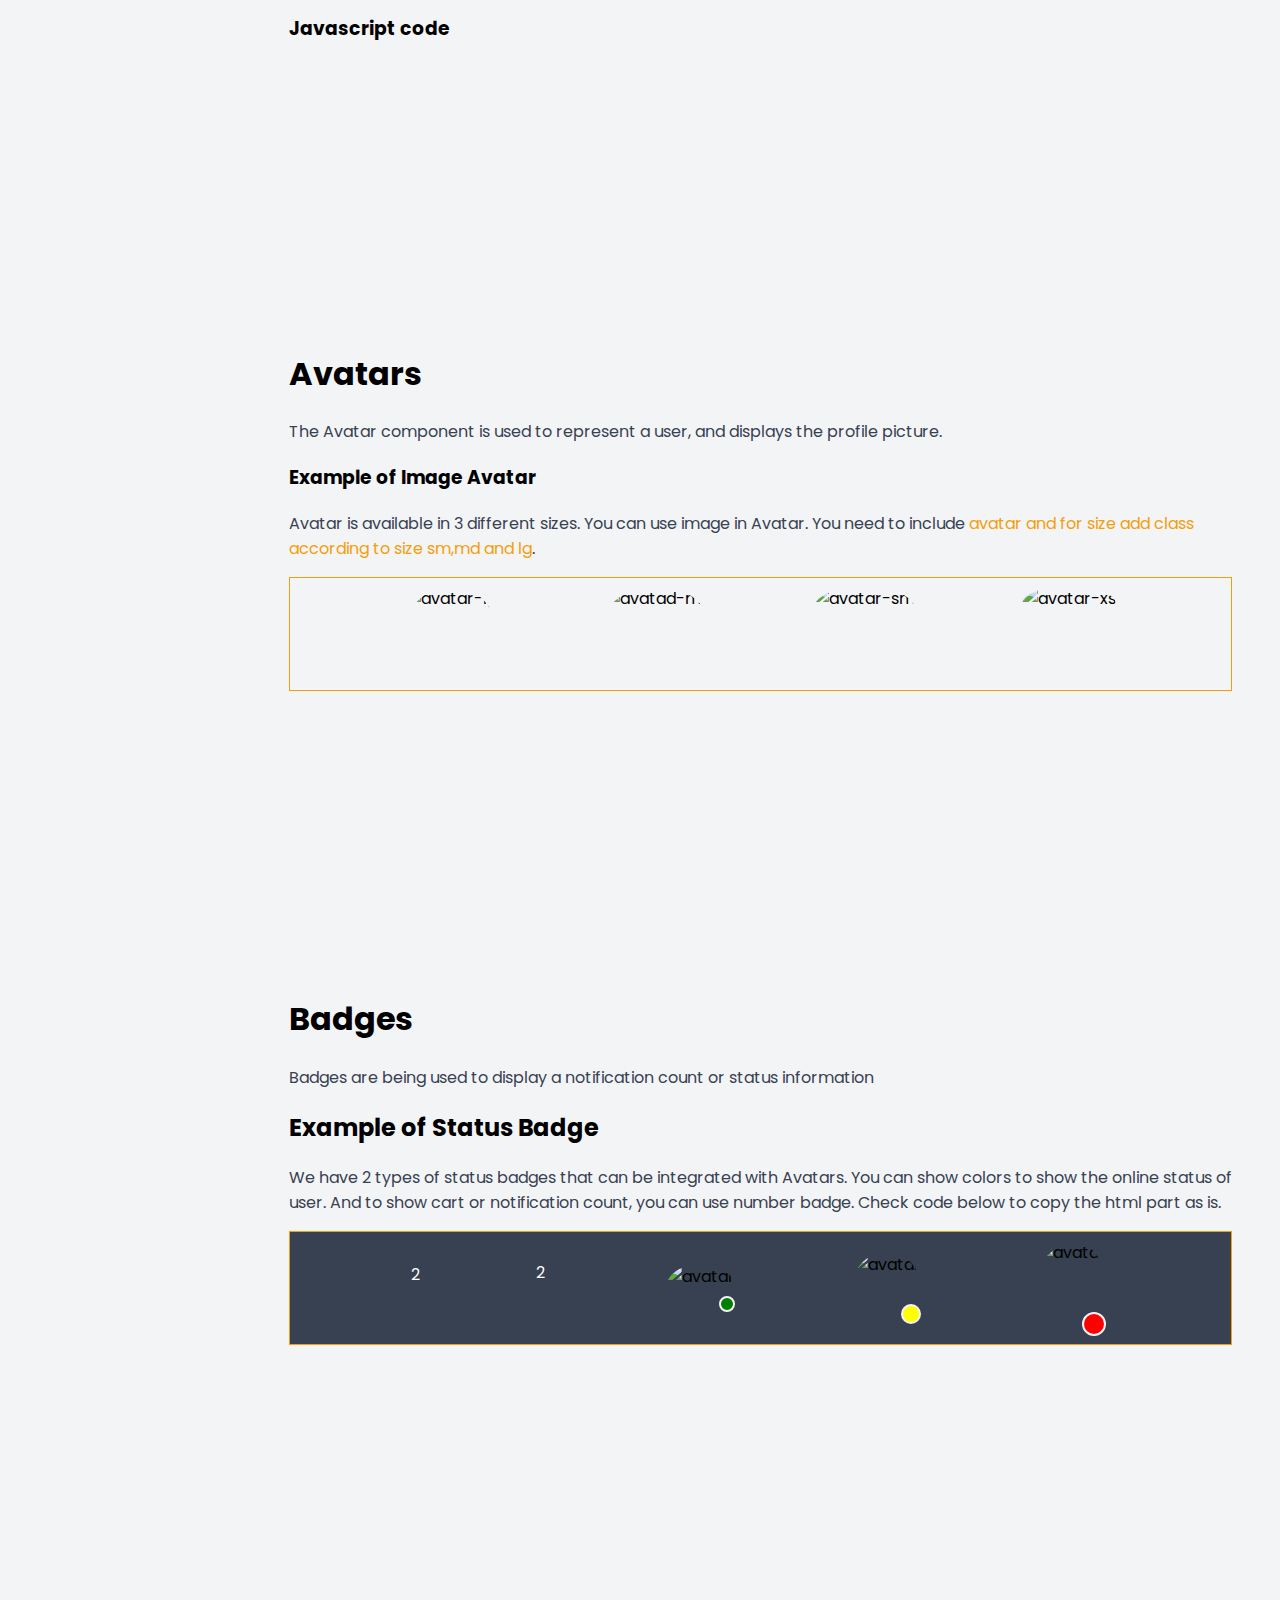
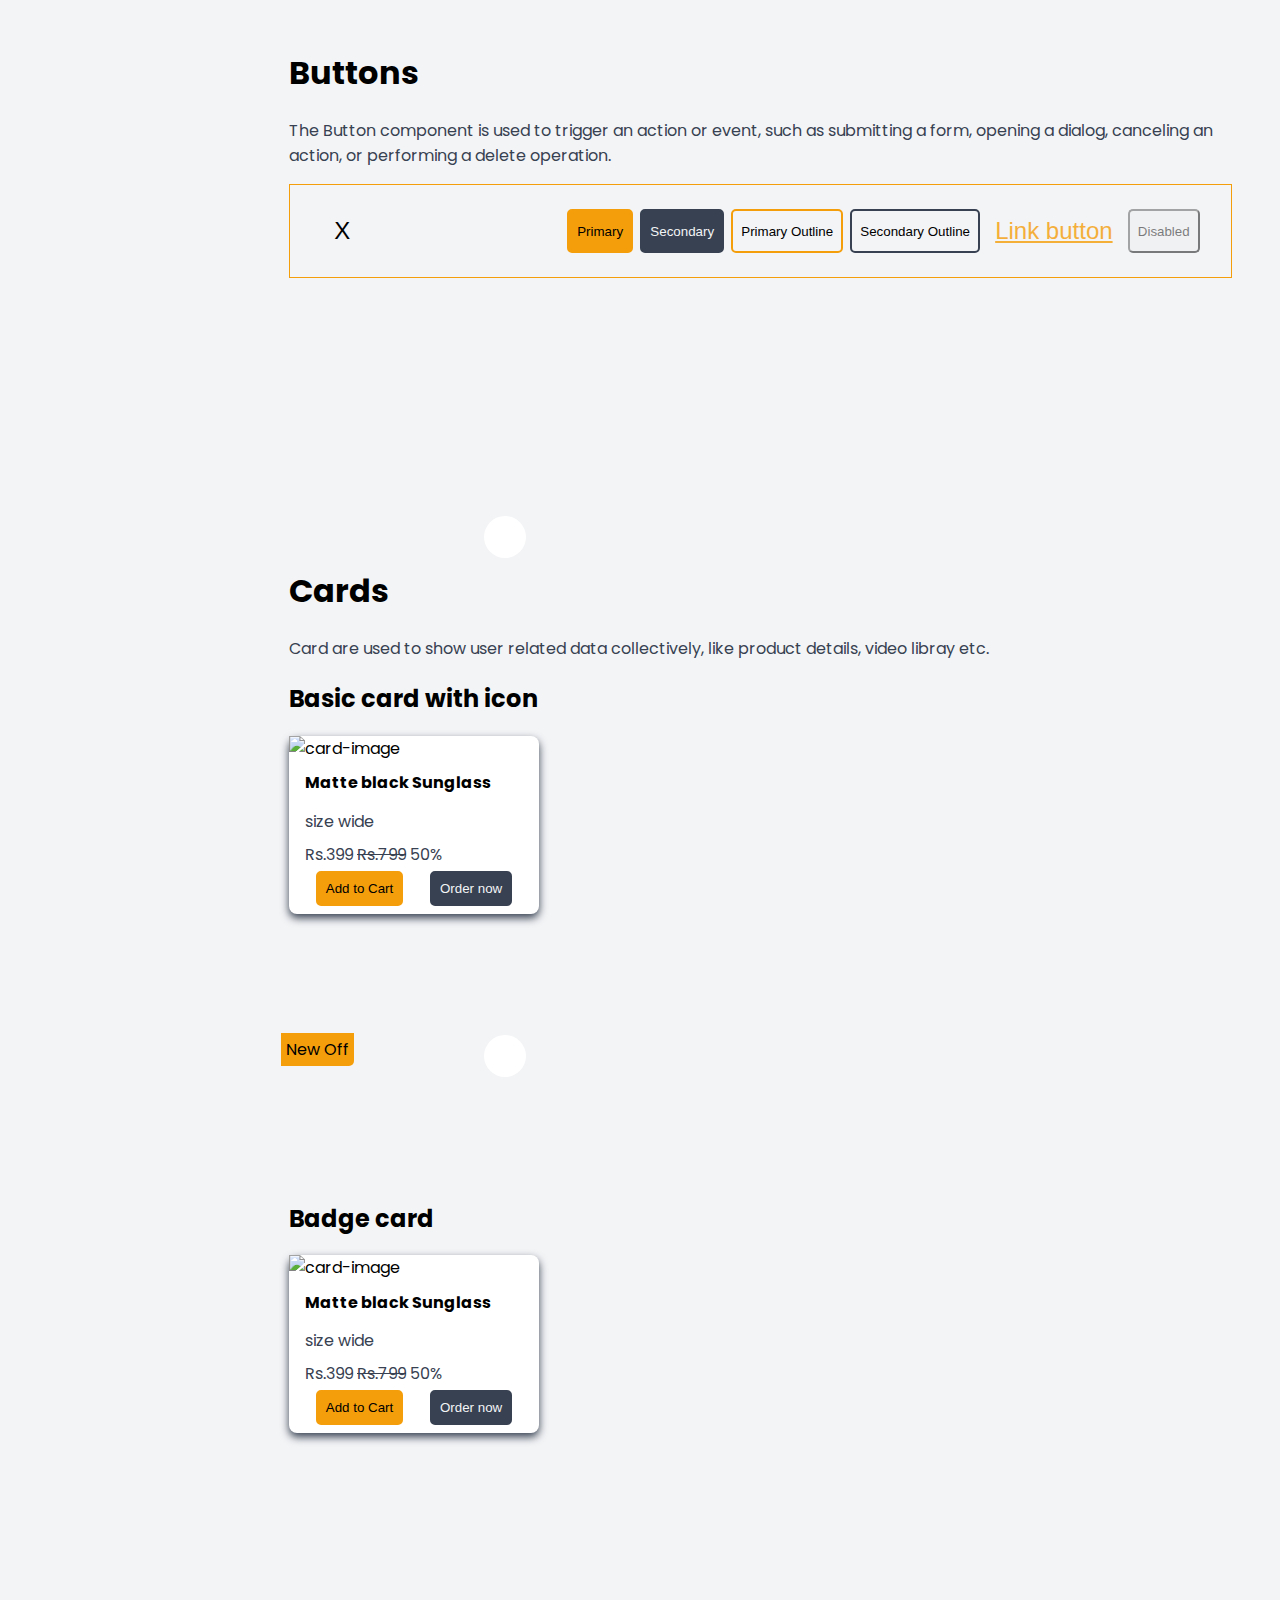
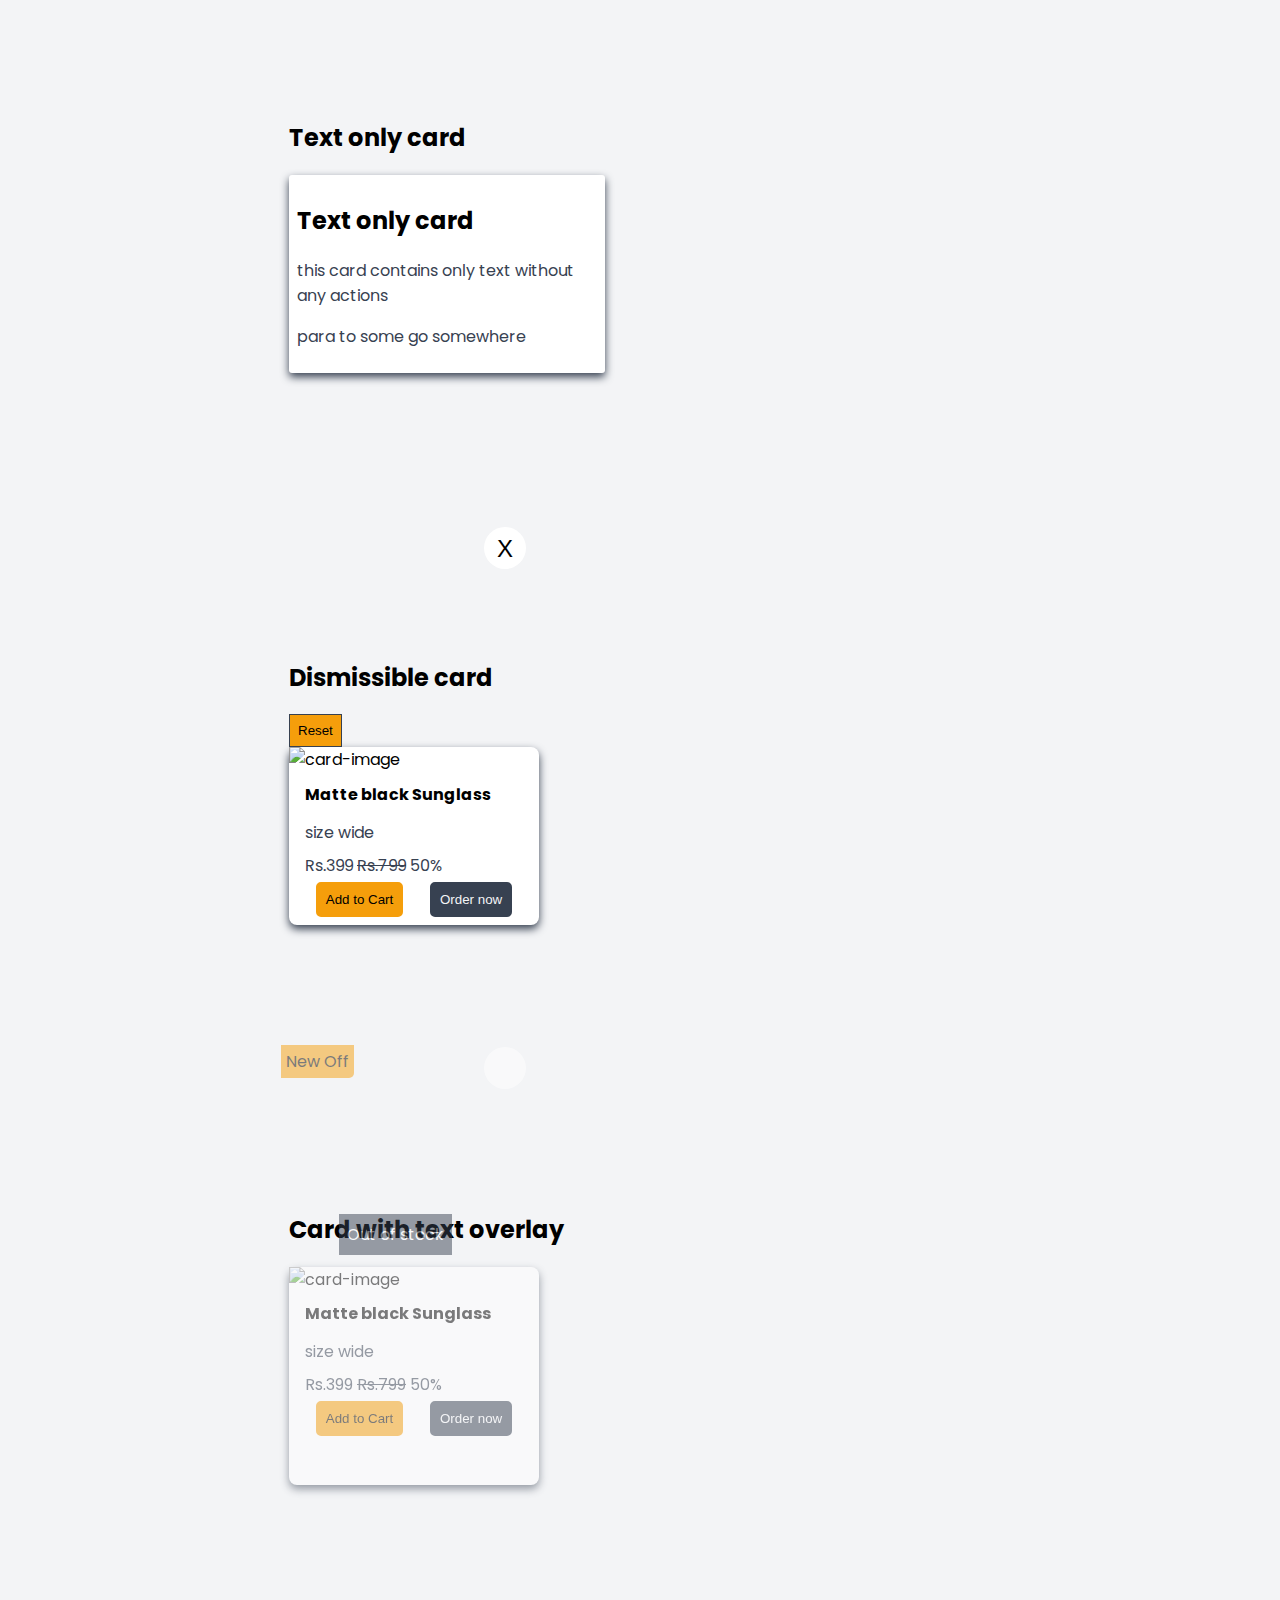
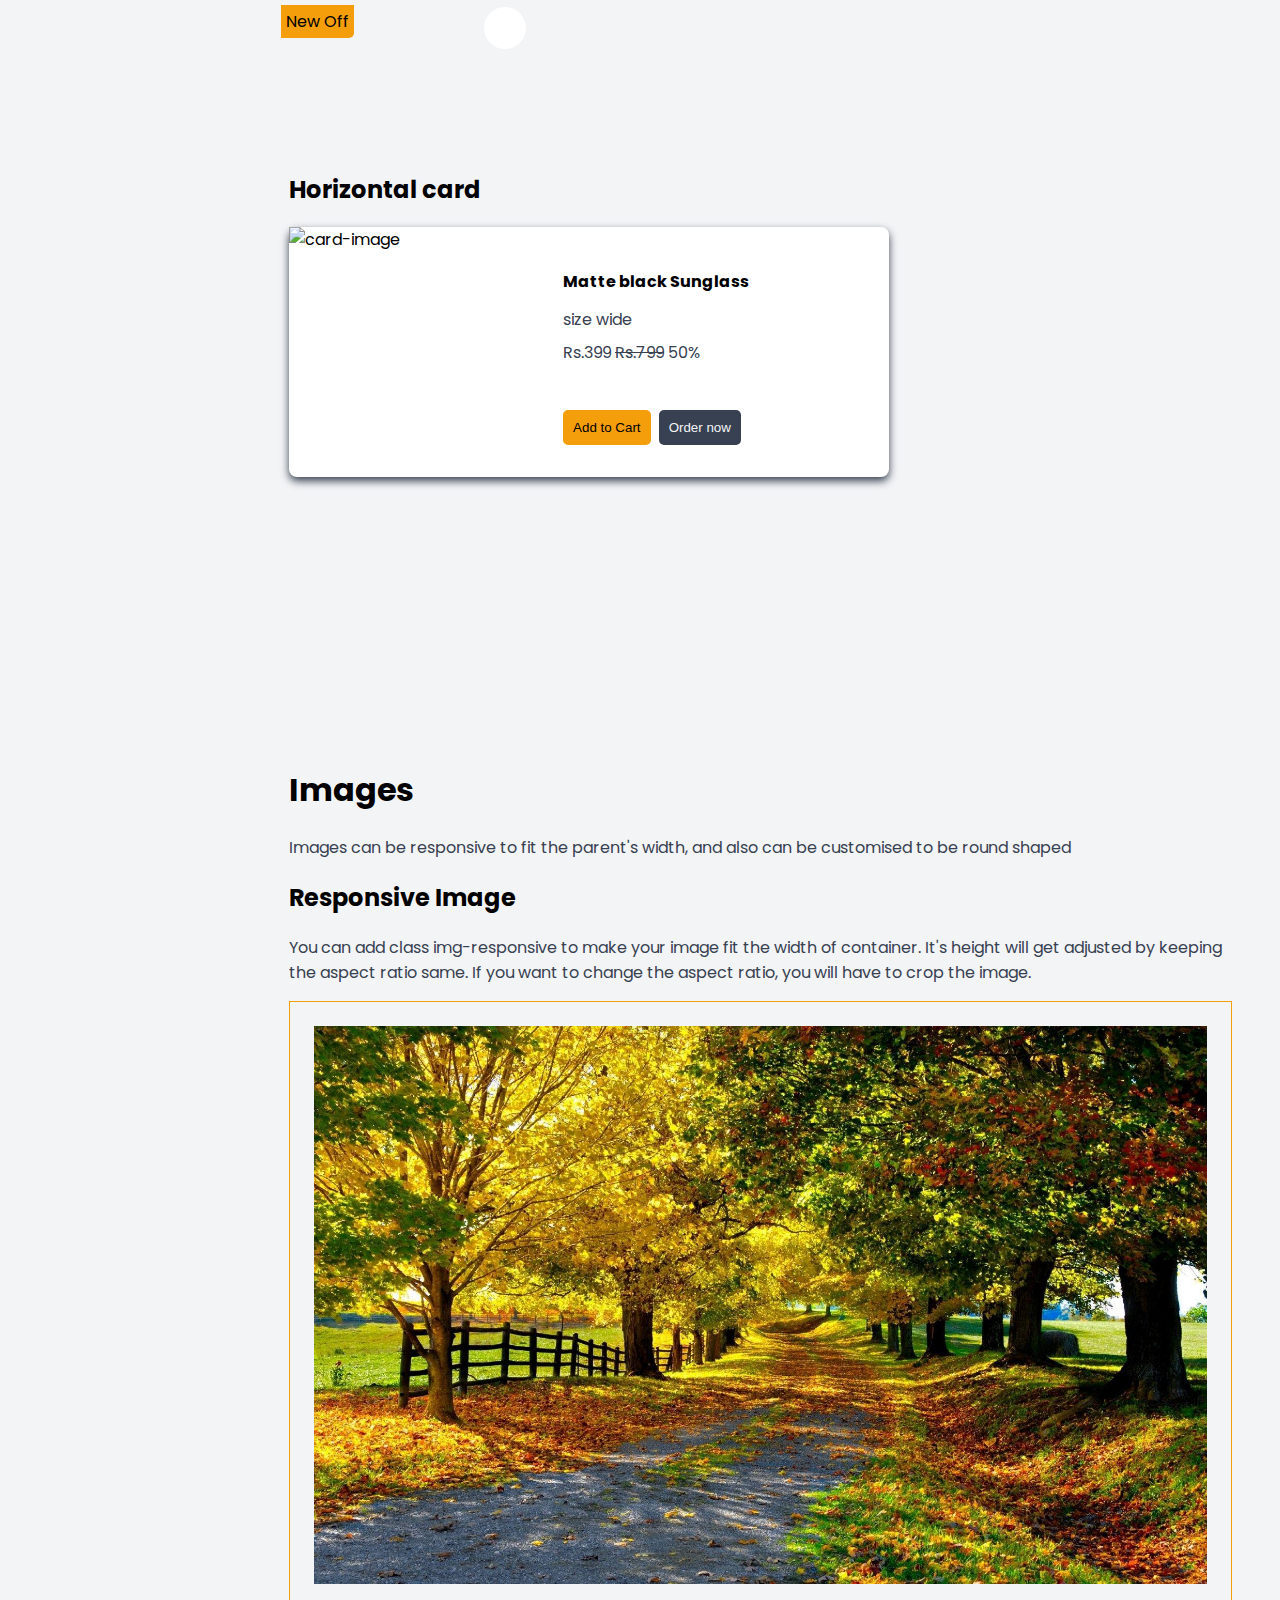
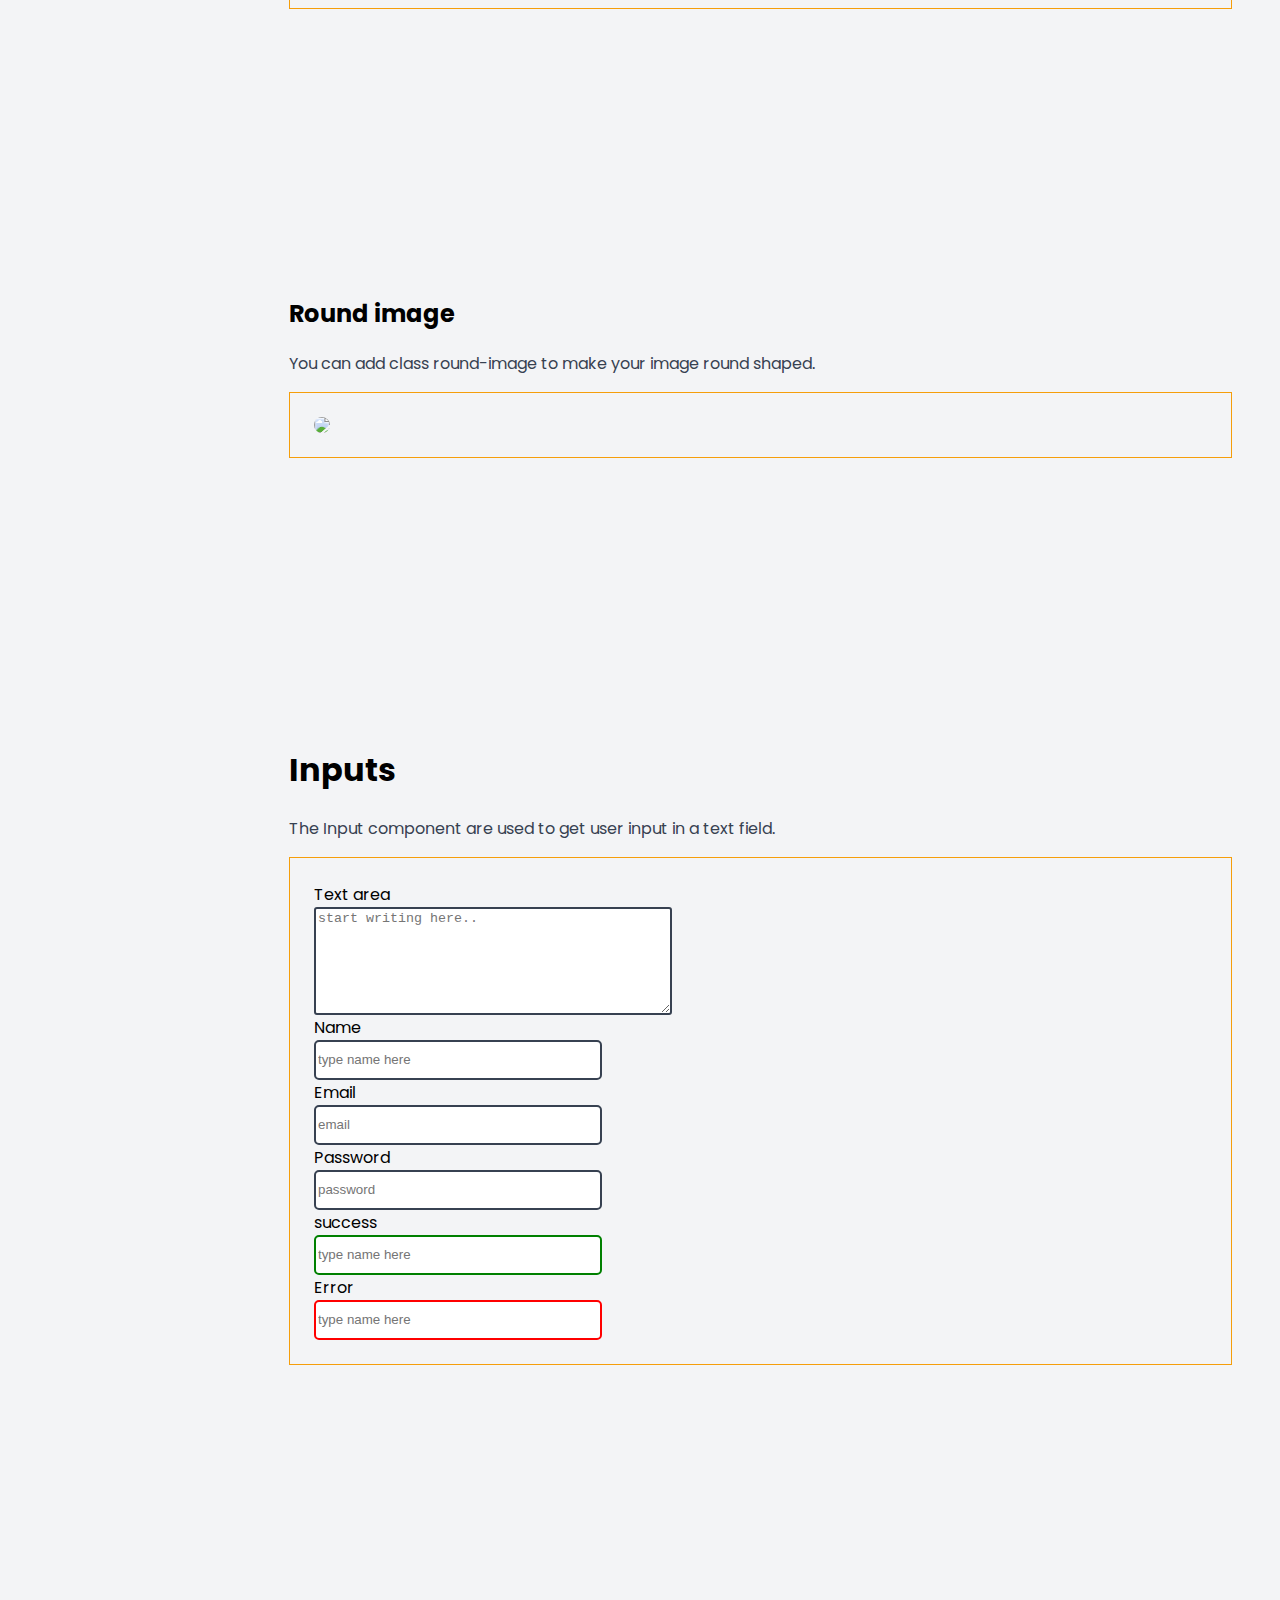
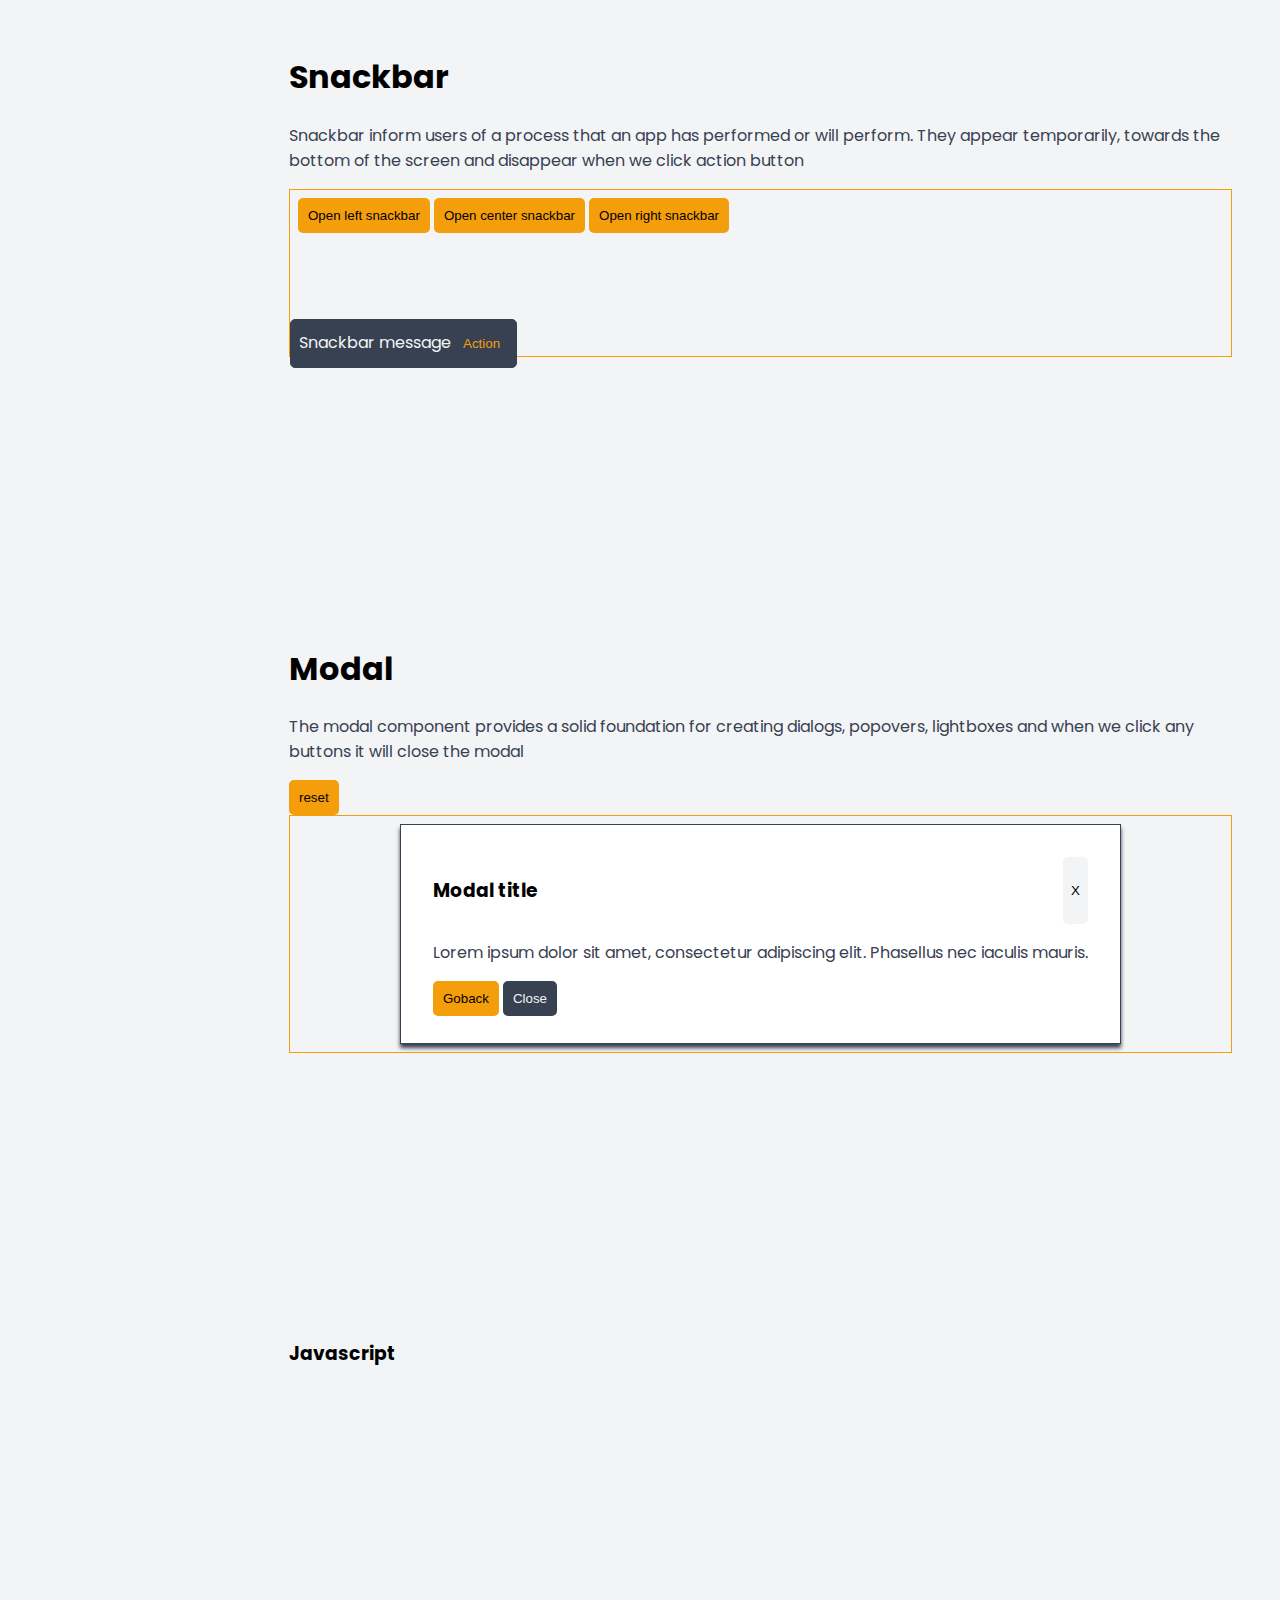
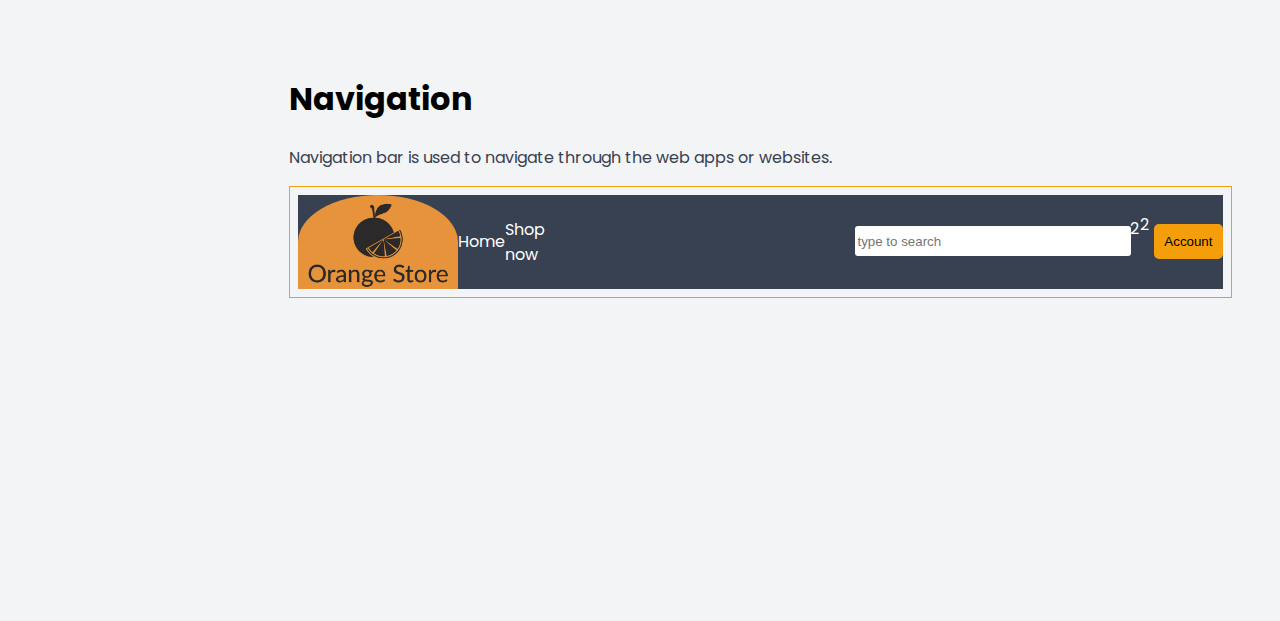
==== commit e058d289: "refactor - changes in navigation component" ====
--- a/docs.html
+++ b/docs.html
@@ -439,8 +439,8 @@
                 <p>Navigation bar is used to navigate through the web apps or websites.</p>
                 <div class="navigation-output">
                     <div class="navigation-bar">
-                         <div class="nav-logo-LinkItems">
-                             <img class="image-logo" src="/Public/components/image/new-logo.png">
+                         <div class="nav-logo-LinkItems">   
+                            <img class="image-logo" src="/Public/components/image/new-logo.png">
                              <a class="text-logo" href="">Home</a>
                              <a class="text-logo" href="">Shop now</a>
                          </div>
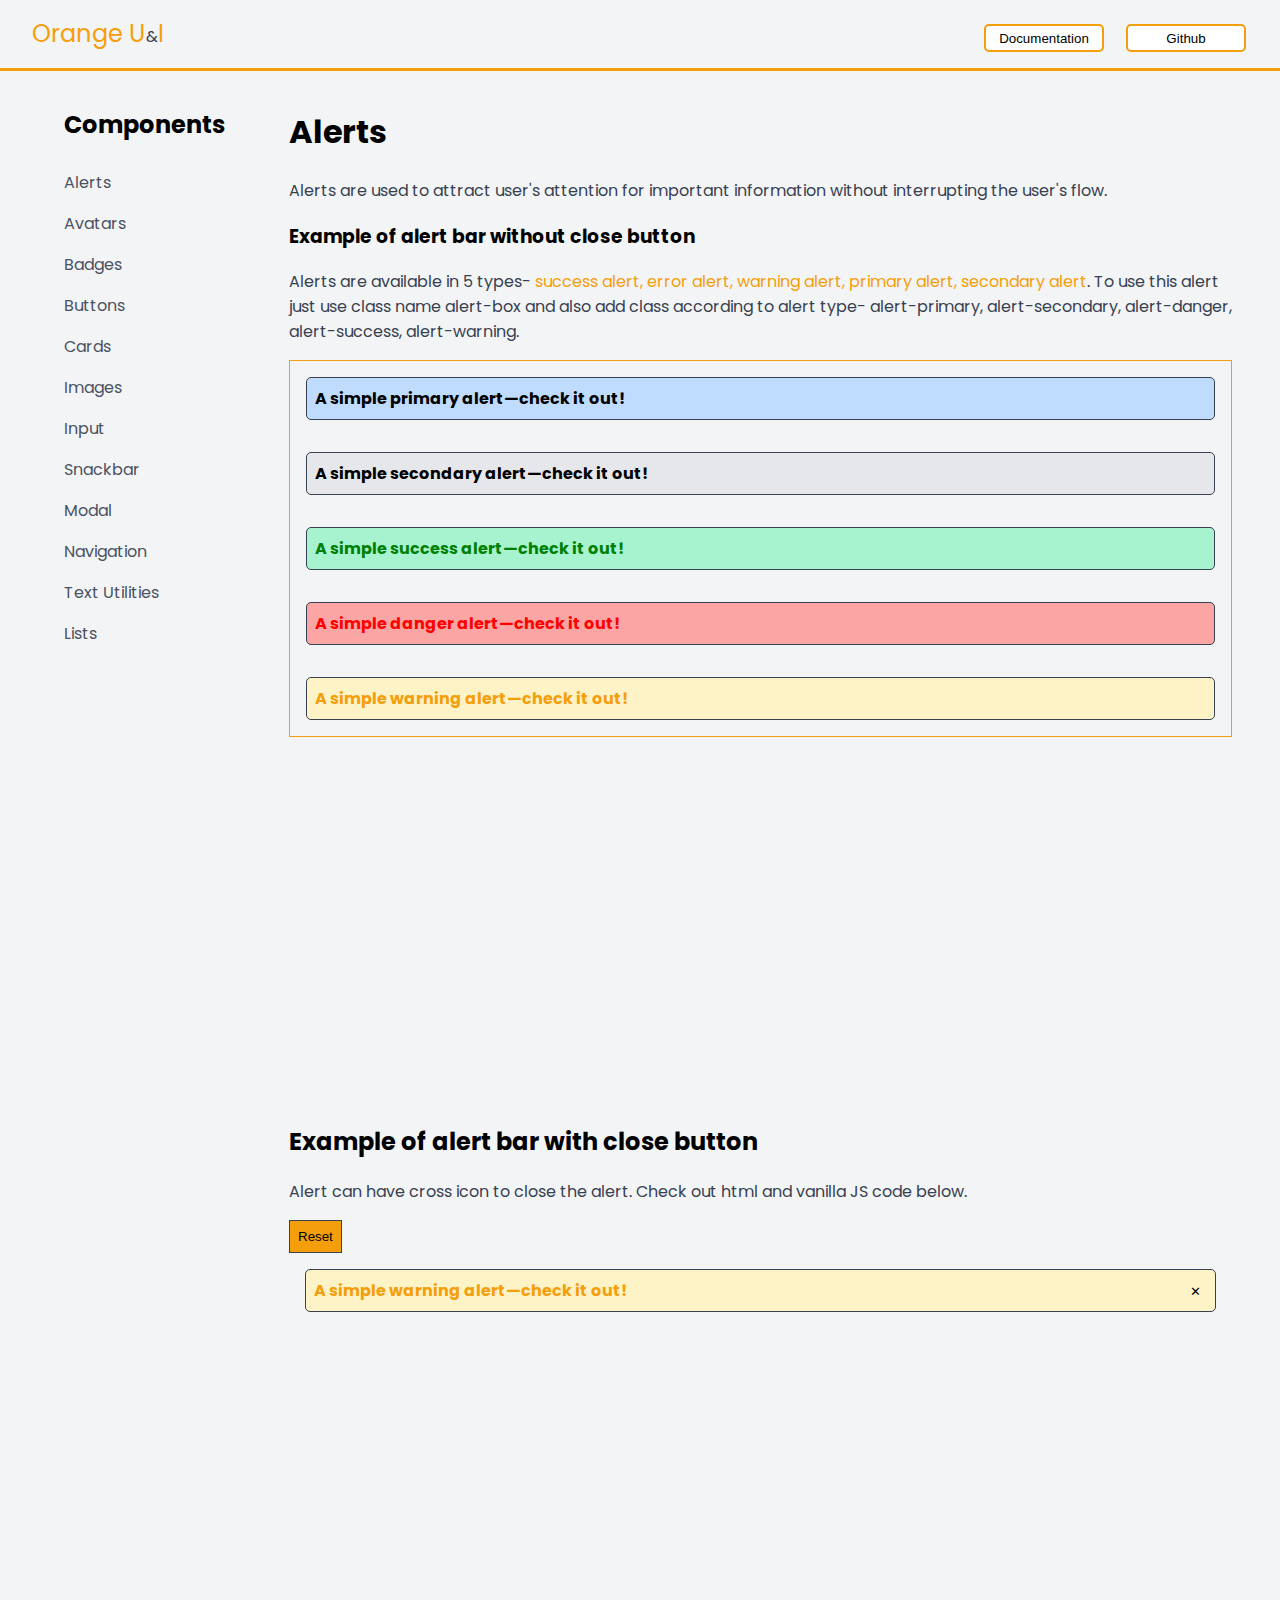
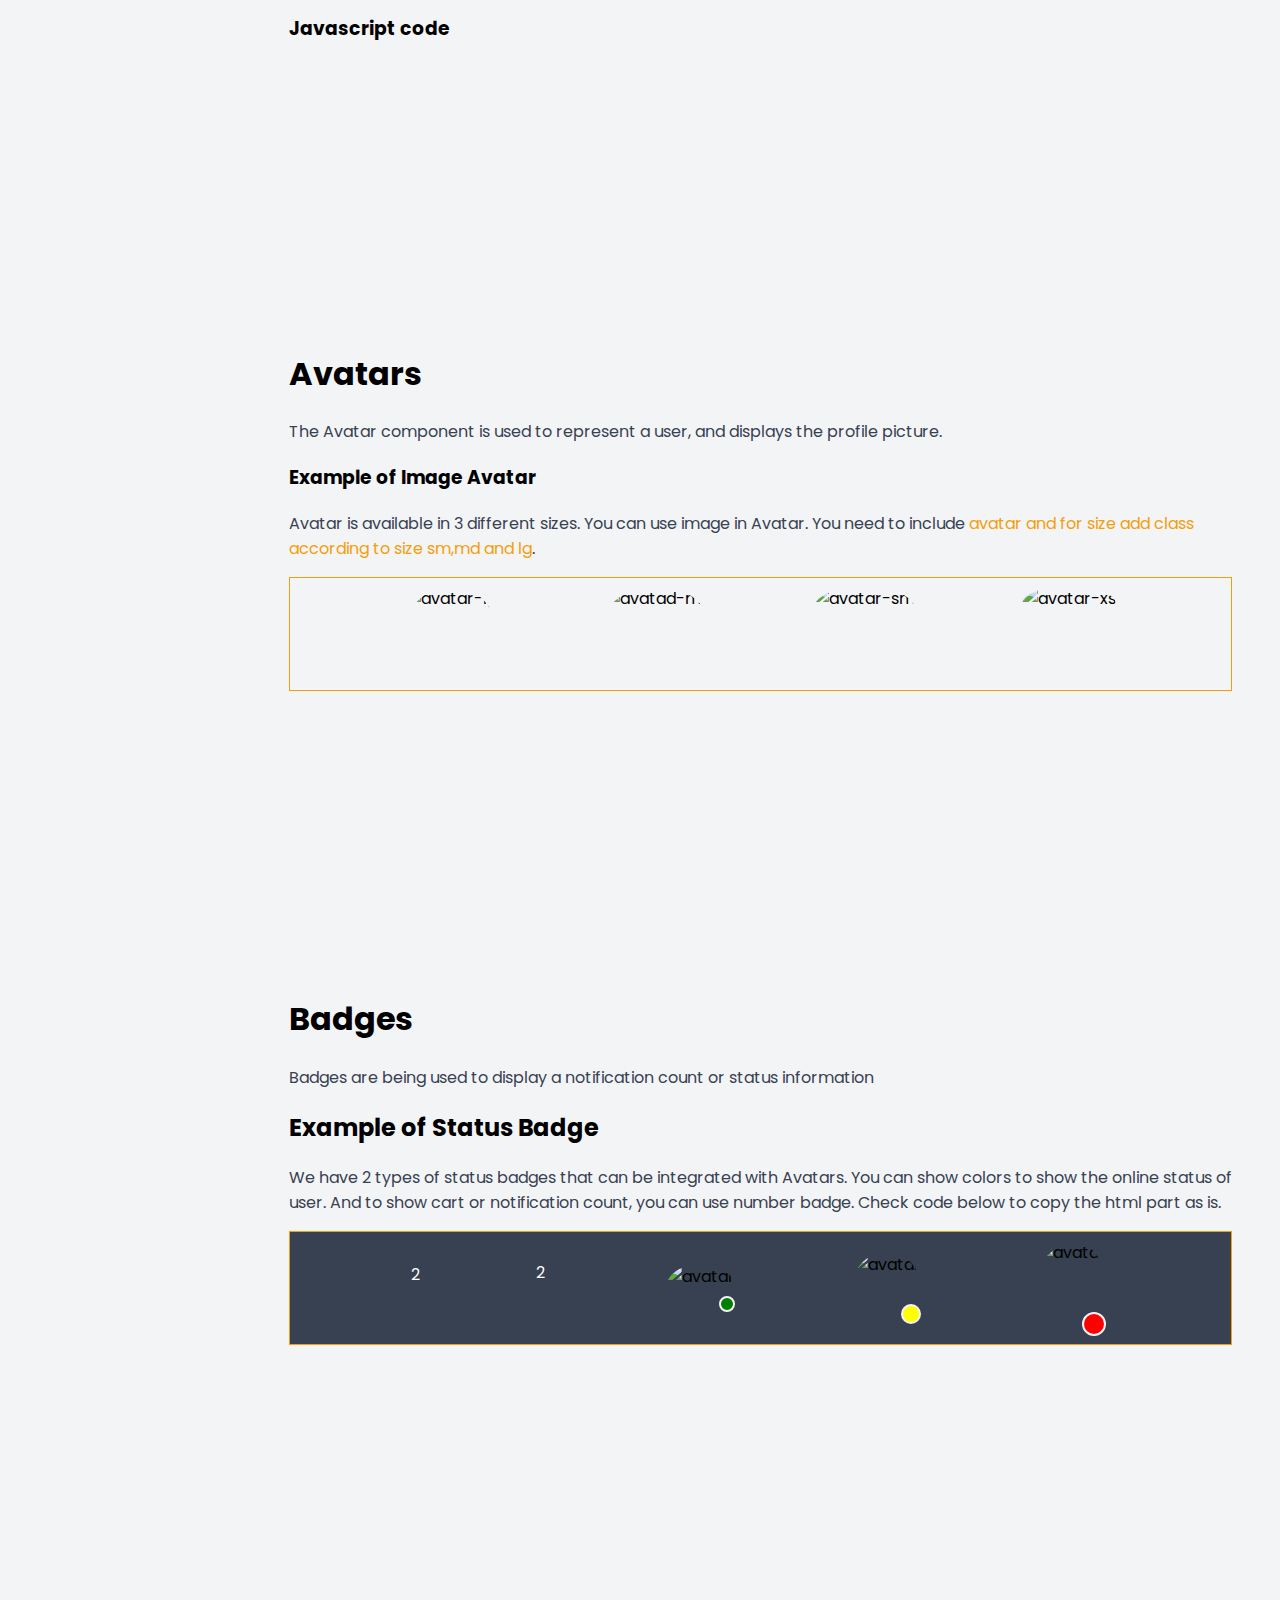
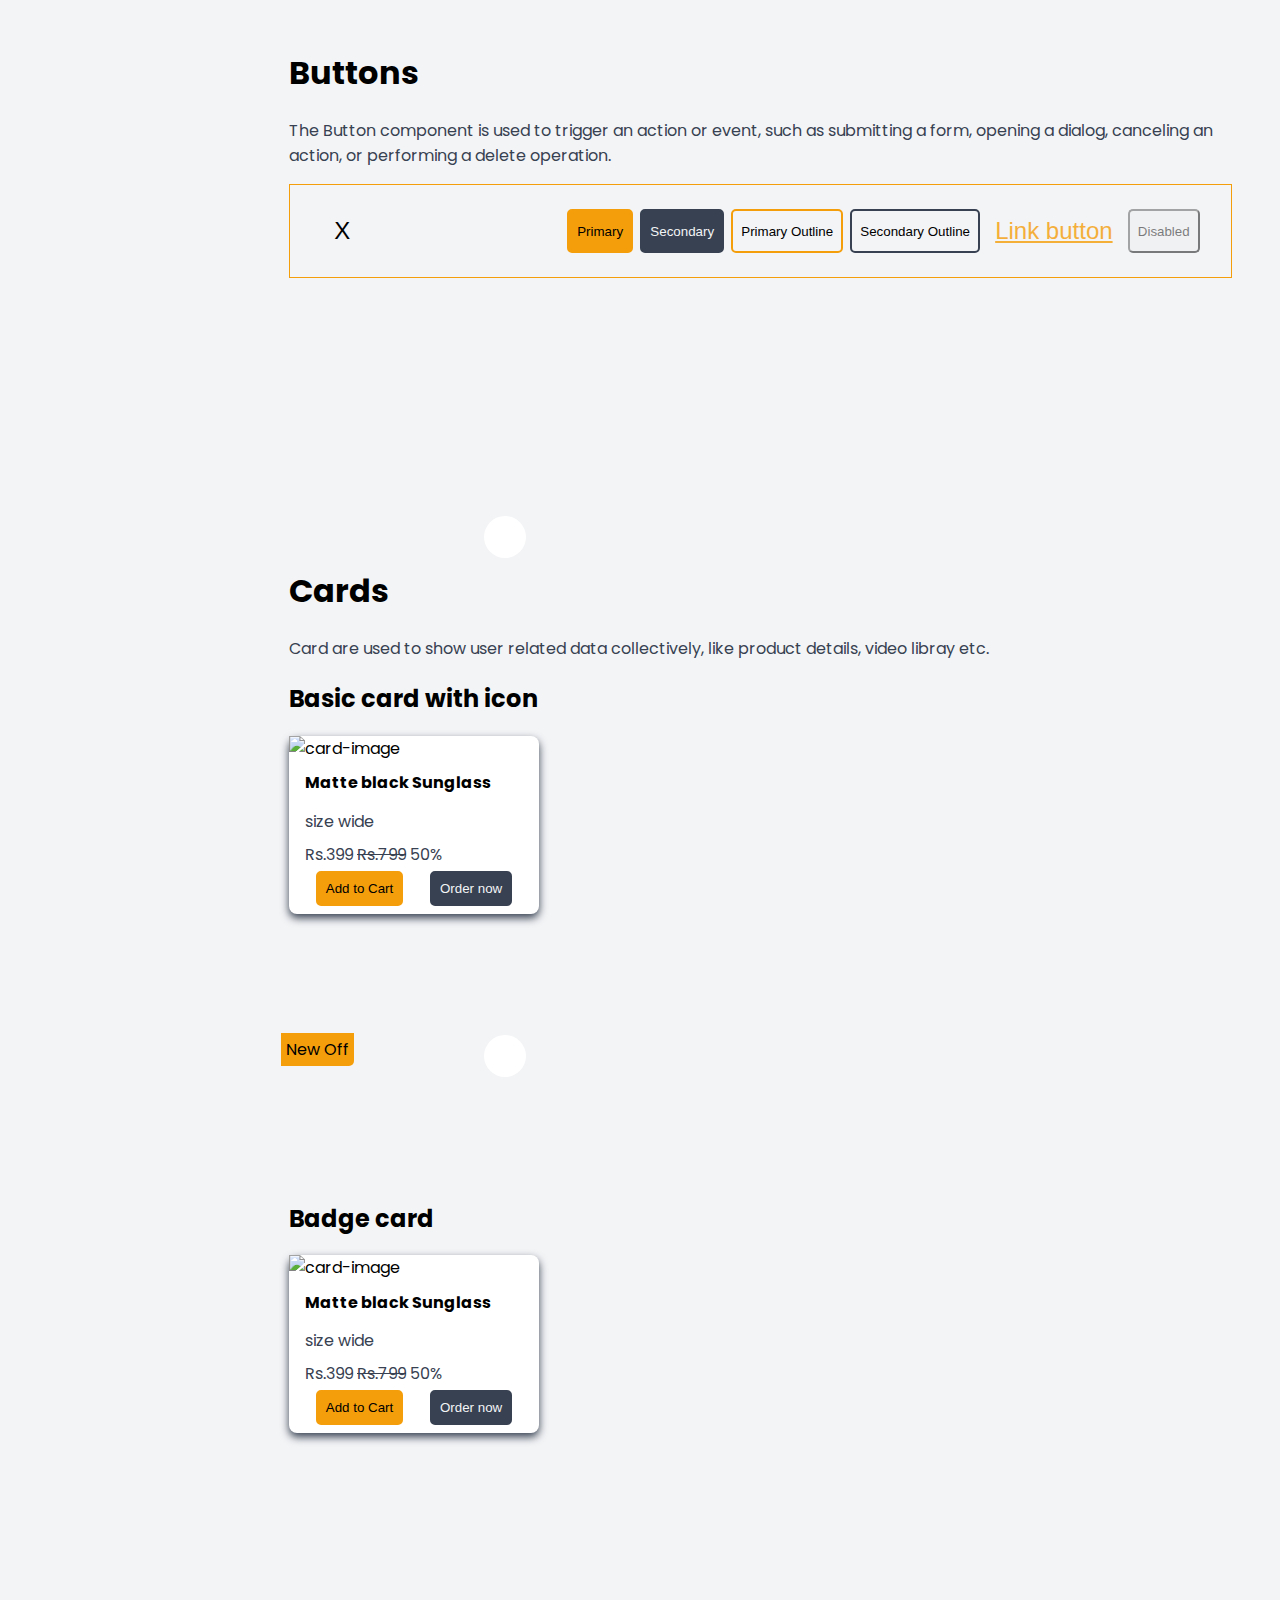
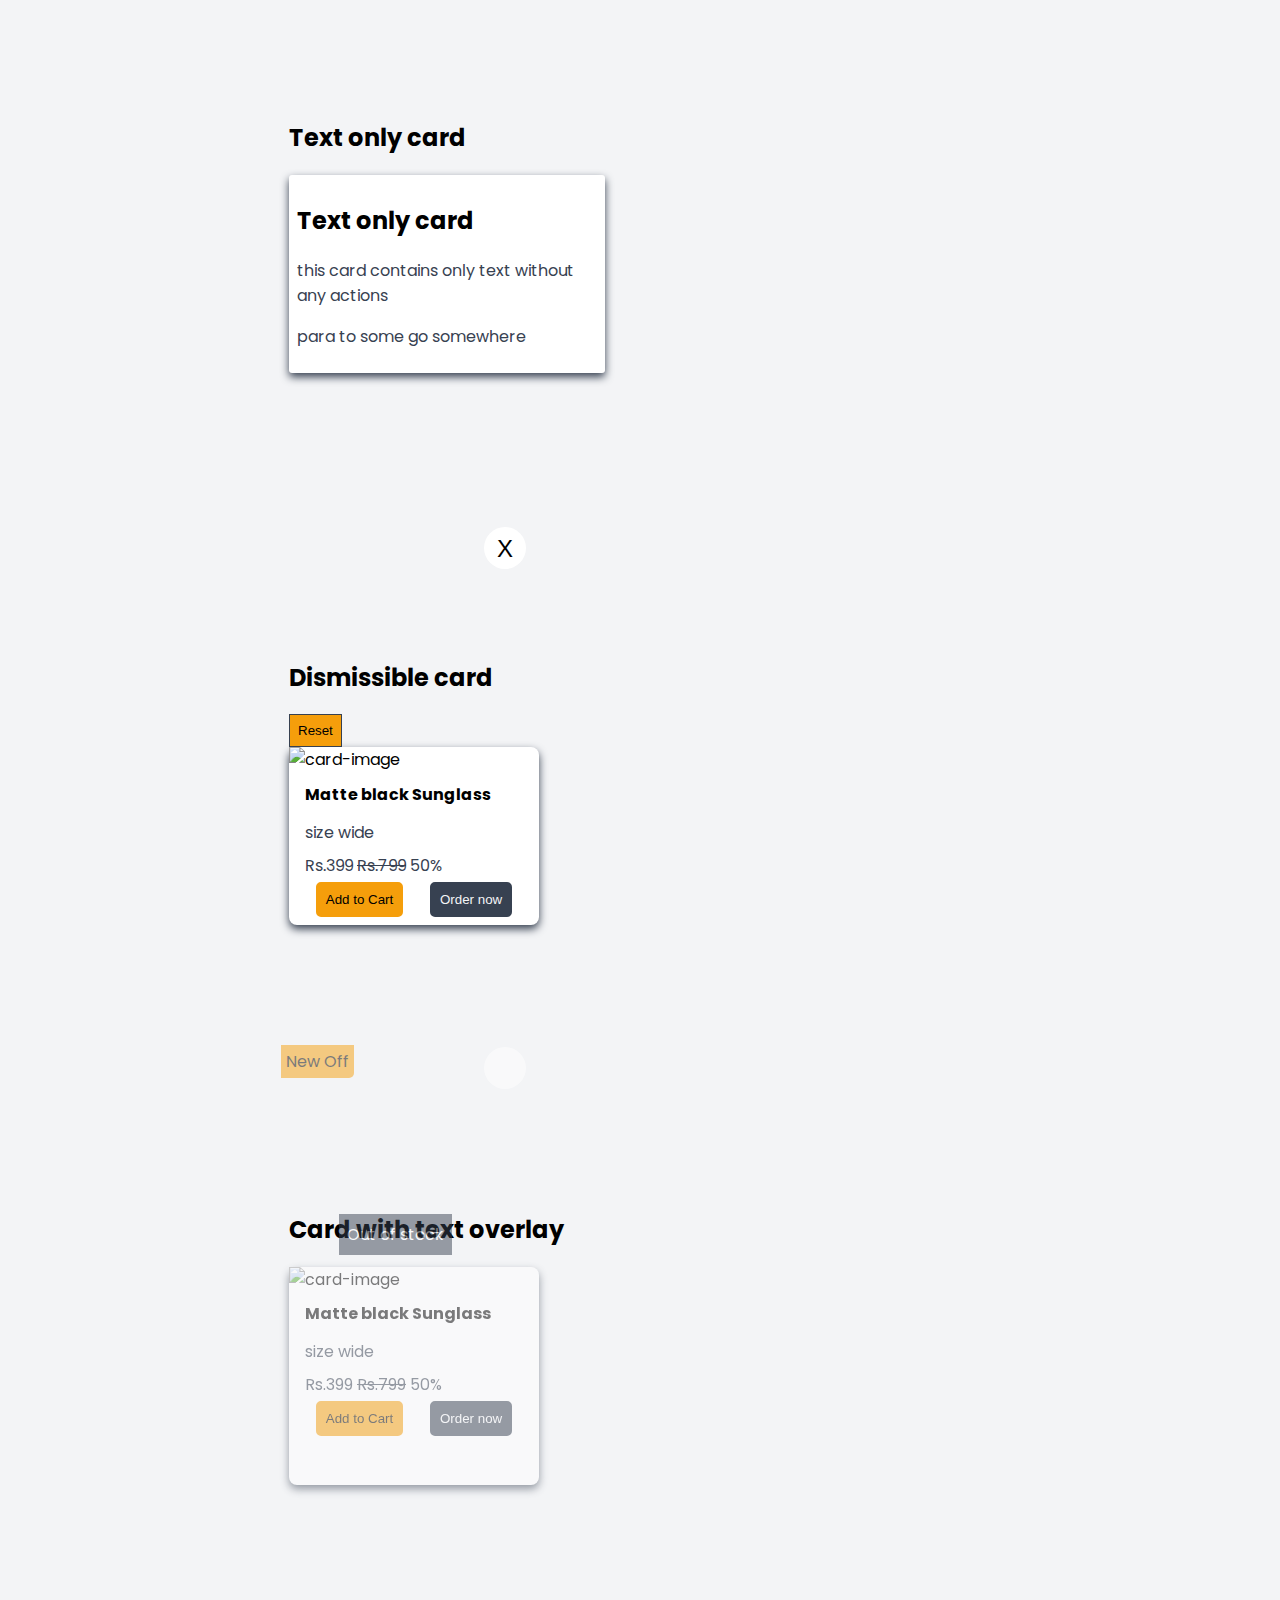
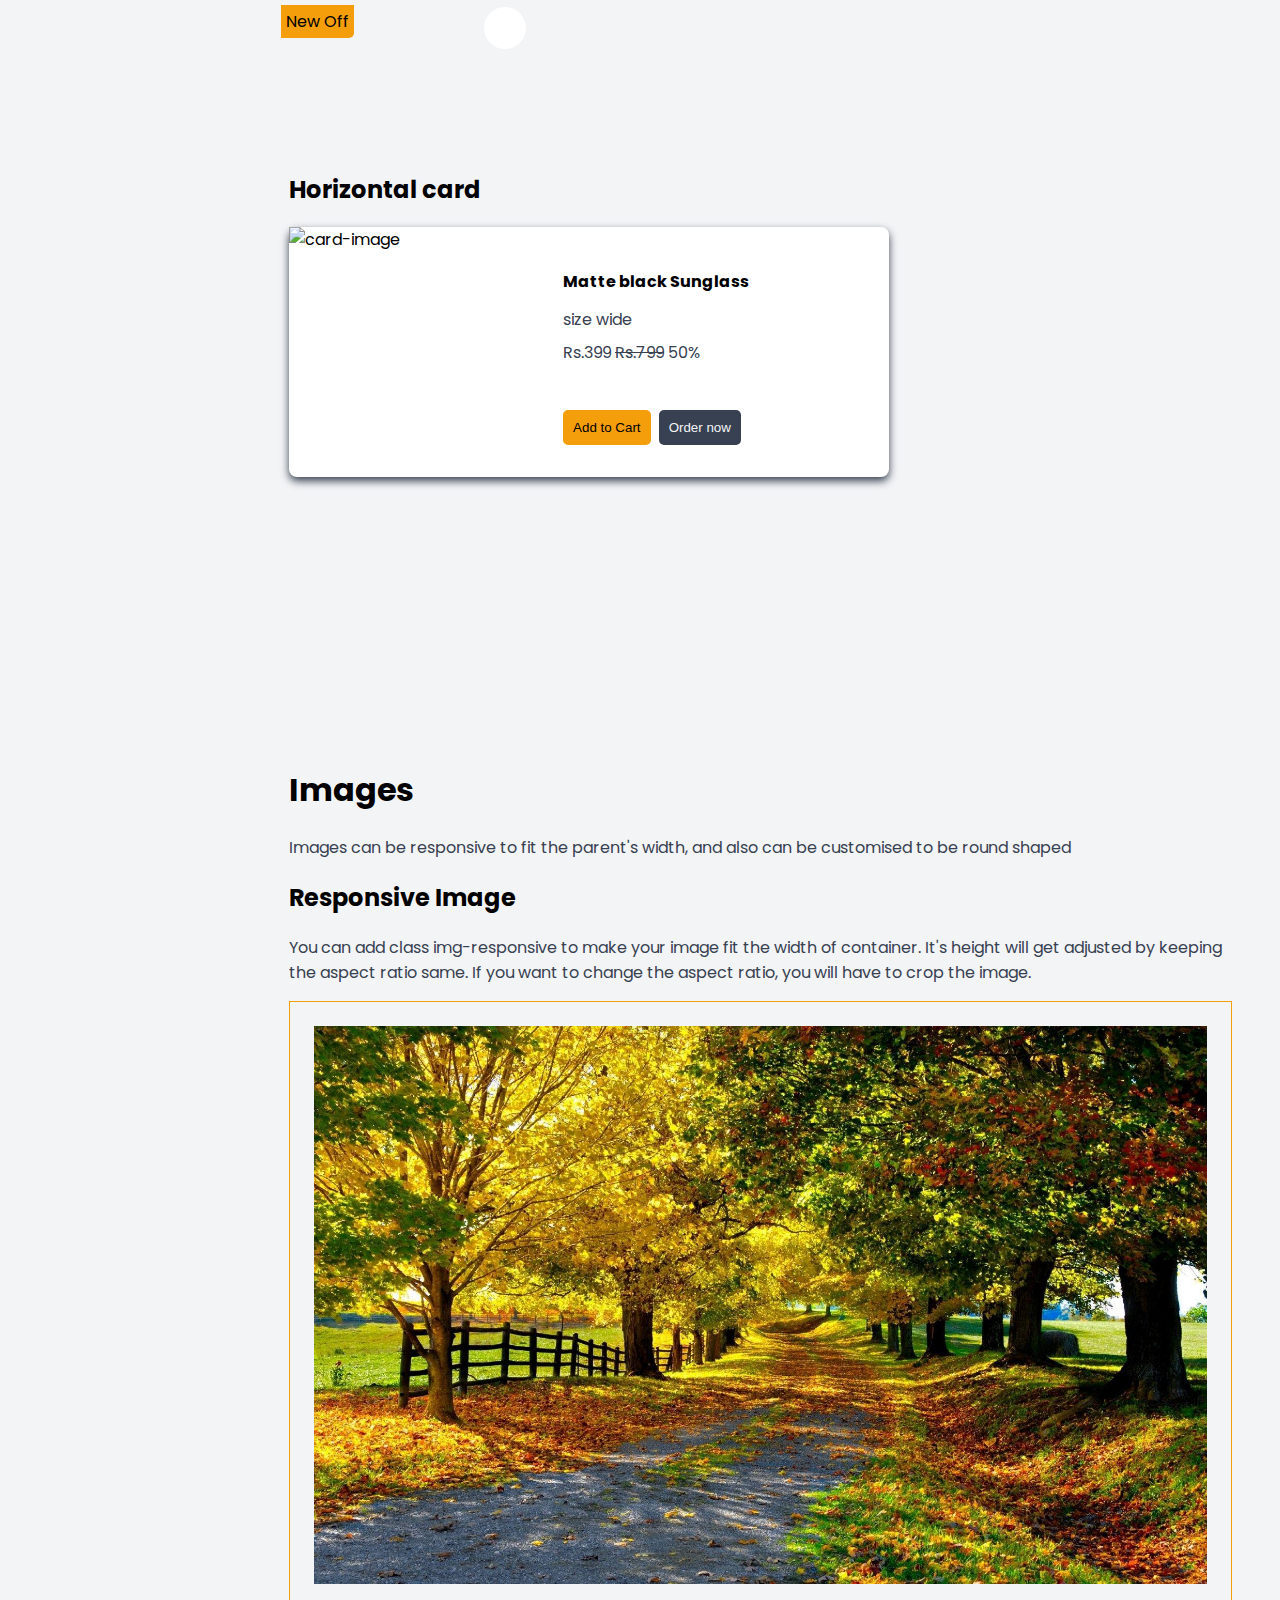
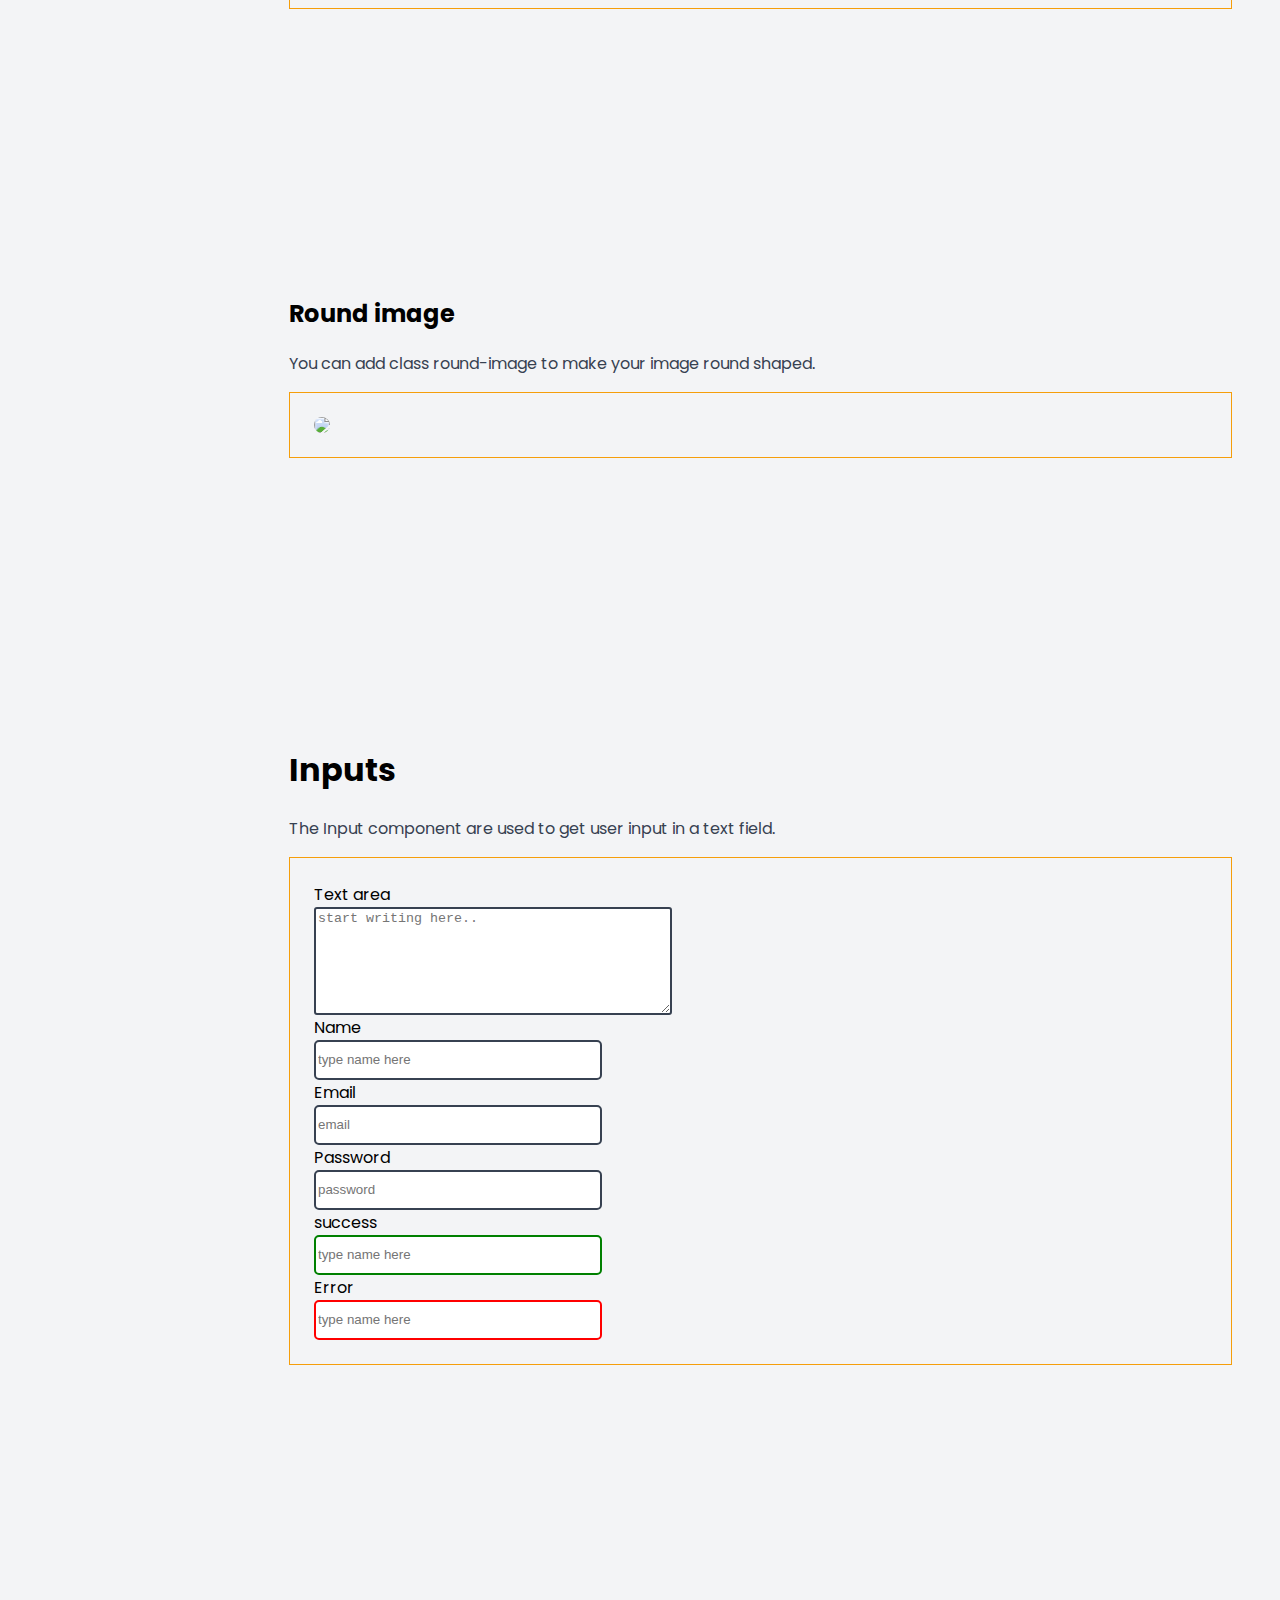
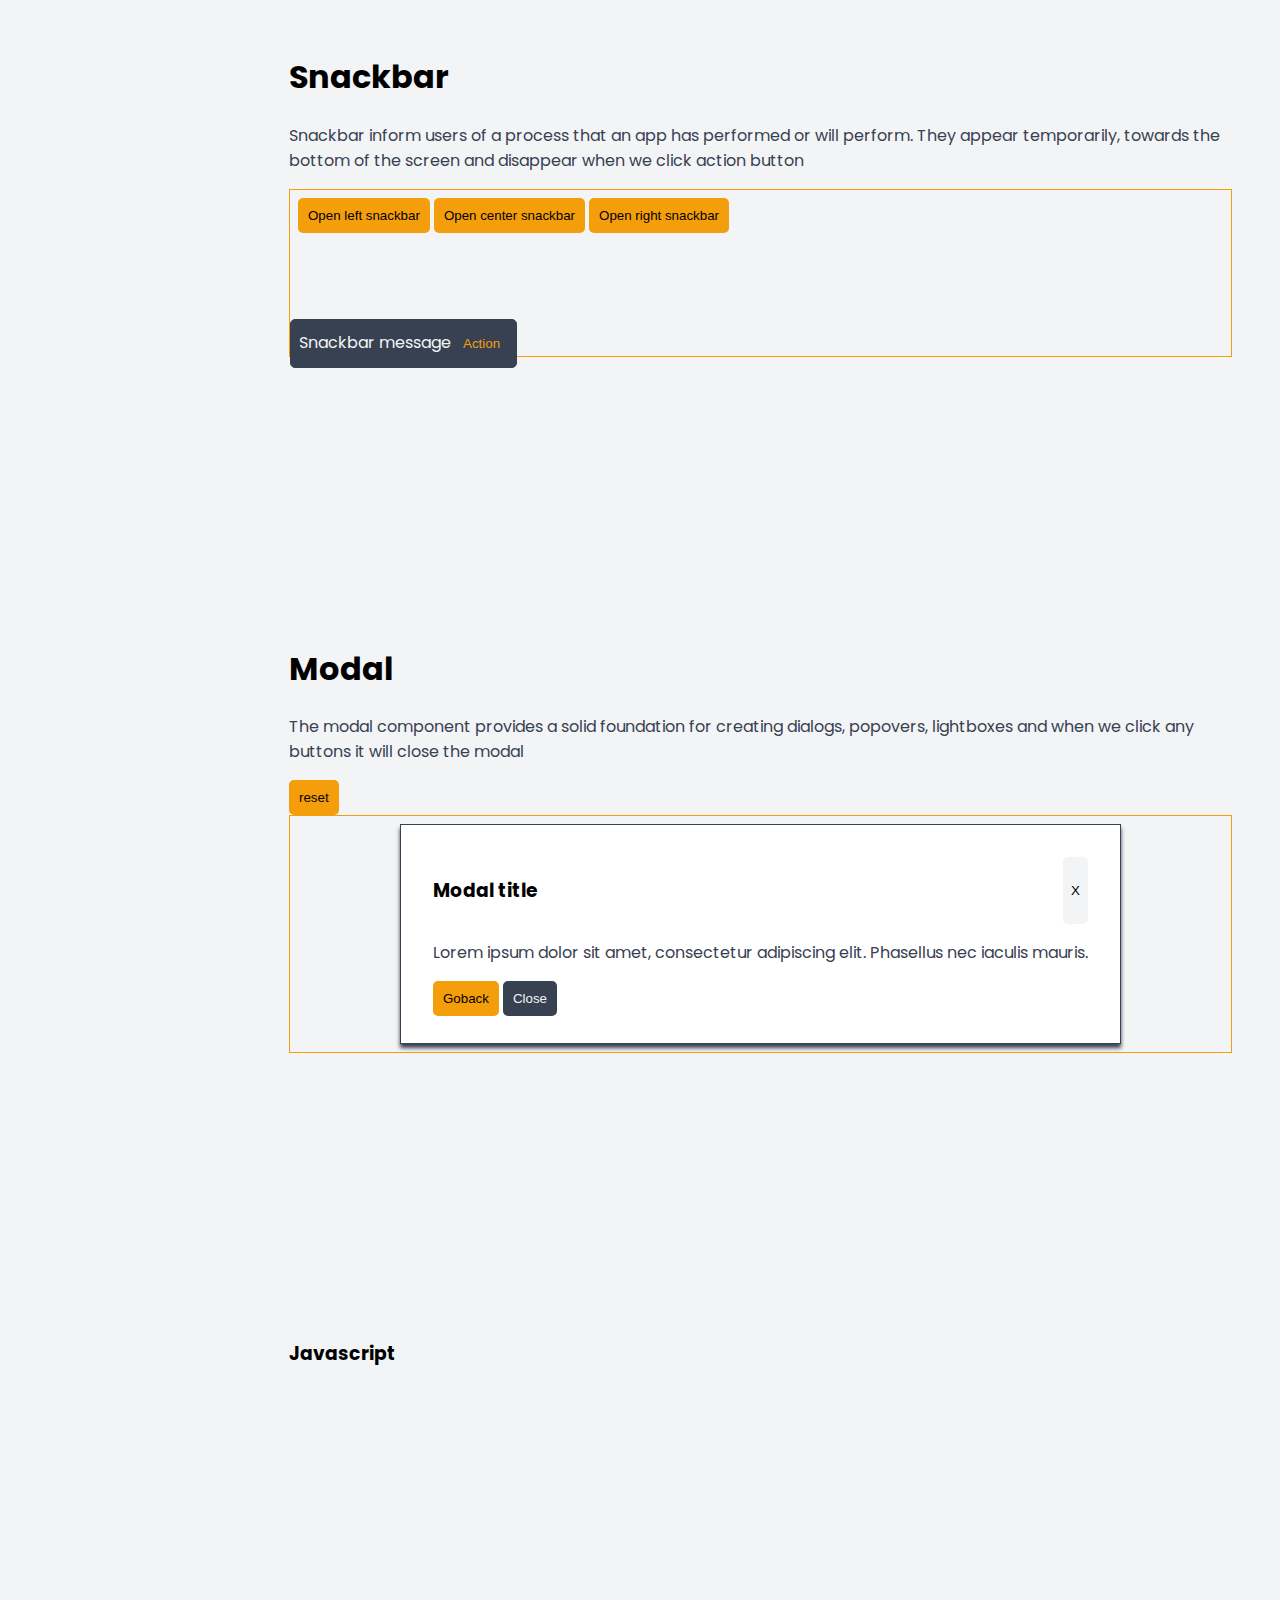
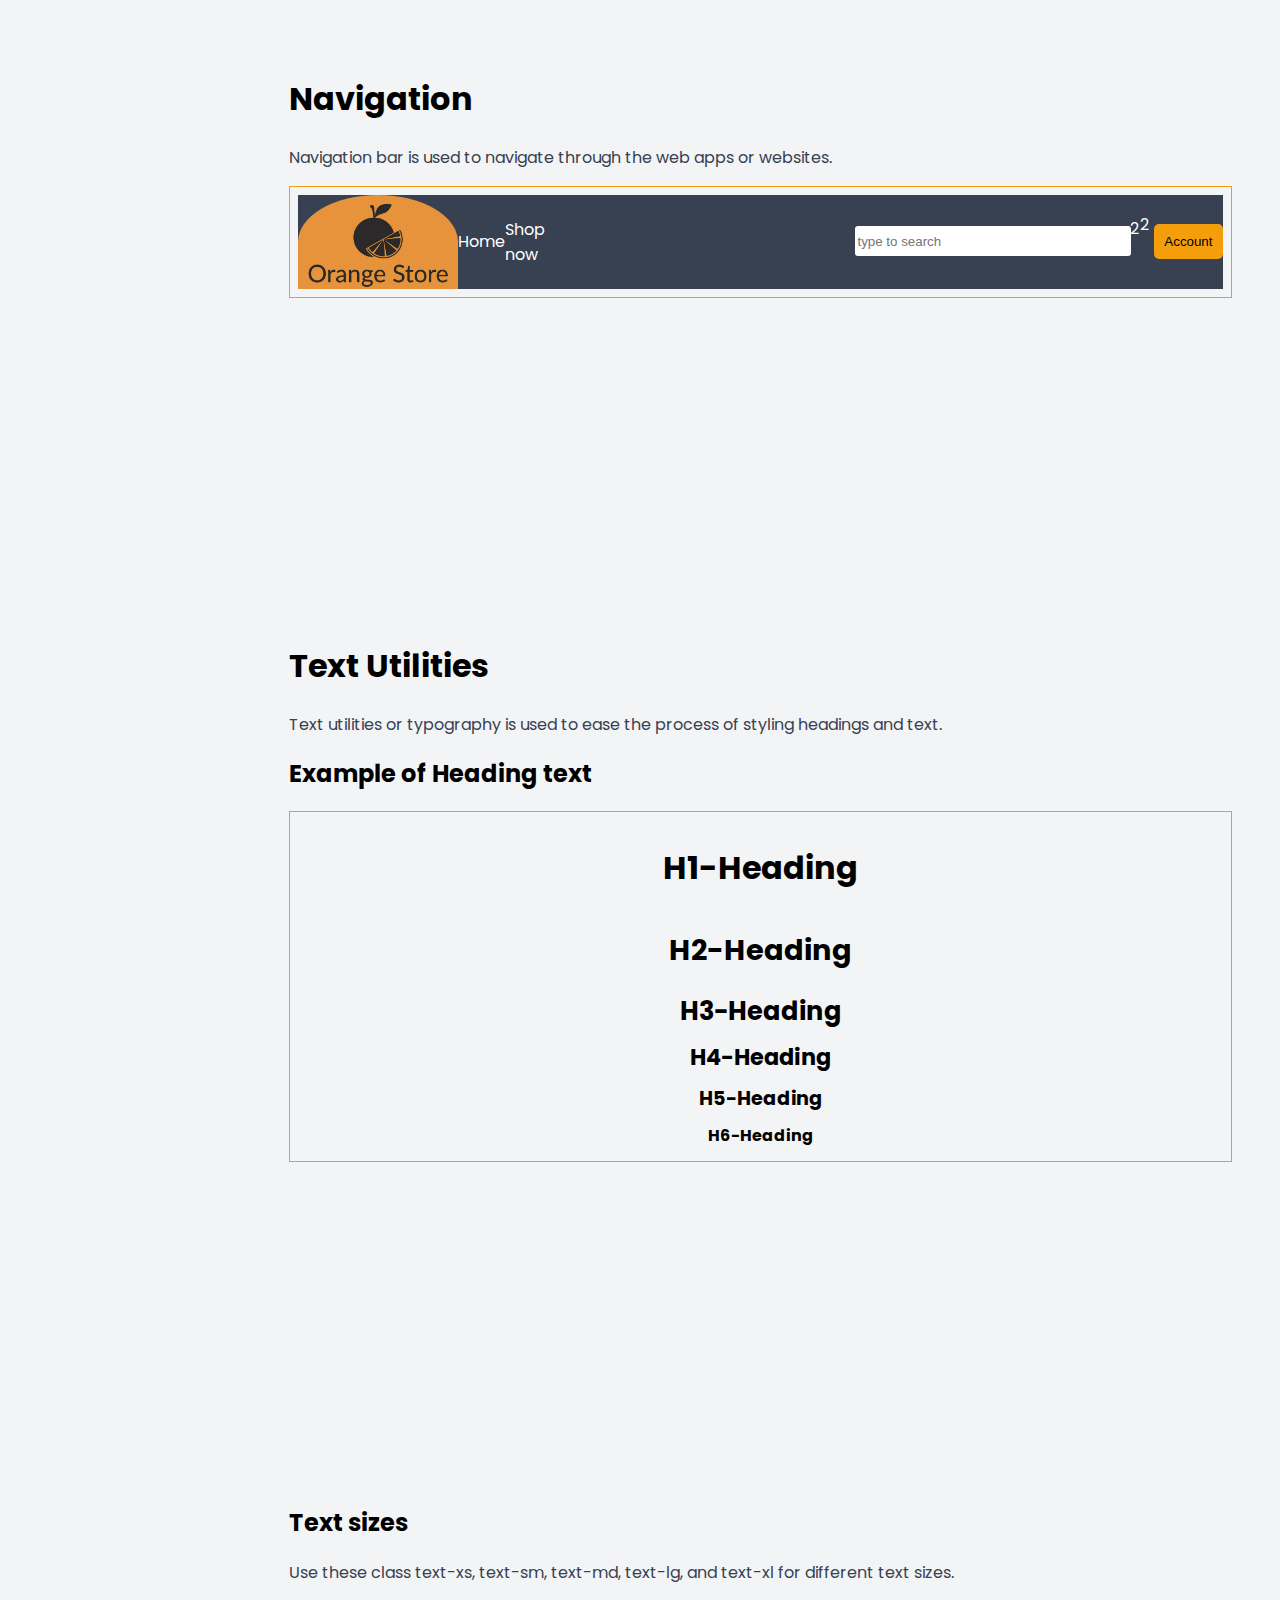
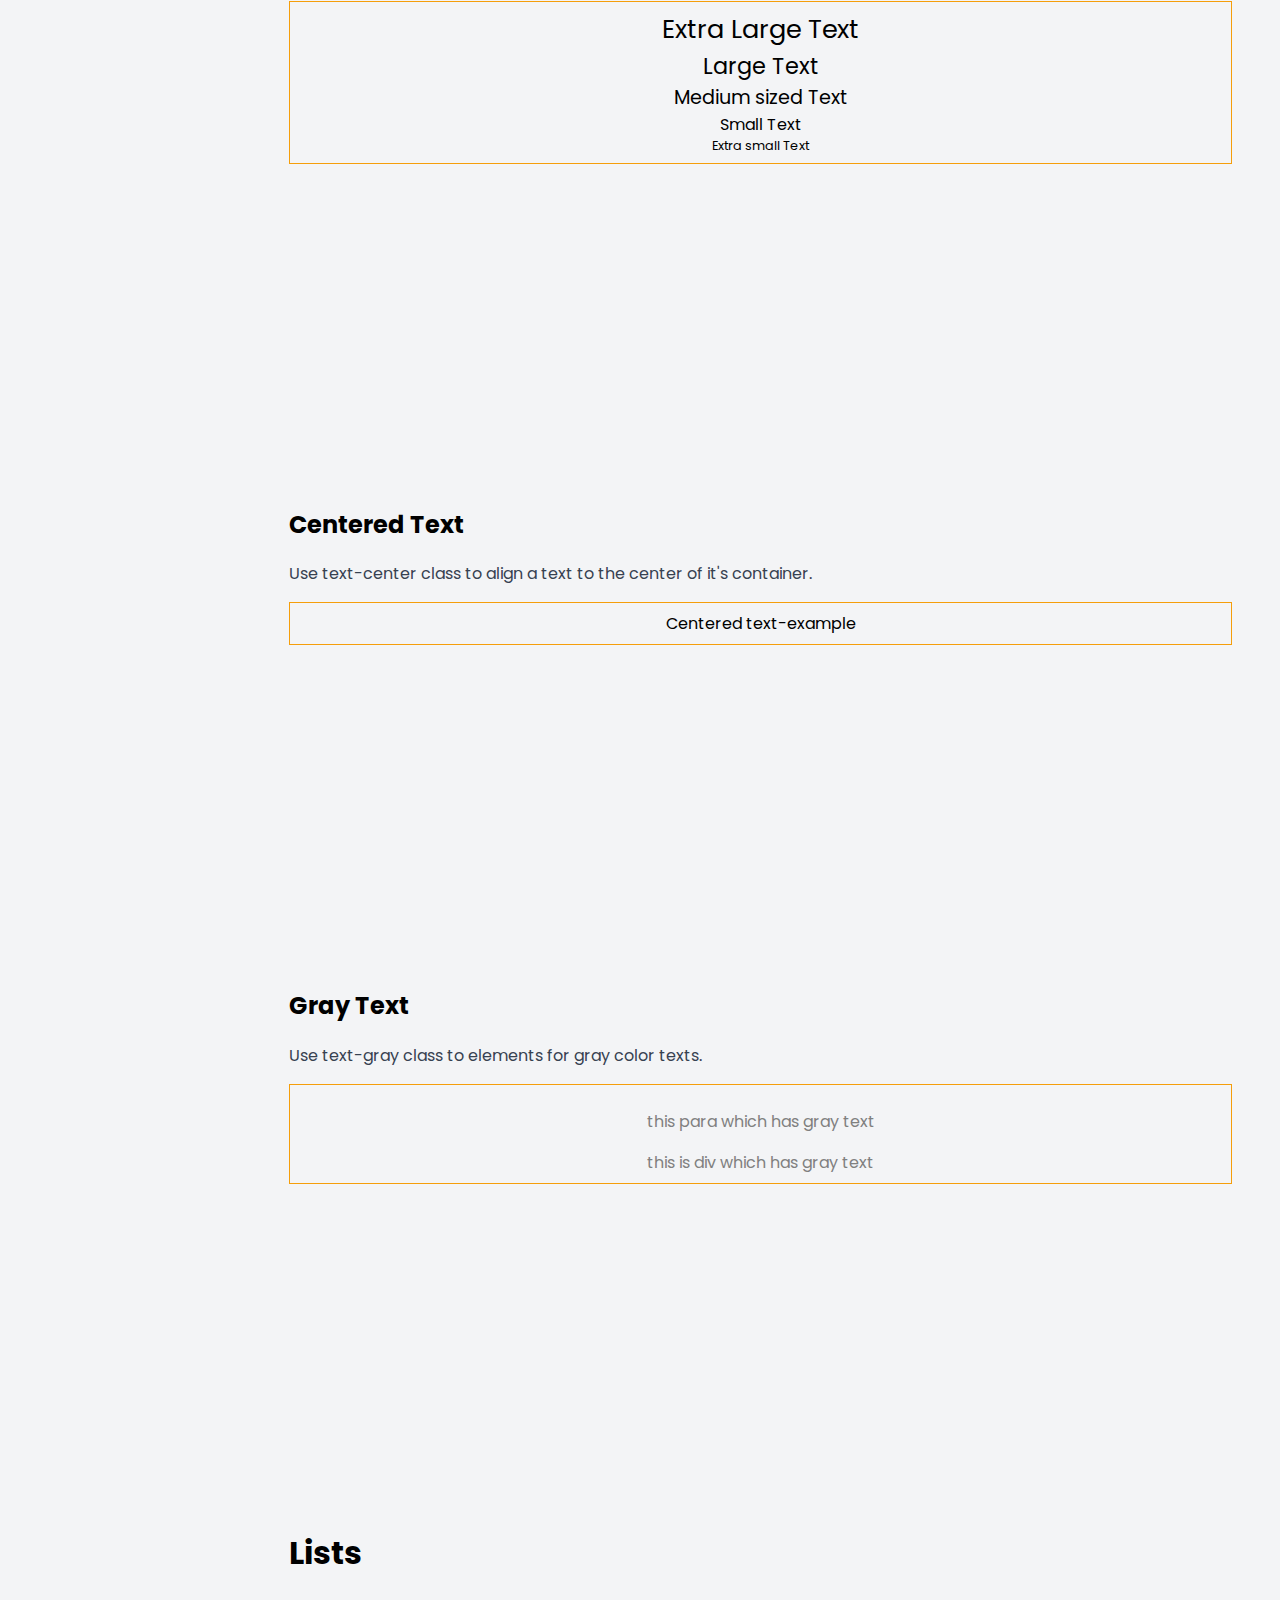
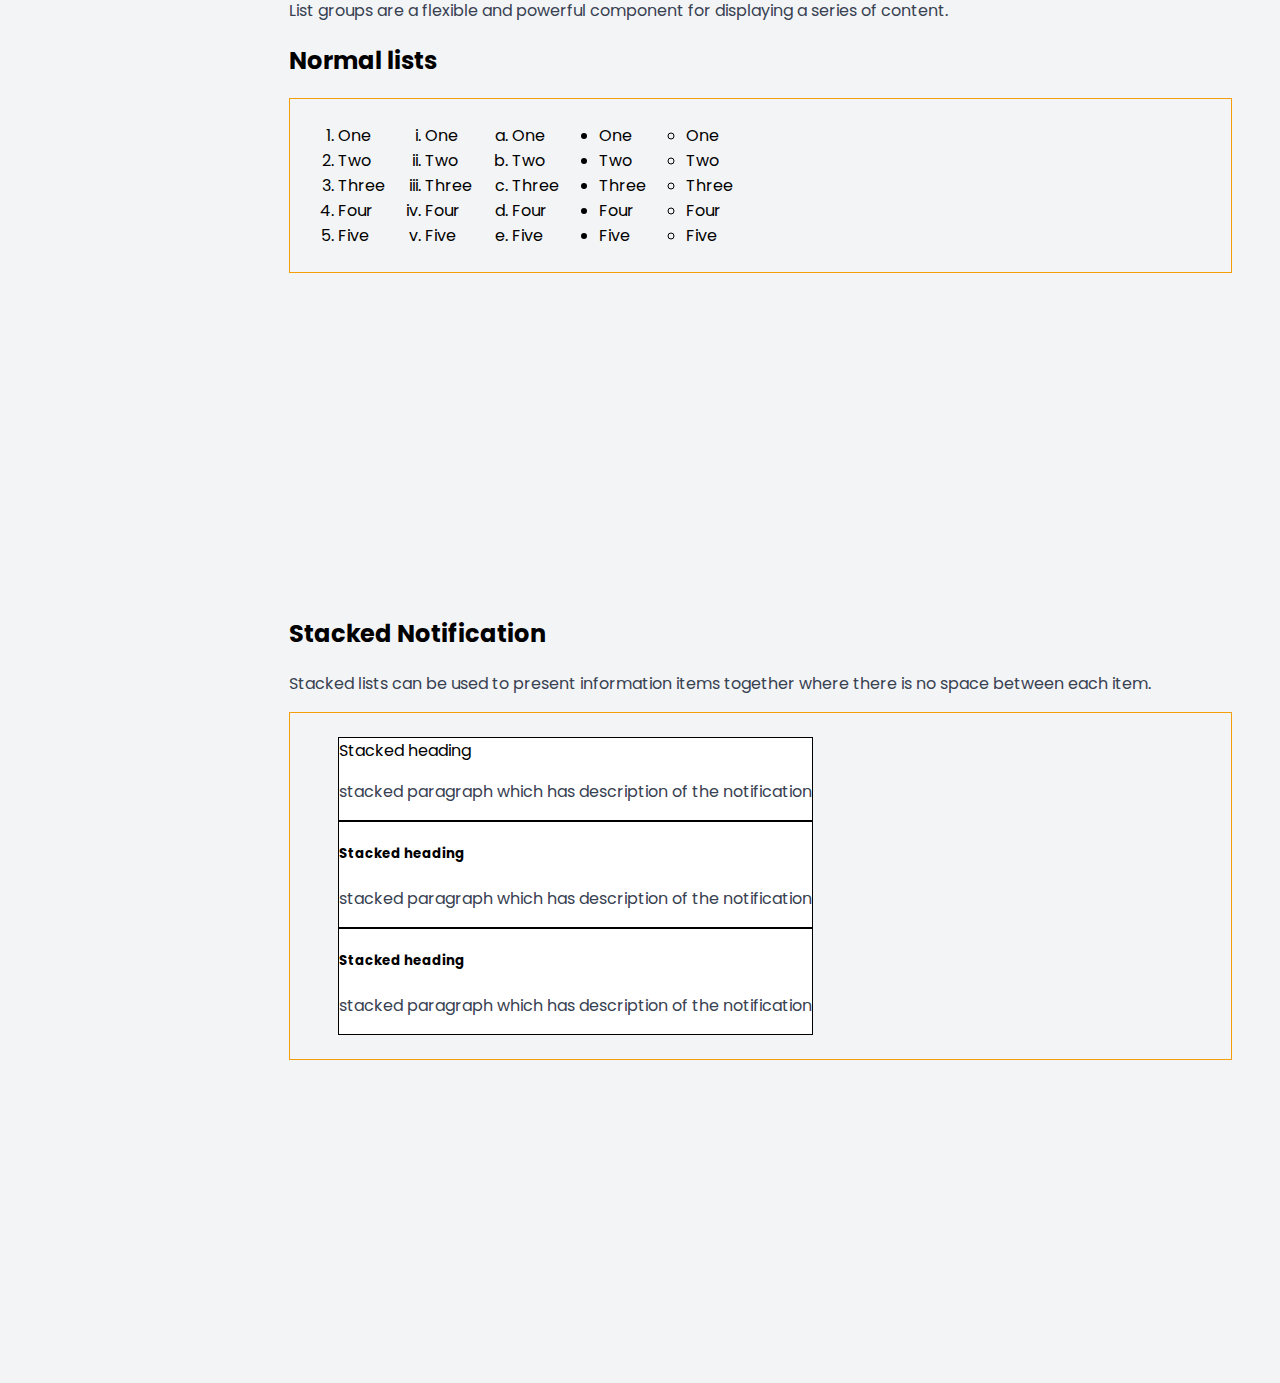
==== commit fca6f47b: "feat - added text utilities and lists component" ====
--- a/docs.html
+++ b/docs.html
@@ -36,6 +36,8 @@
                     <li class="list-item"><a href="#snackbar-content">Snackbar</a></li>
                     <li class="list-item"><a href="#modal-content">Modal</a></li>
                     <li class="list-item"><a href="#navigation-content">Navigation</a></li>
+                    <li class="list-item"><a href="#text-utilities-content">Text Utilities</a></li>
+                    <li class="list-item"><a href="#List-content">Lists</a></li>
                 </ul>
         </div>
         <!-- section content -->
@@ -456,9 +458,7 @@
                                 <i class="fa-solid fa-cart-shopping fa-lg"></i>
                              <span class="cart-badge ">2</span>
                              </div>
-                             <!-- <div> -->
                                 <button class="btn btn-primary">Account</button>
-                             <!-- </div> -->
                          </div>
                     </div>
                 </div>
@@ -470,7 +470,153 @@
                     </iframe>
                 </div>
             </div>
+            <div id="text-utilities-content">
+                <h1>Text Utilities</h1>
+                <p>Text utilities or typography is used to ease the process of
+                    styling headings and text.</p>
+                <h2>Example of Heading text</h2>
+                <div class="heading-output">
+                        <div class="h1-text">H1-Heading</div>
+                        <div class="h2-text">H2-Heading</div>
+                        <div class="h3-text">H3-Heading</div>
+                        <div class="h4-text">H4-Heading</div>
+                        <div class="h5-text">H5-Heading</div>
+                        <div class="h6-text">H6-Heading</div>  
+                </div>
+                <div class="heading-iframe">
+                    <iframe
+                    src="https://carbon.now.sh/embed/ON79GziMUHrNWWucyRL4"
+                    style="width: 900px; height: 300px; border:0; transform: scale(1); overflow:hidden;"
+                    sandbox="allow-scripts allow-same-origin">
+                    </iframe>
+                </div>
+                <h2>Text sizes</h2>
+                <p>Use these class text-xs, text-sm, text-md, text-lg, and text-xl for different text sizes.</p>
+                <div class="textSize-output">
+                    <span class="text-xl">Extra Large Text</span>
+                    <span class="text-lg">Large Text</span>
+                    <span class="text-md">Medium sized Text</span>
+                    <span class="text-sm">Small Text</span>
+                    <span class="text-xs">Extra small Text</span>
+                </div>
+                <div class="textSize-iframe">
+                    <iframe
+                    src="https://carbon.now.sh/embed/xtB05x5VJYIU8Obt7csU"
+                    style="width: 900px; height: 300px; border:0; transform: scale(1); overflow:hidden;"
+                    sandbox="allow-scripts allow-same-origin">
+                    </iframe>
+                </div>
+                <h2>Centered Text</h2>
+                <p>Use text-center class to align a text to the center of it's container.</p>
+                <div class="centeredText-output">
+                    <span class="text-center">Centered text-example</span>
+                </div>
+                <div class="centeredText-iframe">
+                    <iframe
+                    src="https://carbon.now.sh/embed/QmgJP05orgucIi9Twco1"
+                    style="width: 900px; height: 300px; border:0; transform: scale(1); overflow:hidden;"
+                    sandbox="allow-scripts allow-same-origin">
+                    </iframe>
+                </div>
+                <h2>Gray Text</h2>
+                <p>Use text-gray class to elements for gray color texts.</p>
+                <div class="textGray-output">
+                    <p class="h4 text-gray">this para which has gray text</p>
+                    <div class="text-gray">this is div which has gray text</div>
+                </div>
+                <div class="textGray-iframe">
+                    <iframe
+                    src="https://carbon.now.sh/embed/V95GQMxaeq7MGu92Wr98"
+                    style="width: 900px; height: 300px; border:0; transform: scale(1); overflow:hidden;"
+                    sandbox="allow-scripts allow-same-origin">
+                    </iframe>
+                </div>
+            </div>
+            <div id="List-content">
+                <h1>Lists</h1>
+                <p>List groups are a flexible and powerful component for displaying a series of content.</p>
+                <h2>Normal lists</h2>
+                <div class="normalList-output">
+                    <ol class="list-type-num">
+                        <li>One</li>
+                        <li>Two</li>
+                        <li>Three</li>
+                        <li>Four</li>
+                        <li>Five</li>
+                    </ol>
+                    <ol class="list-type-roman ">
+                        <li >One</li>
+                        <li>Two</li>
+                        <li>Three</li>
+                        <li>Four</li>
+                        <li>Five</li>
+                    </ol>
+                    <ol class="list-type-alpha">
+                        <li >One</li>
+                        <li>Two</li>
+                        <li>Three</li>
+                        <li>Four</li>
+                        <li>Five</li>
+                    </ol>
+                    <ul class="list-type-dot">
+                        <li >One</li>
+                        <li>Two</li>
+                        <li>Three</li>
+                        <li>Four</li>
+                        <li>Five</li>
+                    </ul>
+                    <ul class="list-type-circle">
+                        <li >One</li>
+                        <li>Two</li>
+                        <li>Three</li>
+                        <li>Four</li>
+                        <li>Five</li>
+                    </ul>
+                </div>
+                <div class="normalList-iframe">
+                    <iframe
+                    src="https://carbon.now.sh/embed/tjIaInP3YLqjJHOau4Mj"
+                    style="width: 900px; height: 300px; border:0; transform: scale(1); overflow:hidden;"
+                    sandbox="allow-scripts allow-same-origin">
+                    </iframe>
+                </div>
+                <h2>Stacked Notification</h2>
+                <p>Stacked lists can be used to present information 
+                items together where there is no space between each item.</p>
+                <div class="stackedList-output">
+                    <div>
+                        <ul class="hello">
+                            <li class="stack-list">
+                                <div>
+                                    <div>Stacked heading</div>
+                                    <p>stacked paragraph which has description of the notification</p>
+                                </div>
+                            </li>
+                            <li class="stack-list">
+                                <div>
+                                    <h5>Stacked heading</h5>
+                                    <p>stacked paragraph which has description of the notification</p>
+                                </div>
+                            </li>
+                            <li class="stack-list">
+                                <div>
+                                    <h5>Stacked heading</h5>
+                                    <p>stacked paragraph which has description of the notification</p>
+                                </div>
+                            </li>
+                        </ul>
+                    </div>
+                </div>
+                <div class="stackedList-iframe">
+                    <iframe
+                    src="https://carbon.now.sh/embed/yvTqfxi81j6cPD7M5XDf"
+                    style="width: 900px; height: 300px; border:0; transform: scale(1); overflow:hidden;"
+                    sandbox="allow-scripts allow-same-origin">
+                  </iframe>
+                </div>
+            </div>
         </div>
+
     </section>
     <script type="text/javascript" src="/Public/components/alert/script.js">
     </script>
@@ -478,6 +624,4 @@
     <script type="text/javascript" src="/Public/components/snackbar/snackbar.js"></script>
     <script type="text/javascript" src="/Public/components/modal/modal.js"></script>
 </body> 
-</html>
-
-
+</html>--- a/orange-ui.css
+++ b/orange-ui.css
@@ -9,7 +9,8 @@
 @import url(/Public/components/modal/modal.css);
 @import url(/Public/components/navigation/navigation.css);
 @import url(/Public/components/snackbar/snackbar.css);
-<script src="https://kit.fontawesome.com/d3defd3e70.js" crossorigin="anonymous"></script>
+@import url(/Public/components/text-utilities/text-utilities.css);
+@import url(/Public/components/Lists/Lists.css);
 
 
 
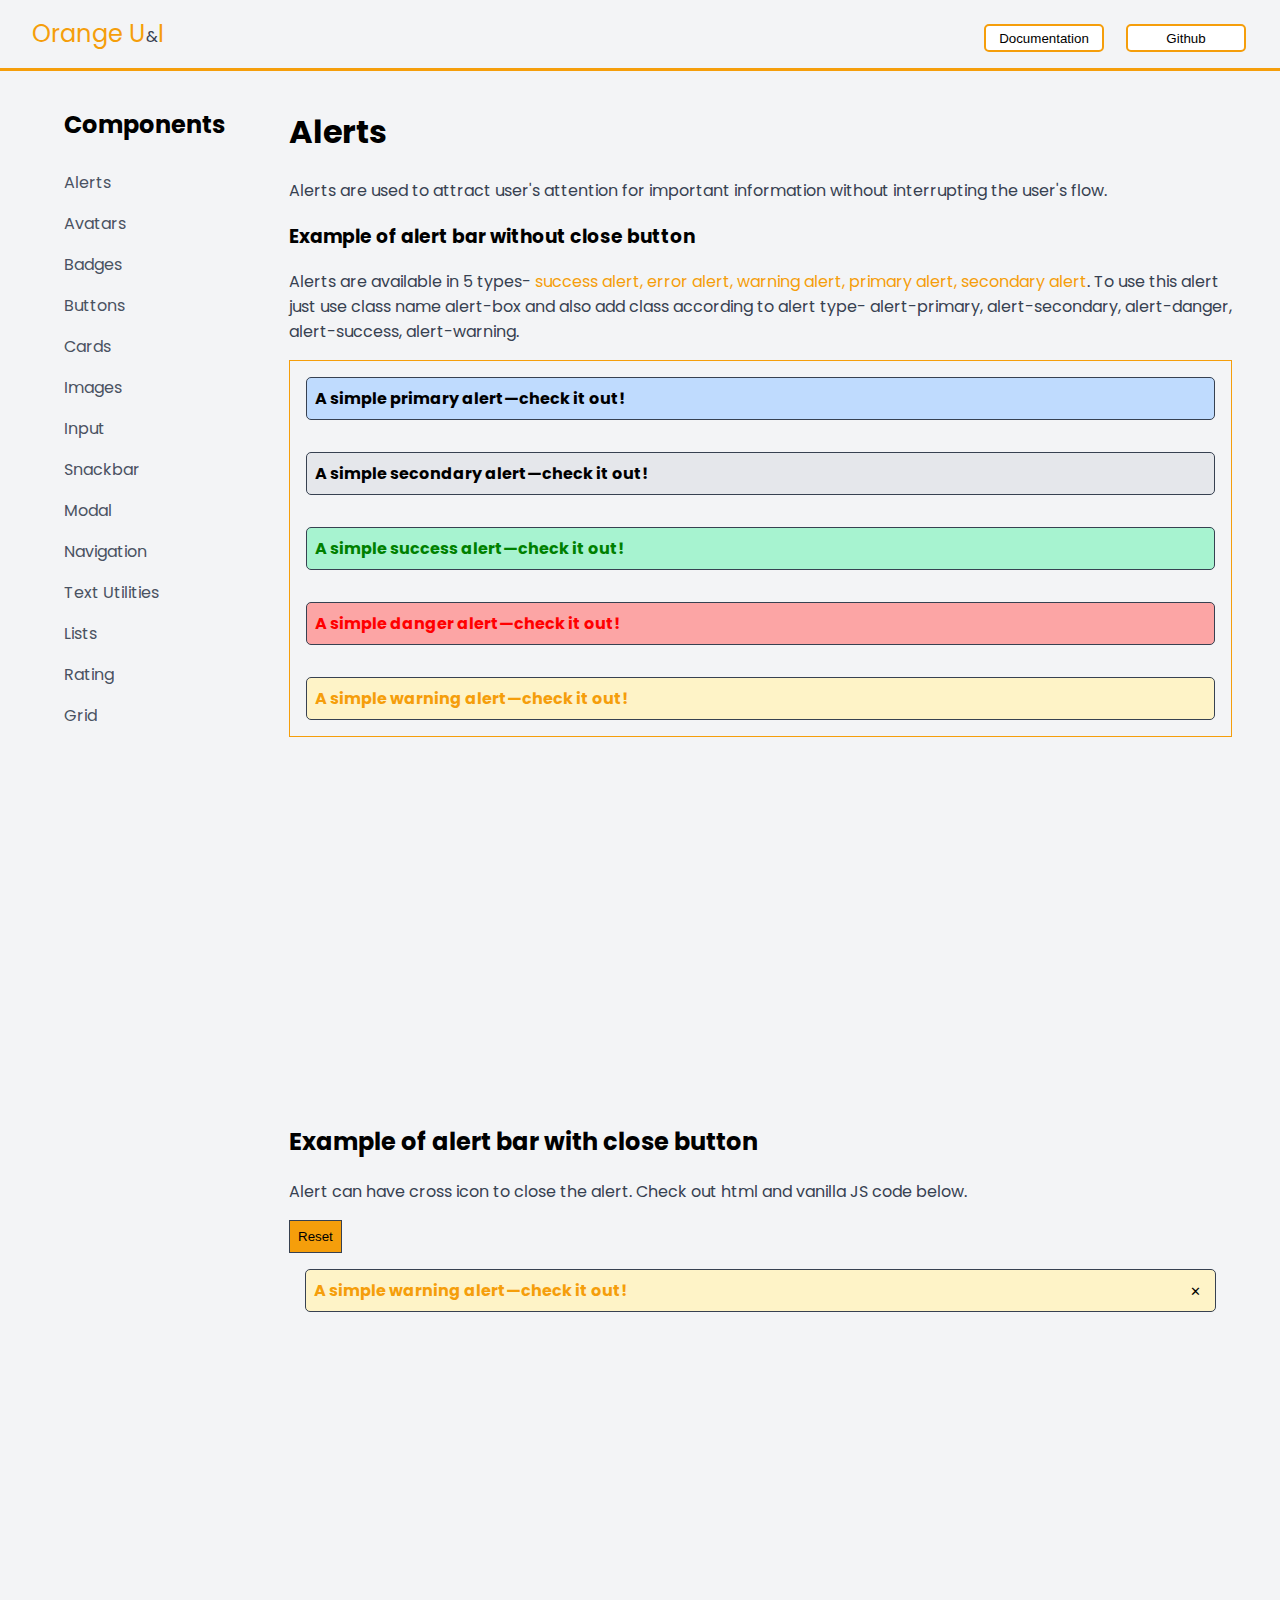
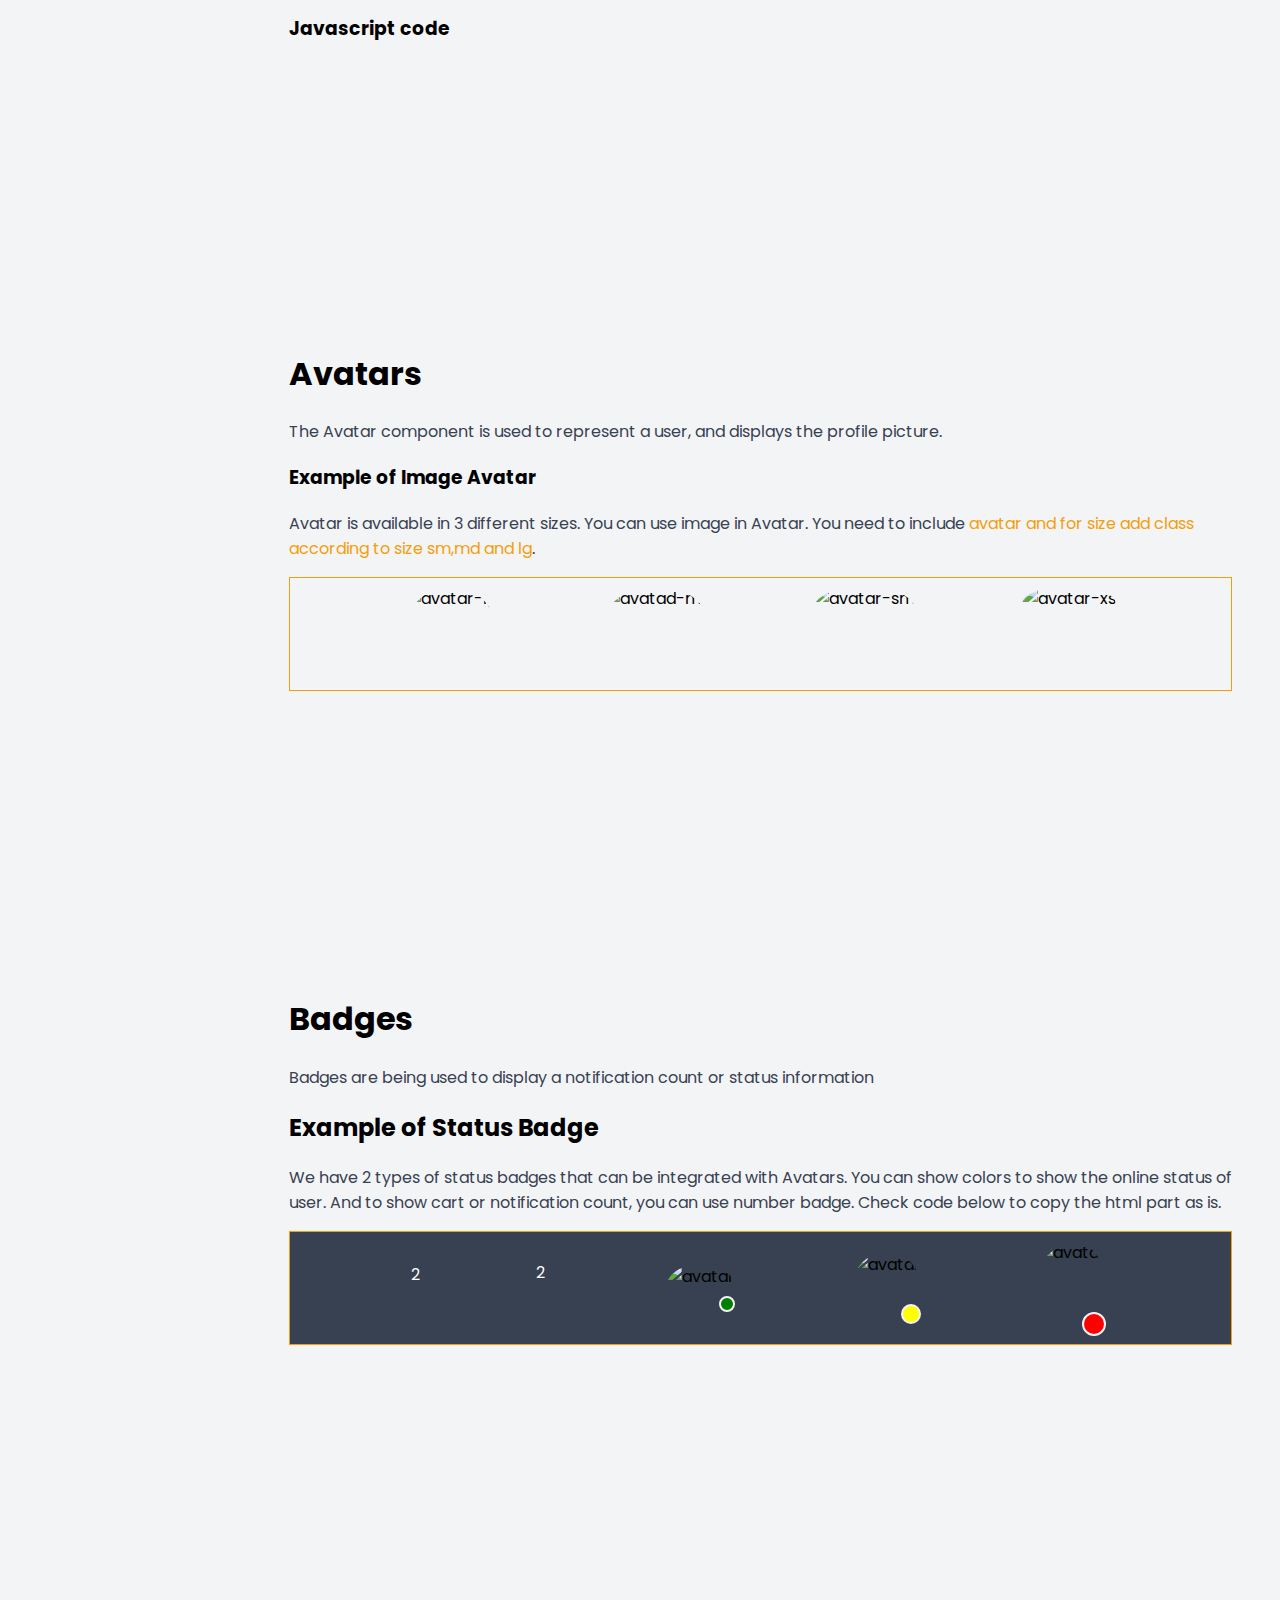
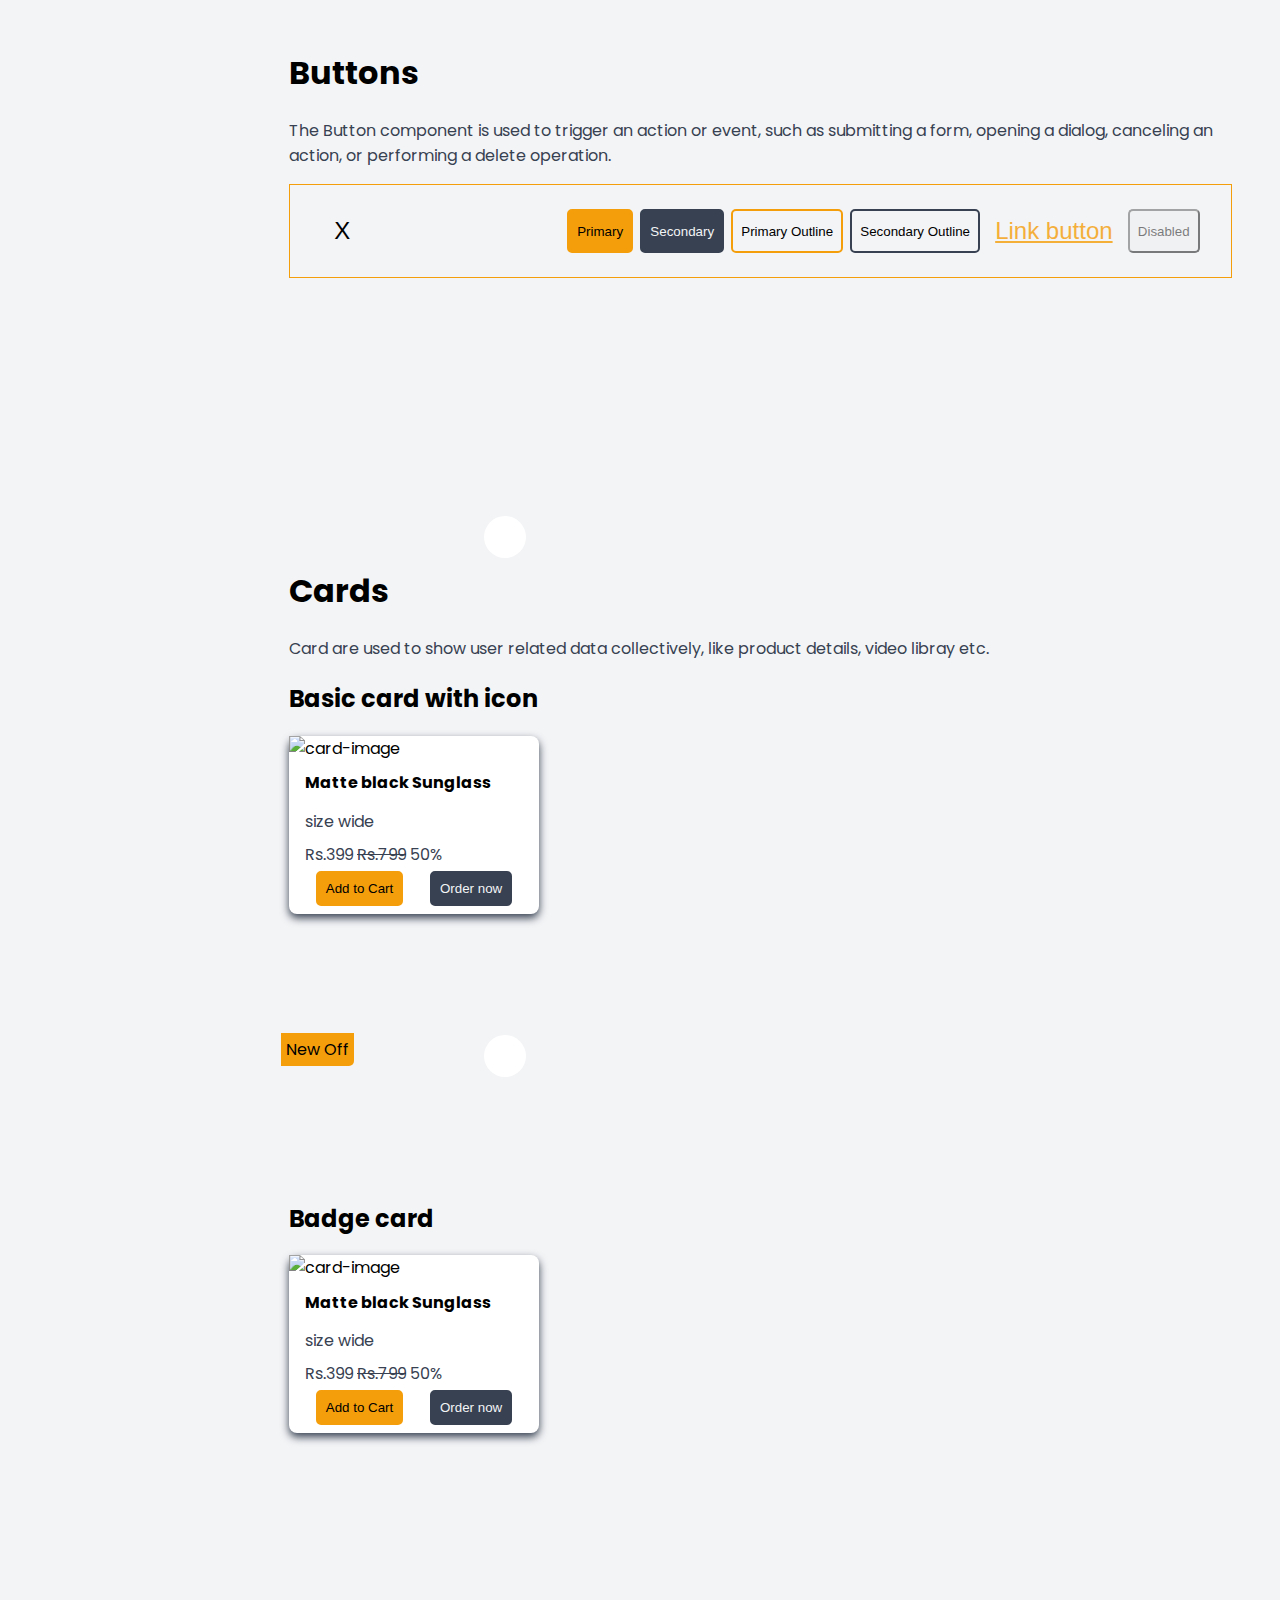
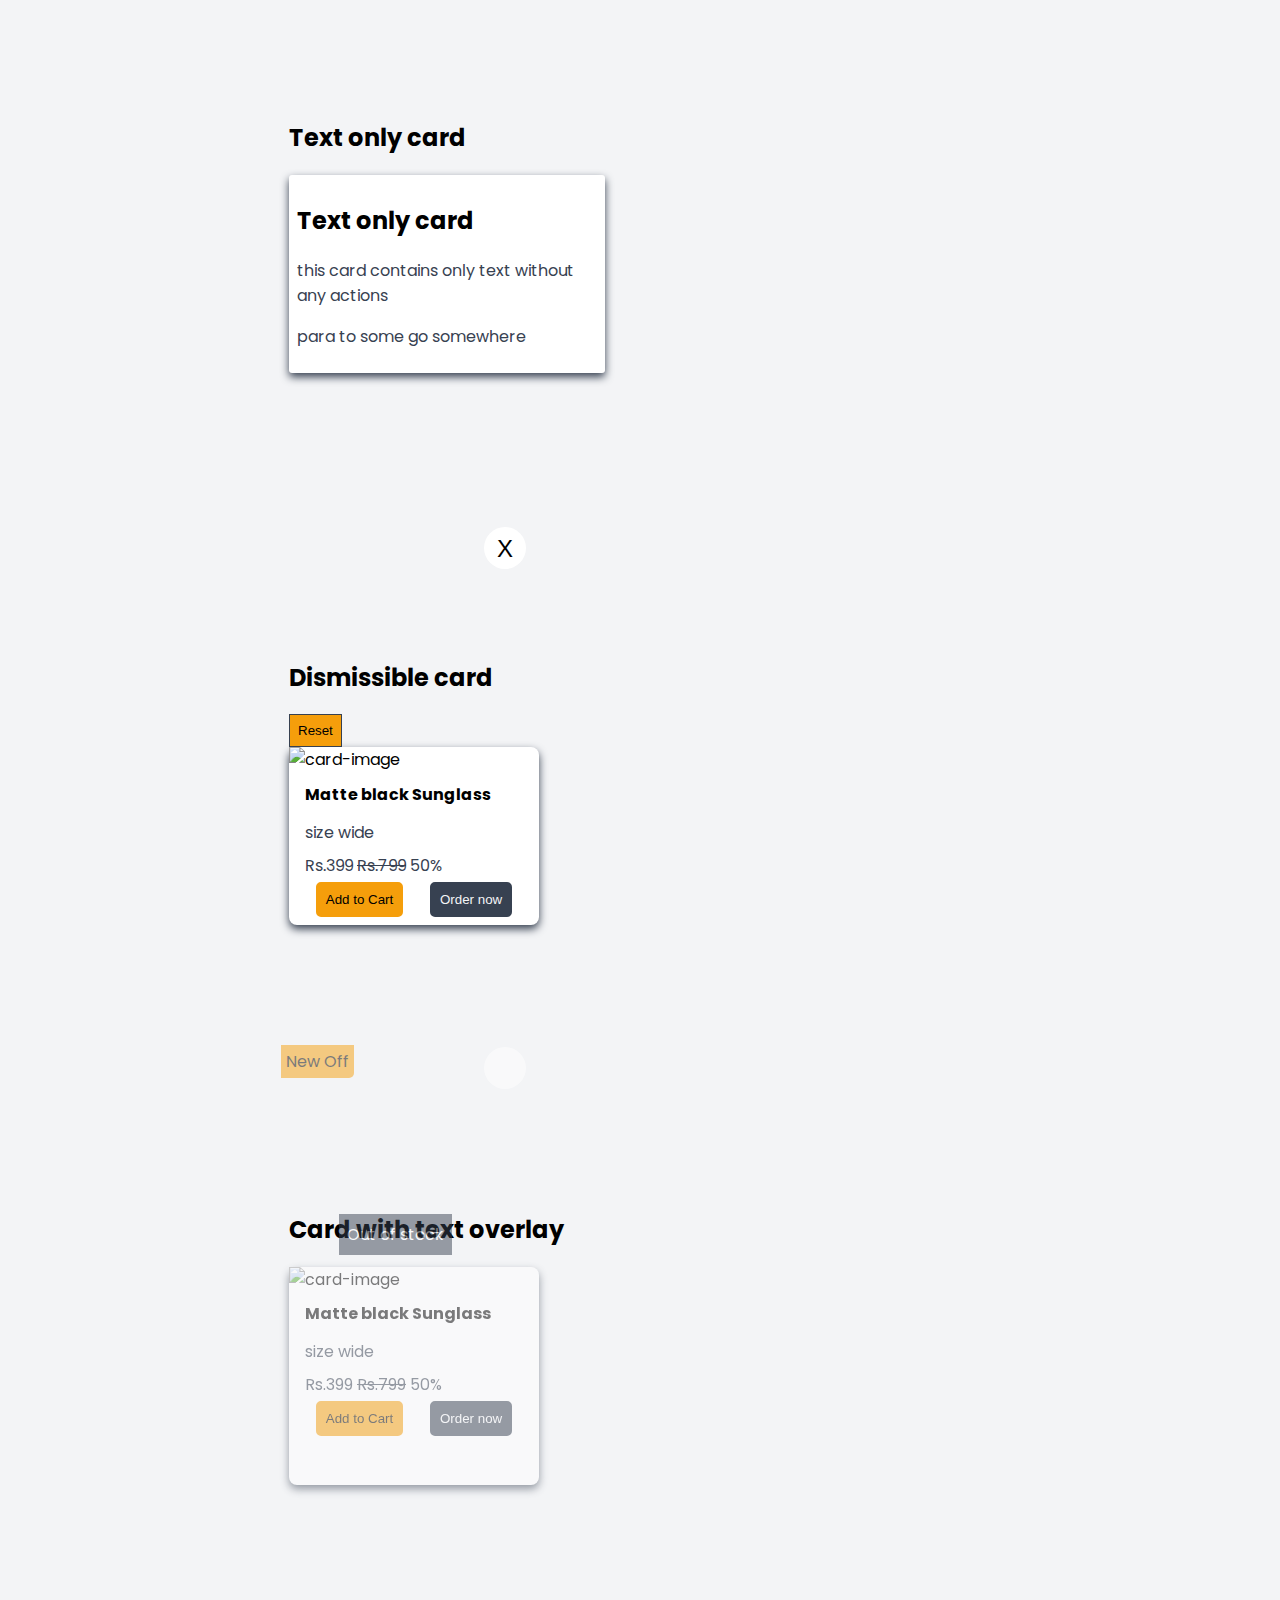
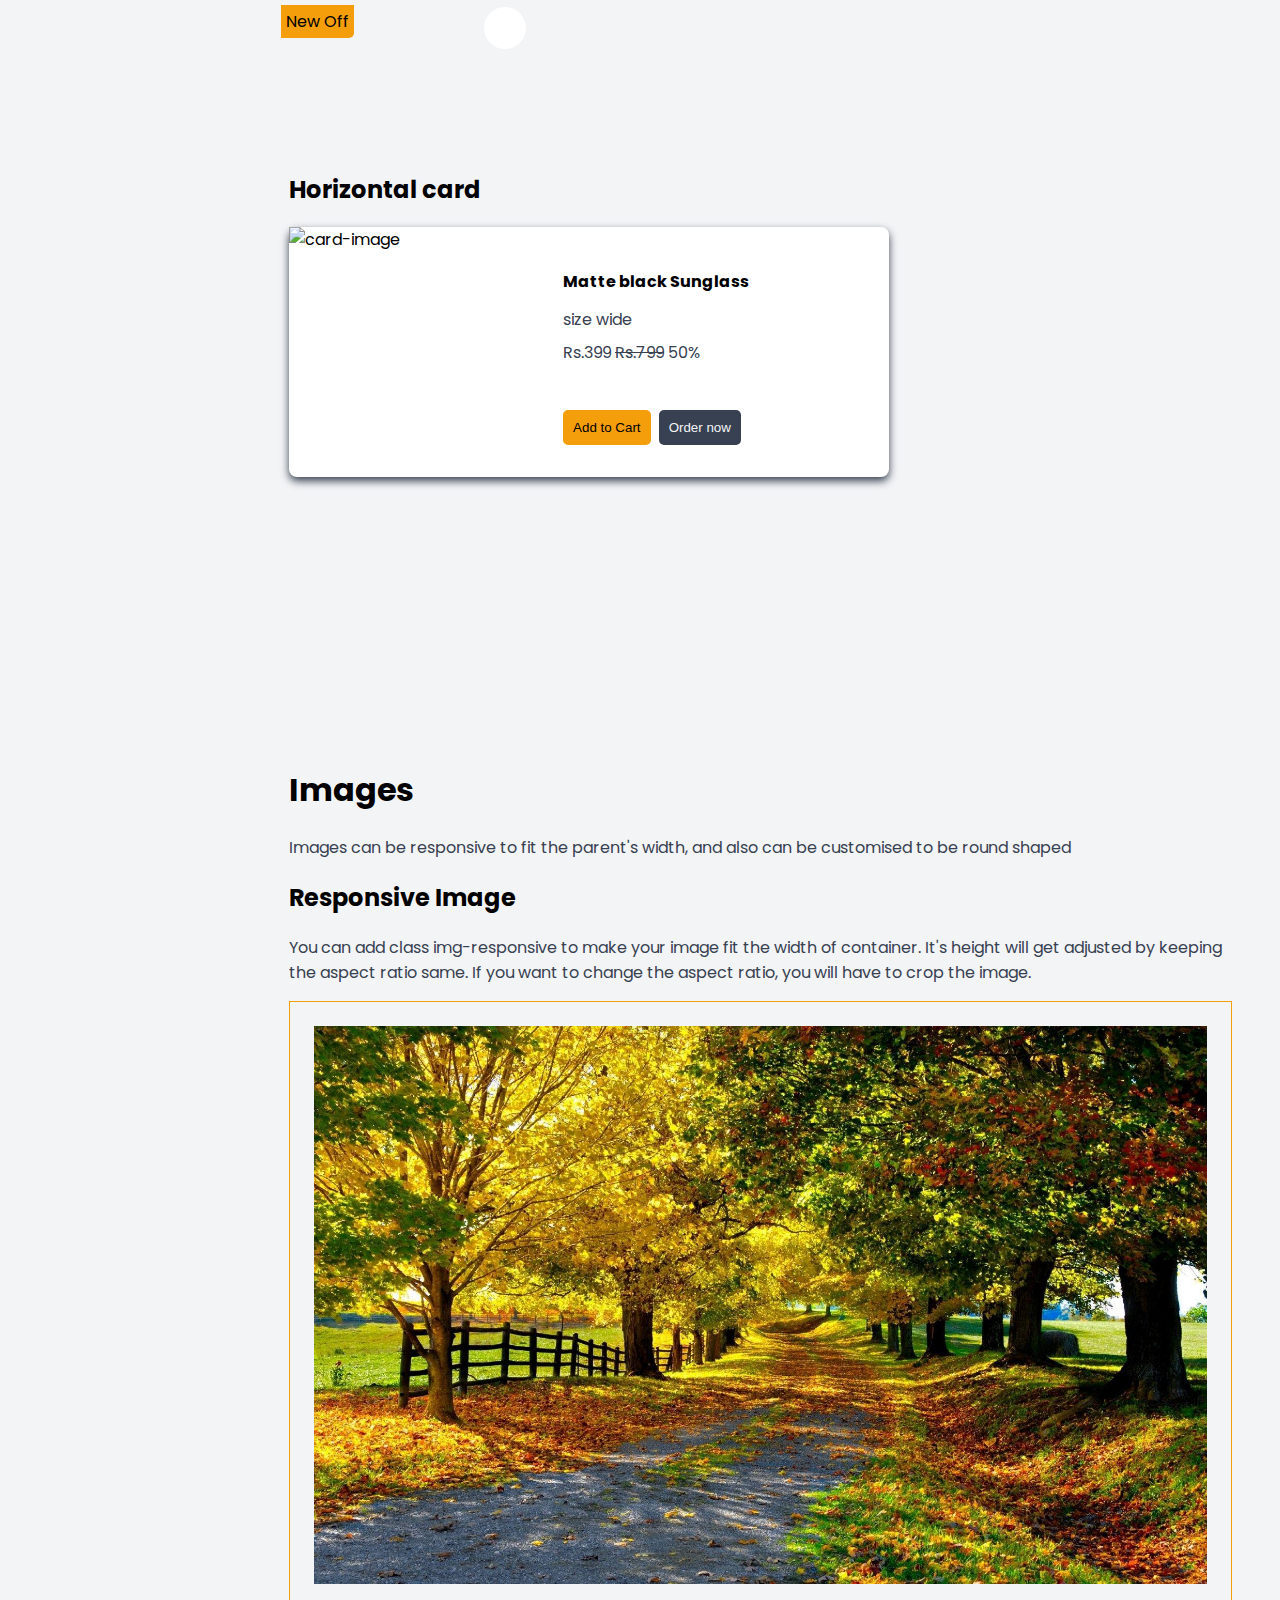
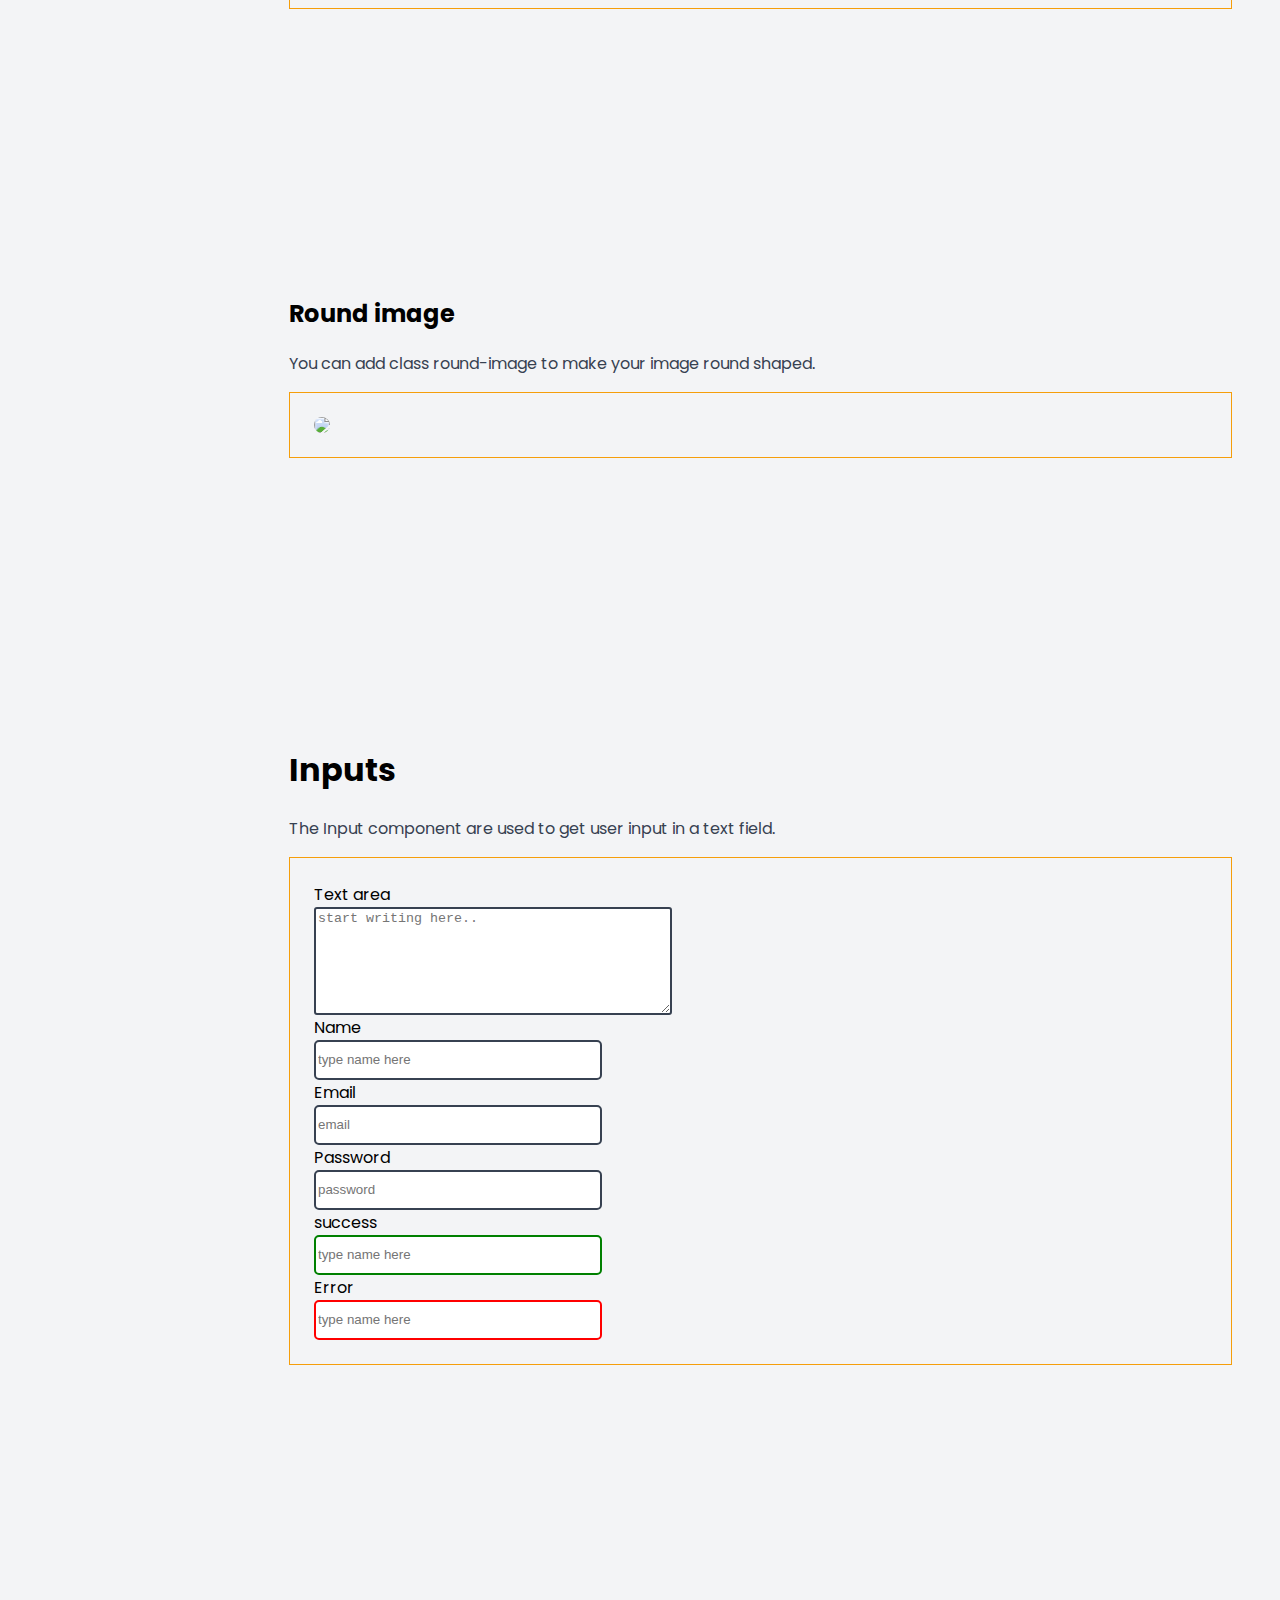
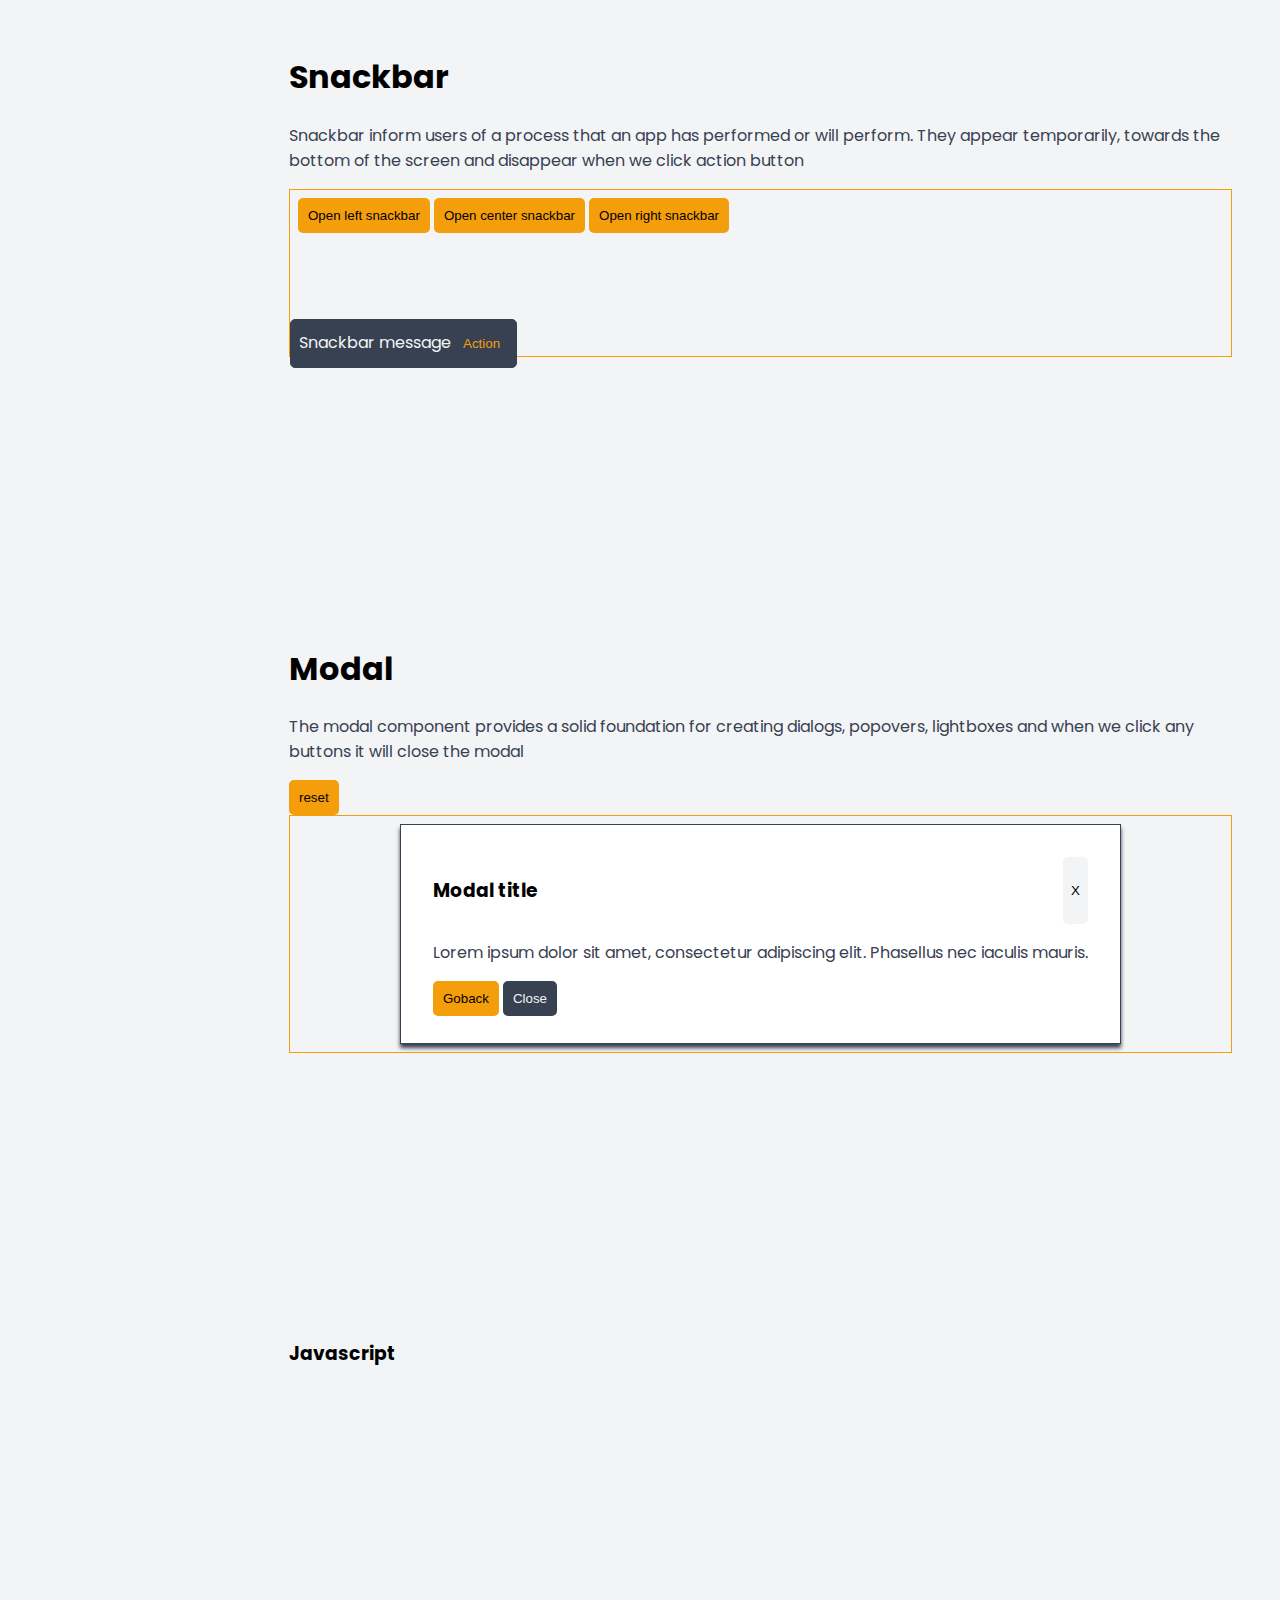
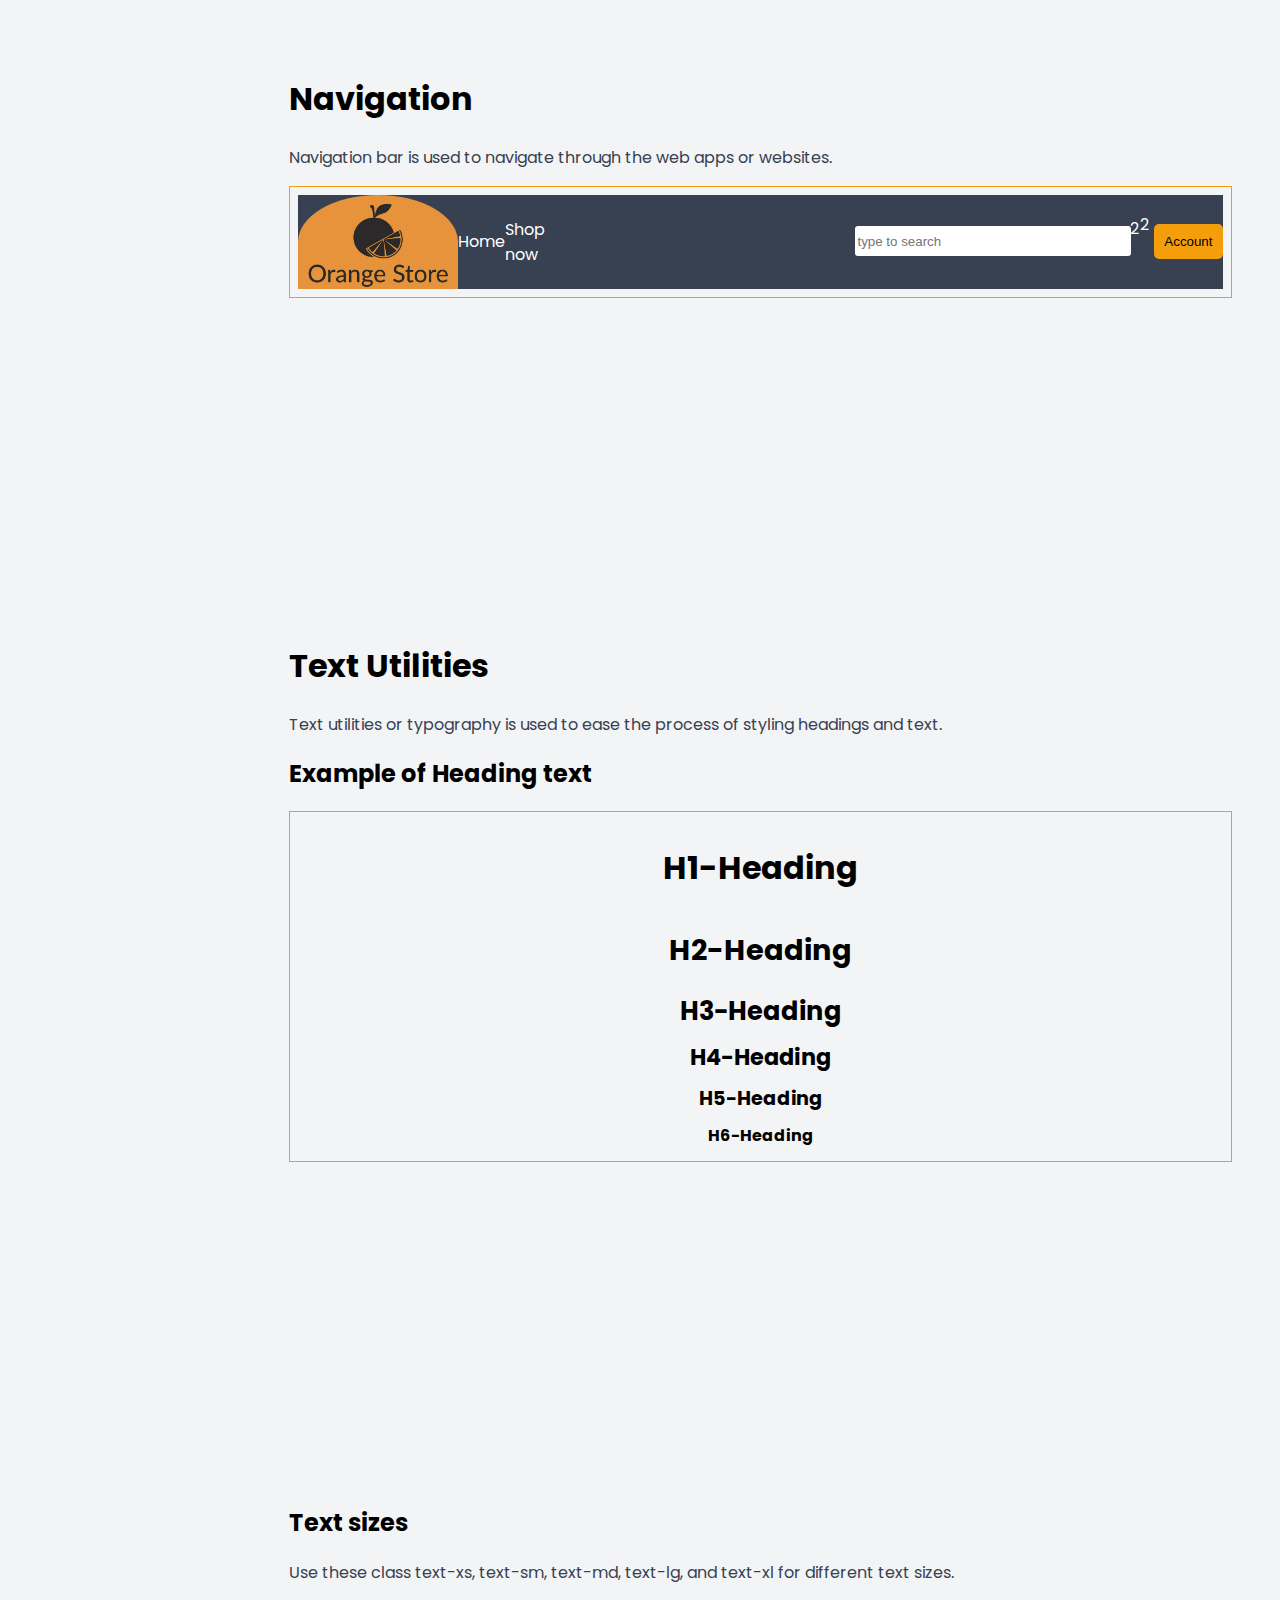
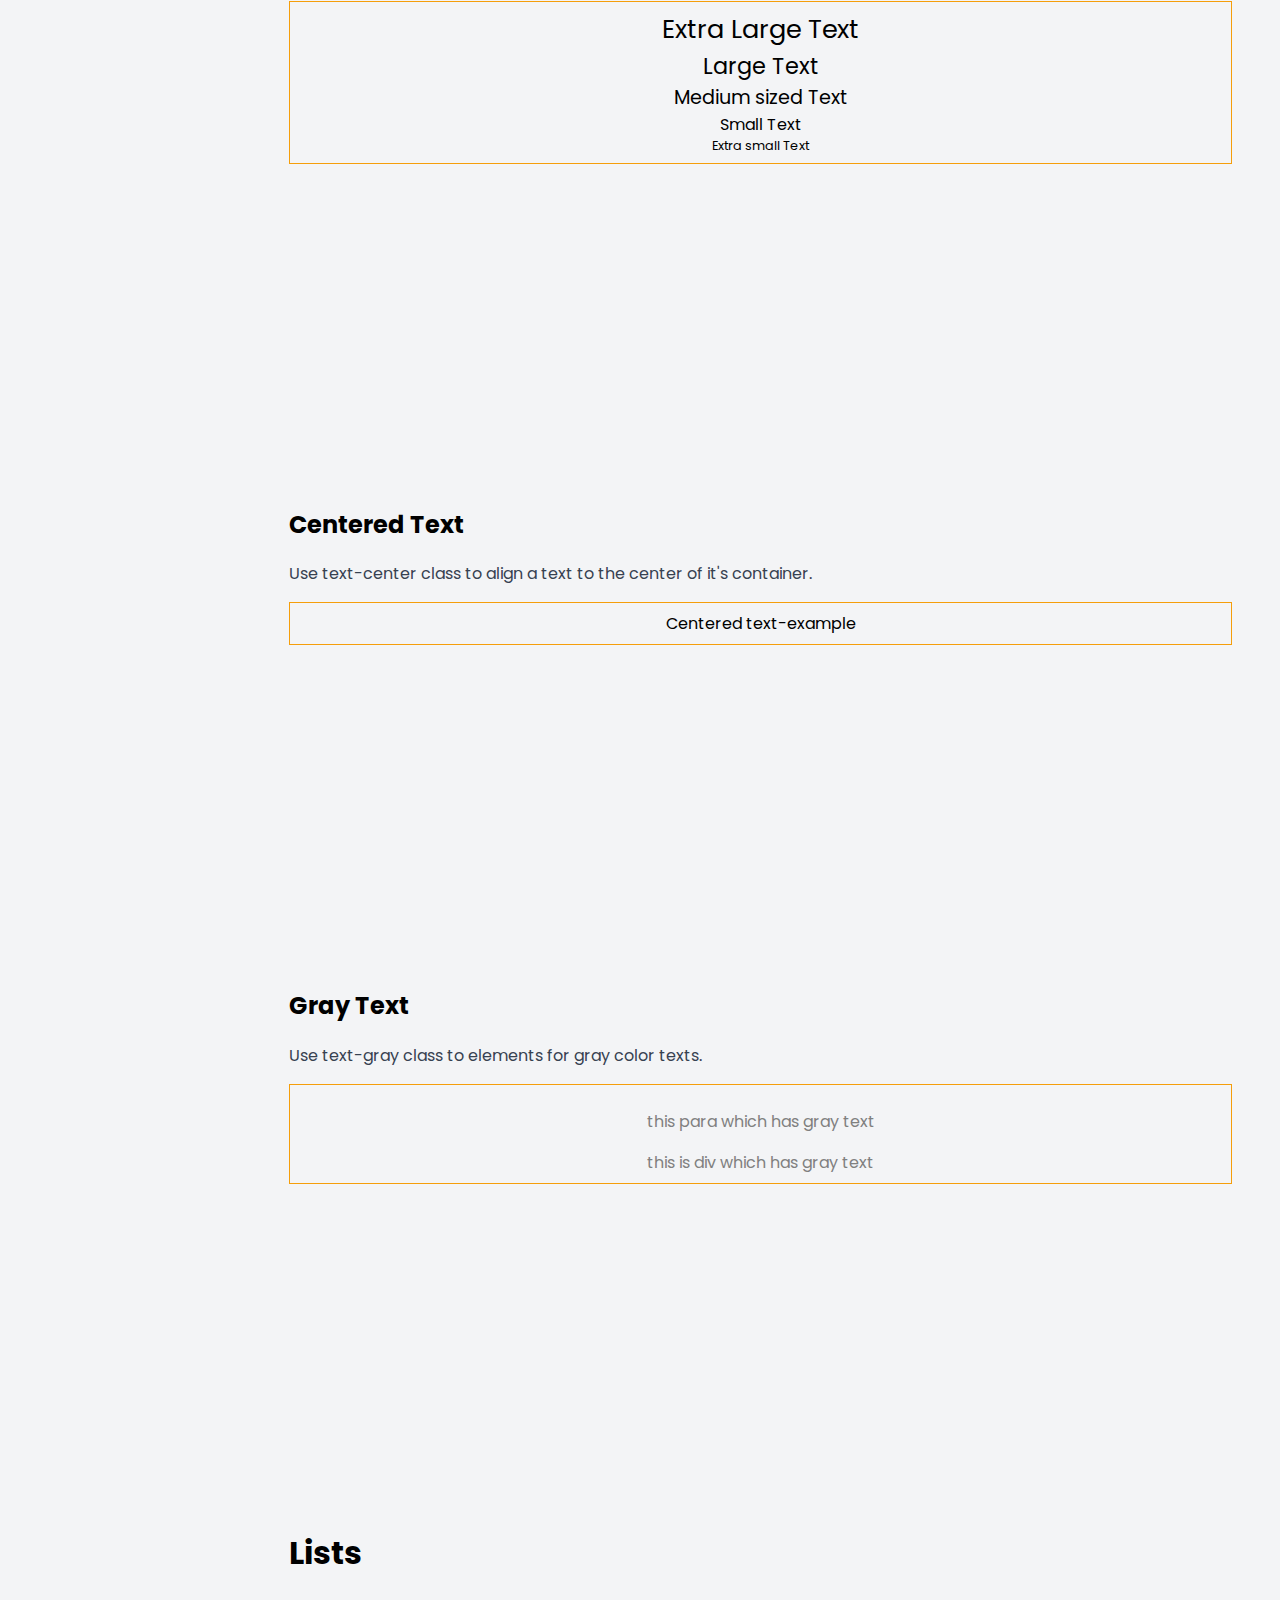
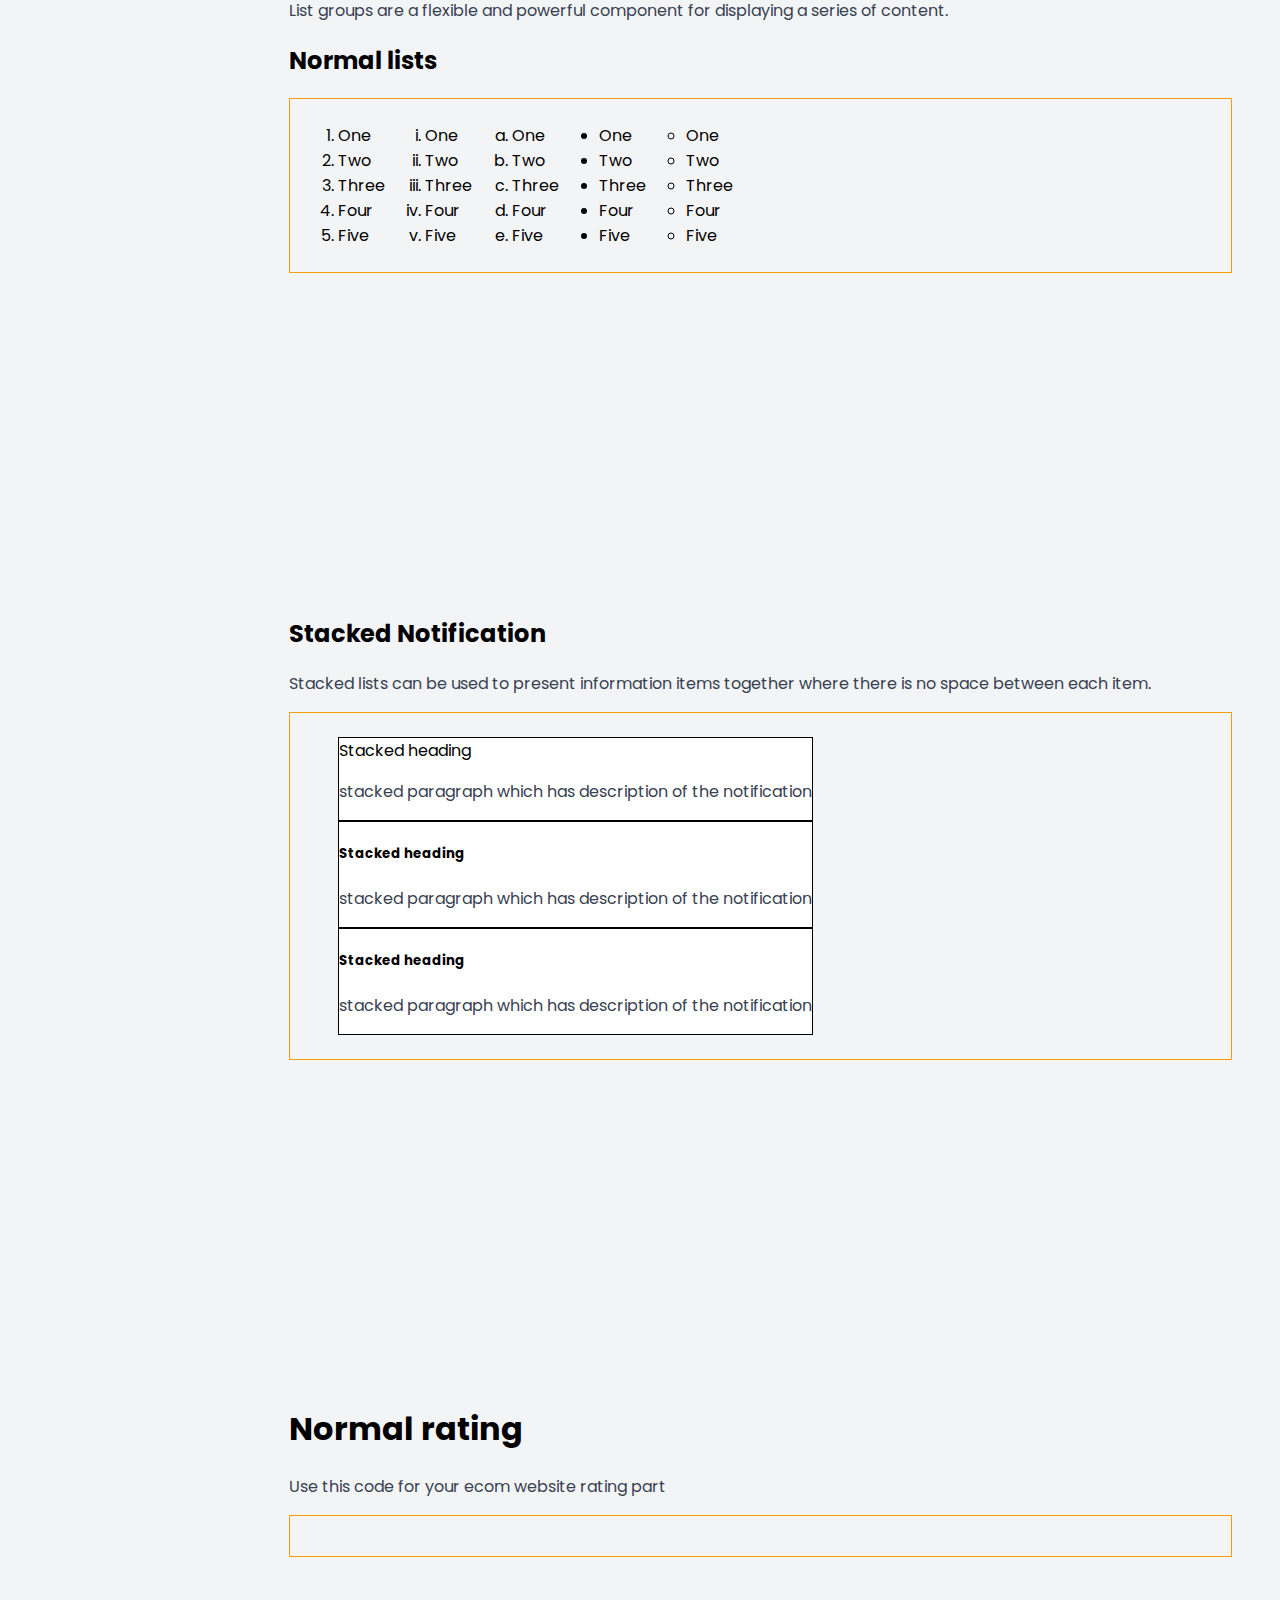
==== commit 5840814d: "feat- added rating and grid components" ====
--- a/docs.html
+++ b/docs.html
@@ -38,6 +38,8 @@
                     <li class="list-item"><a href="#navigation-content">Navigation</a></li>
                     <li class="list-item"><a href="#text-utilities-content">Text Utilities</a></li>
                     <li class="list-item"><a href="#List-content">Lists</a></li>
+                    <li class="list-item"><a href="#rating-content">Rating</a></li>
+                    <li class="list-item"><a href="#grid-content">Grid</a></li>
                 </ul>
         </div>
         <!-- section content -->
@@ -575,7 +577,7 @@
                 </div>
                 <div class="normalList-iframe">
                     <iframe
-                    src="https://carbon.now.sh/embed/tjIaInP3YLqjJHOau4Mj"
+                    src="https://carbon.now.sh/embed/Rf56otezNhqNPO8hQezx"
                     style="width: 900px; height: 300px; border:0; transform: scale(1); overflow:hidden;"
                     sandbox="allow-scripts allow-same-origin">
                     </iframe>
@@ -614,6 +616,81 @@
                     sandbox="allow-scripts allow-same-origin">
                   </iframe>
                 </div>
+                <div id="rating-content">
+                    <h1>Normal rating</h1>
+                    <p>Use this code for your ecom website rating part</p>
+                    <div class="rating-output">
+                            <div class="stars-container">
+                                <input type="checkbox" id="star-1" checked disabled />
+                                <label for="star-1" class="fas fa-star"></label>
+                                <input type="checkbox" id="star-2" checked disabled />
+                                <label for="star-2" class="fas fa-star"></label>
+                                <input type="checkbox" id="star-3" checked disabled />
+                                <label for="star-3" class="fas fa-star"></label>
+                                <input type="checkbox" id="star-4" checked disabled />
+                                <label for="star-4" class="fas fa-star"></label>
+                                <input type="checkbox" id="star-5" disabled />
+                                <label for="star-5" class="fas fa-star"></label>
+                            </div>
+                    </div>
+                    <div class="rating-iframe">
+                        <iframe
+                        src="https://carbon.now.sh/embed/Nyn5WJSLV4sjtSgZBibV"
+                        style="width: 900px; height: 300px; border:0; transform: scale(1); overflow:hidden;"
+                        sandbox="allow-scripts allow-same-origin">
+                        </iframe>
+                    </div>
+                </div>
+                <div id="grid-content">
+                    <h1>Grid</h1>
+                    <p>Grids are used to display content in columns on a website. 
+                        They make the site look cleaner and more responsive And it is easy to use.</p>
+                    <h2>Grid with 2 columns</h2>
+                    <div class="grid-col-2">
+                        <div class="grid-card">
+                            <img src="https://i.pravatar.cc/150?img=11" alt="gridImg">
+                            <div>title</div>
+                            <p>short description</p>
+                        </div>
+                        <div class="grid-card">
+                            <img src="https://i.pravatar.cc/150?img=11" alt="gridImg">
+                            <div>title</div>
+                            <p>short description</p>
+                        </div>
+                    </div>
+                    <div class="grid-iframe-1">
+                        <iframe
+                        src="https://carbon.now.sh/embed/OUtRmCJHhRpu5zv0xo3O"
+                        style="width: 900px; height: 300px; border:0; transform: scale(1); overflow:hidden;"
+                        sandbox="allow-scripts allow-same-origin">
+                        </iframe>
+                    </div>
+                    <h2>Grid with 3 columns</h2>
+                    <div class="grid-col-3">
+                        <div class="grid-card">
+                            <img src="https://i.pravatar.cc/150?img=11" alt="gridImg">
+                            <div>title</div>
+                            <p>short description</p>
+                        </div>
+                        <div class="grid-card">
+                            <img src="https://i.pravatar.cc/150?img=11" alt="gridImg">
+                            <div>title</div>
+                            <p>short description</p>
+                        </div>
+                        <div class="grid-card">
+                            <img src="https://i.pravatar.cc/150?img=11" alt="gridImg">
+                            <div>title</div>
+                            <p>short description</p>
+                        </div>
+                    </div>
+                    <div class="grid-iframe-2">
+                        <iframe
+                        src="https://carbon.now.sh/embed/WSOVnrALXX9Vjop7Pmcv"
+                        style="width: 900px; height: 900px; border:0; transform: scale(1); overflow:hidden;"
+                        sandbox="allow-scripts allow-same-origin">
+                        </iframe>
+                    </div>
+                </div>
             </div>
         </div>
 
--- a/orange-ui.css
+++ b/orange-ui.css
@@ -11,6 +11,8 @@
 @import url(/Public/components/snackbar/snackbar.css);
 @import url(/Public/components/text-utilities/text-utilities.css);
 @import url(/Public/components/Lists/Lists.css);
+@import url(/Public/components/Grid/grid.css);
+@import url(/Public/components/rating/rating.css);
 
 
 
